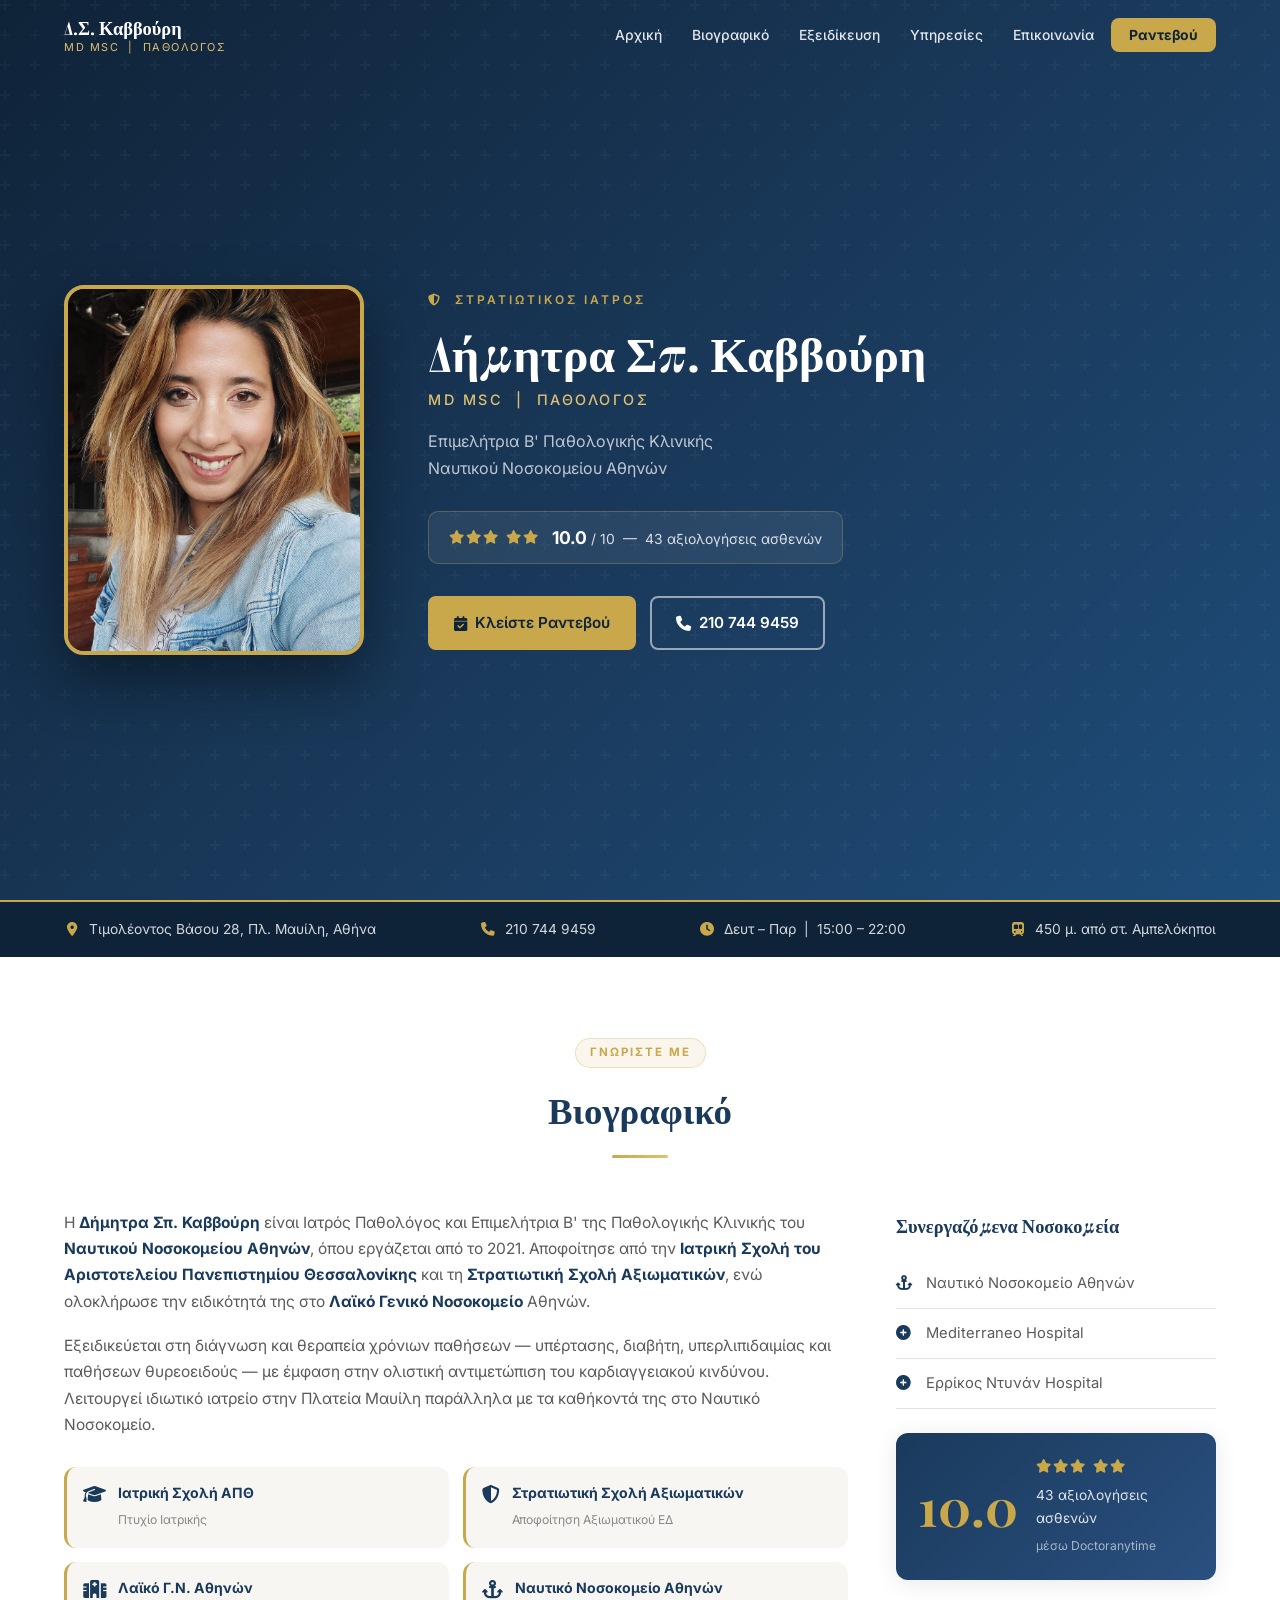
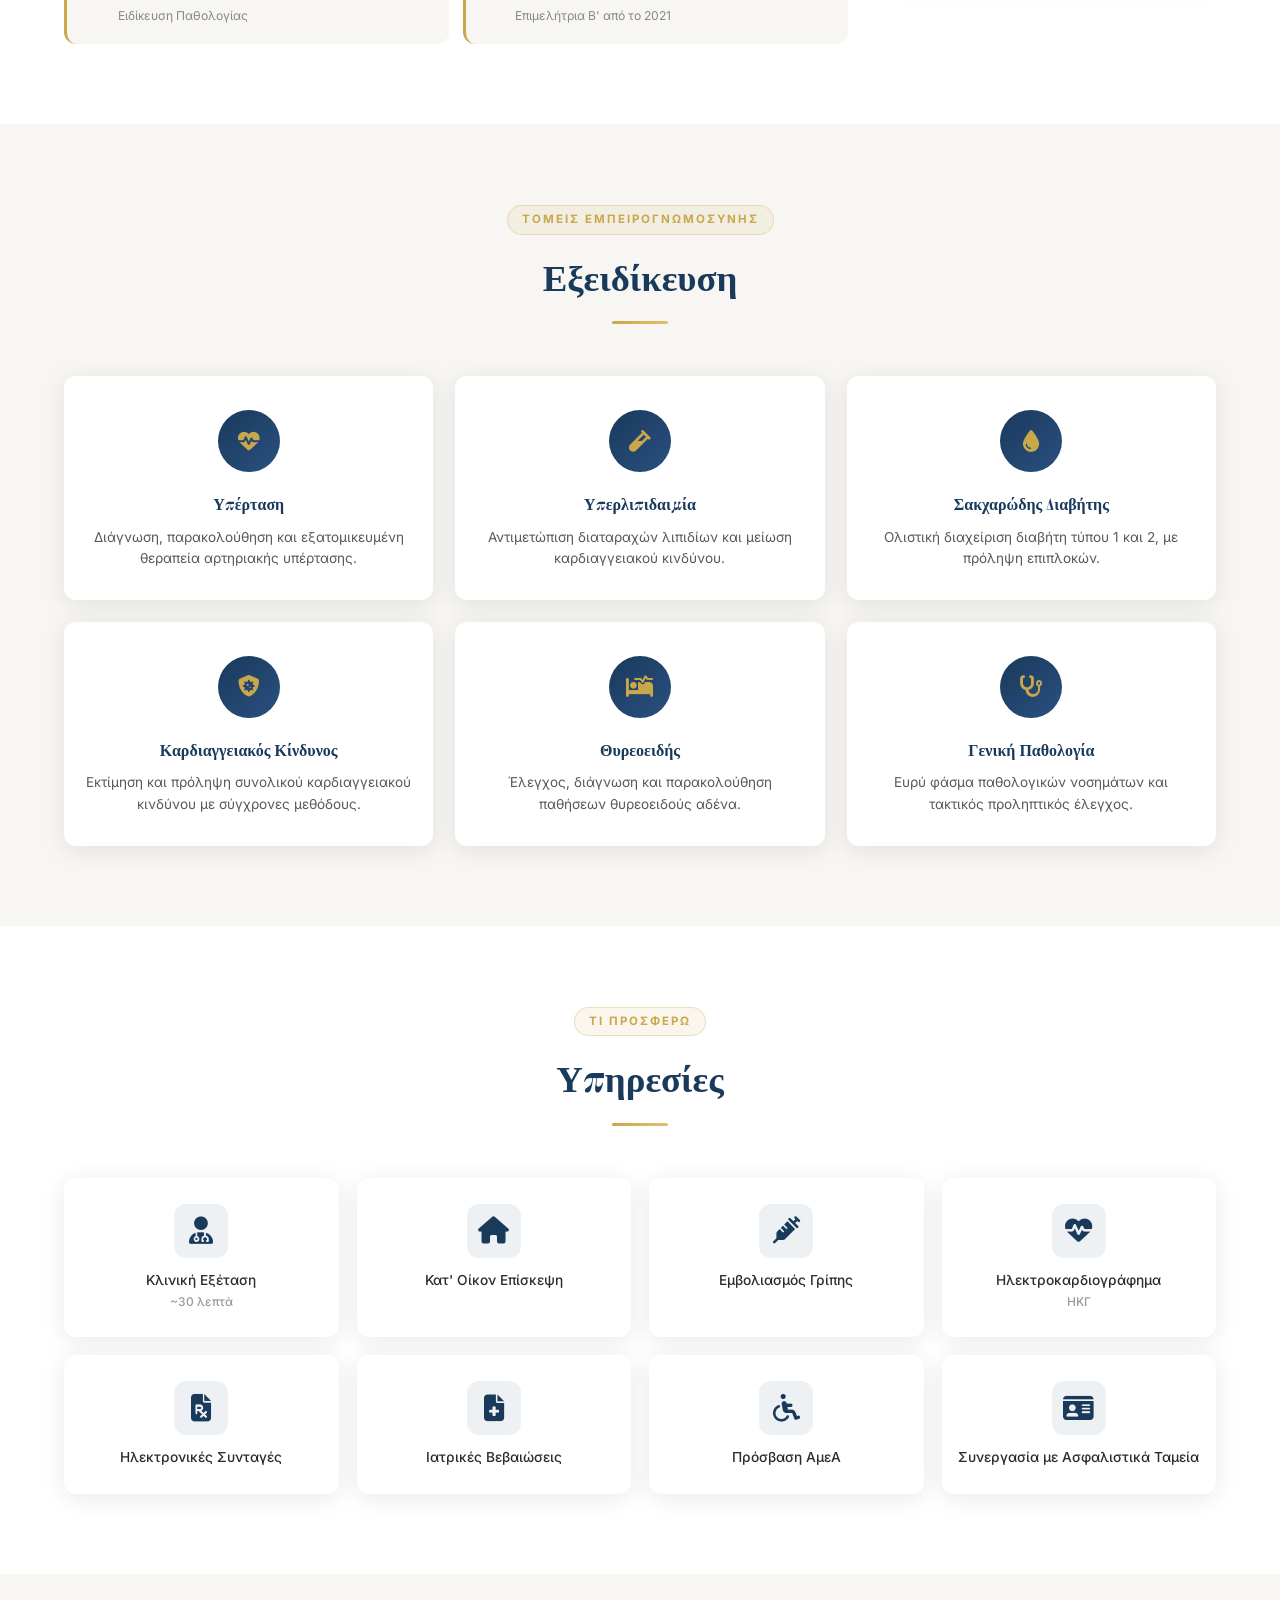
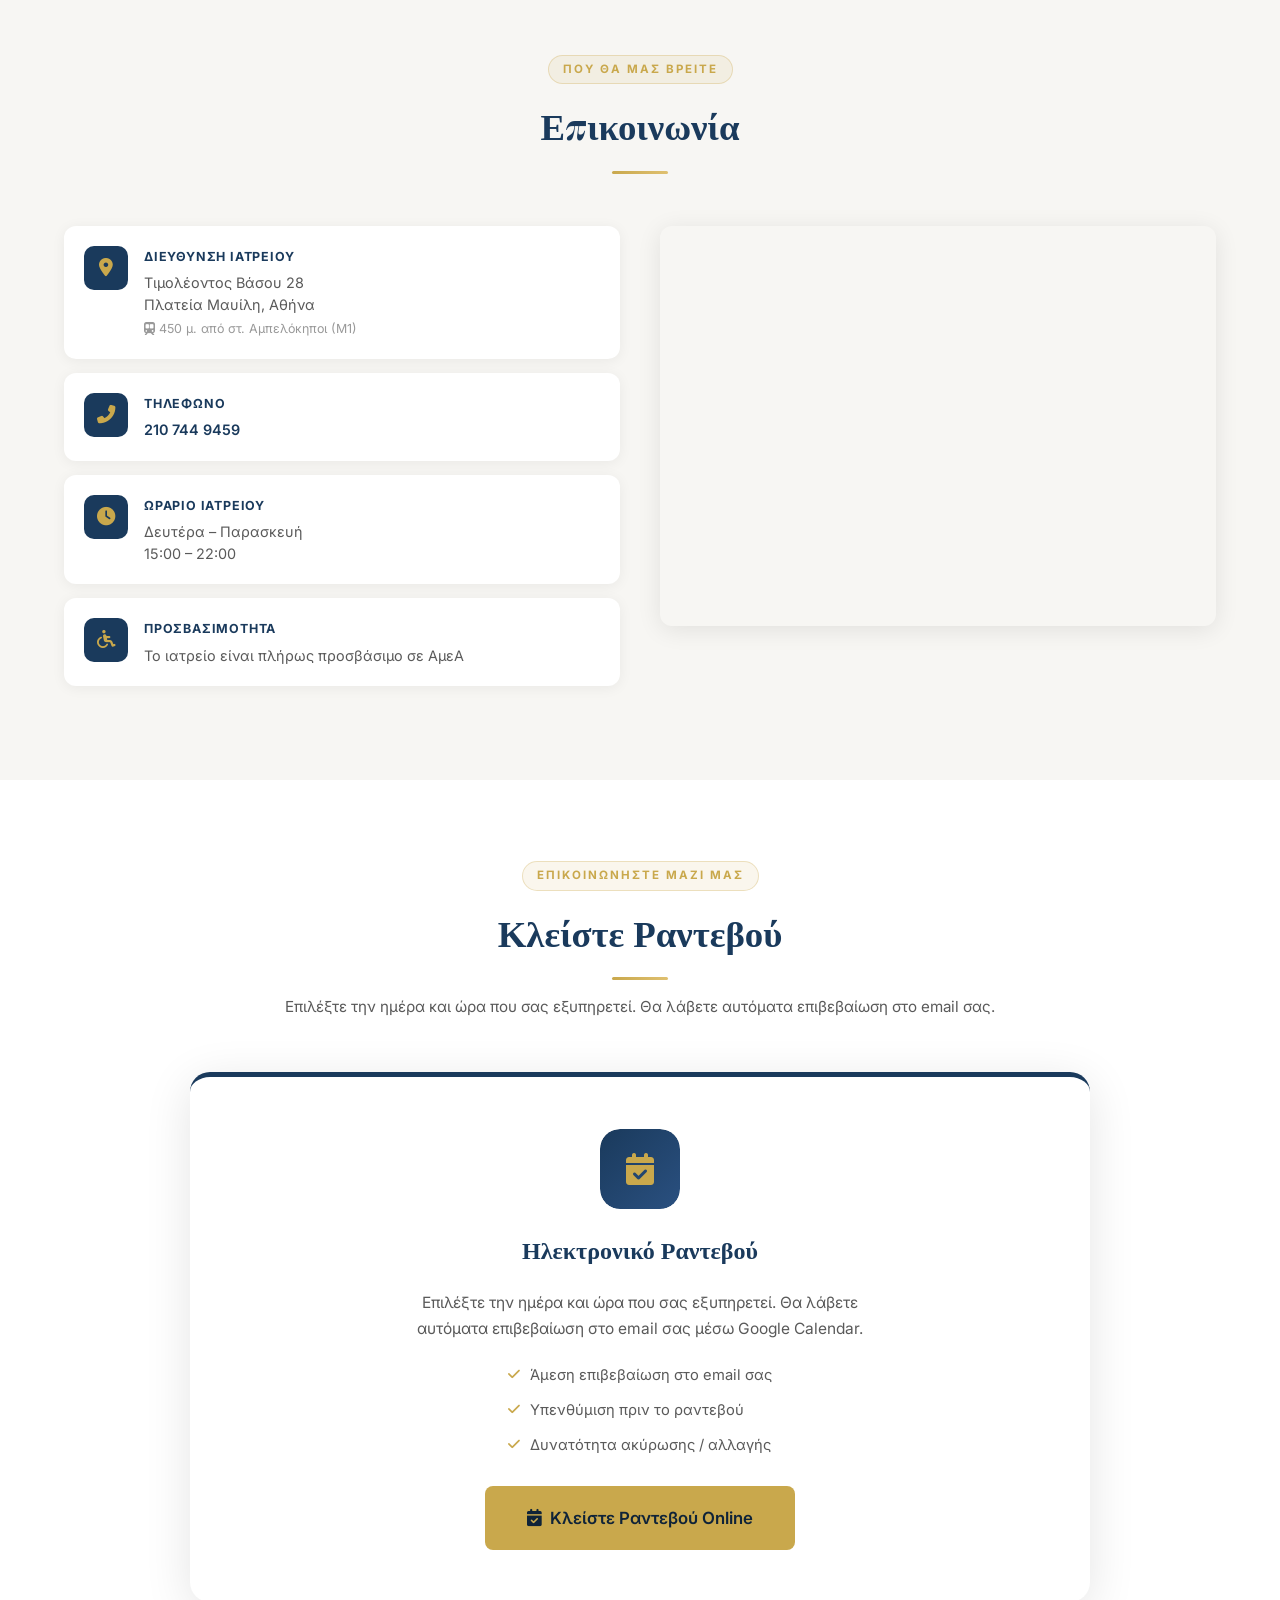
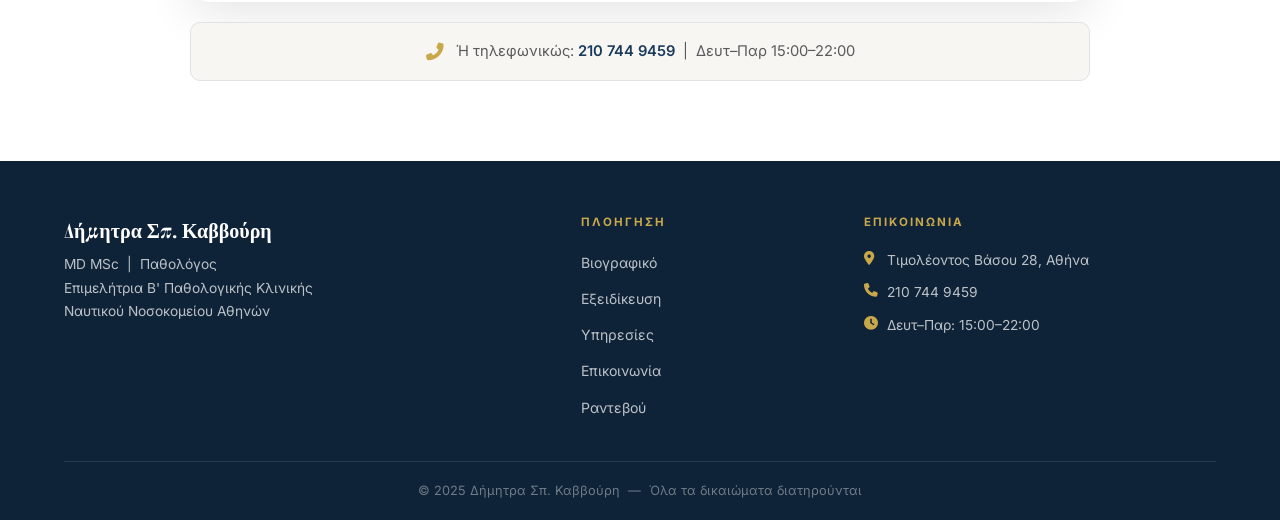
==== index.html @ bfee3932 "Initial commit: Ιστοσελίδα Δήμητρας Καββούρη" ====
<!DOCTYPE html>
<html lang="el">
<head>
    <meta charset="UTF-8">
    <meta name="viewport" content="width=device-width, initial-scale=1.0">
    <title>Δήμητρα Σπ. Καββούρη | Παθολόγος – Αθήνα</title>
    <meta name="description" content="Δήμητρα Σπ. Καββούρη MD MSc – Παθολόγος, Επιμελήτρια Β' Ναυτικού Νοσοκομείου Αθηνών. Ιατρείο στην Πλ. Μαυίλη. Τηλ: 210 744 9459">
    <link rel="stylesheet" href="style.css">
    <link rel="preconnect" href="https://fonts.googleapis.com">
    <link href="https://fonts.googleapis.com/css2?family=Playfair+Display:wght@400;600;700&family=Inter:wght@300;400;500;600&display=swap" rel="stylesheet">
    <link rel="stylesheet" href="https://cdnjs.cloudflare.com/ajax/libs/font-awesome/6.5.0/css/all.min.css">
</head>
<body>

    <!-- Navbar -->
    <nav class="navbar" id="navbar">
        <div class="nav-container">
            <div class="nav-logo">
                <span class="logo-name">Δ.Σ. Καββούρη</span>
                <span class="logo-sub">MD MSc &nbsp;|&nbsp; Παθολόγος</span>
            </div>
            <button class="nav-toggle" id="navToggle" aria-label="Μενού">
                <span></span><span></span><span></span>
            </button>
            <ul class="nav-menu" id="navMenu">
                <li><a href="#hero"            class="nav-link">Αρχική</a></li>
                <li><a href="#bio"             class="nav-link">Βιογραφικό</a></li>
                <li><a href="#specializations" class="nav-link">Εξειδίκευση</a></li>
                <li><a href="#services"        class="nav-link">Υπηρεσίες</a></li>
                <li><a href="#contact"         class="nav-link">Επικοινωνία</a></li>
                <li><a href="#appointment"     class="nav-link nav-cta">Ραντεβού</a></li>
            </ul>
        </div>
    </nav>

    <!-- Hero -->
    <section id="hero">
        <div class="hero-content">
            <div class="hero-photo">
                <img src="dimitra.jpeg" alt="Δήμητρα Σπ. Καββούρη – Παθολόγος">
            </div>
            <div class="hero-text">
                <p class="hero-pretitle"><i class="fas fa-shield-alt"></i>&nbsp; Στρατιωτικός Ιατρός</p>
                <h1>Δήμητρα Σπ. Καββούρη</h1>
                <h2>MD MSc &nbsp;|&nbsp; Παθολόγος</h2>
                <p class="hero-subtitle">
                    Επιμελήτρια Β' Παθολογικής Κλινικής<br>
                    Ναυτικού Νοσοκομείου Αθηνών
                </p>
                <div class="hero-rating">
                    <span class="stars">
                        <i class="fas fa-star"></i><i class="fas fa-star"></i><i class="fas fa-star"></i>
                        <i class="fas fa-star"></i><i class="fas fa-star"></i>
                    </span>
                    <span><strong>10.0</strong> / 10 &nbsp;—&nbsp; 43 αξιολογήσεις ασθενών</span>
                </div>
                <div class="hero-actions">
                    <a href="#appointment" class="btn btn-primary">
                        <i class="fas fa-calendar-check"></i> Κλείστε Ραντεβού
                    </a>
                    <a href="tel:+302107449459" class="btn btn-outline">
                        <i class="fas fa-phone"></i> 210 744 9459
                    </a>
                </div>
            </div>
        </div>
    </section>

    <!-- Info Bar -->
    <div class="info-bar">
        <div class="info-bar-inner">
            <div class="info-item">
                <i class="fas fa-map-marker-alt"></i>
                <span>Τιμολέοντος Βάσου 28, Πλ. Μαυίλη, Αθήνα</span>
            </div>
            <div class="info-item">
                <i class="fas fa-phone"></i>
                <a href="tel:+302107449459">210 744 9459</a>
            </div>
            <div class="info-item">
                <i class="fas fa-clock"></i>
                <span>Δευτ – Παρ &nbsp;|&nbsp; 15:00 – 22:00</span>
            </div>
            <div class="info-item">
                <i class="fas fa-subway"></i>
                <span>450 μ. από στ. Αμπελόκηποι</span>
            </div>
        </div>
    </div>

    <main>

        <!-- Bio -->
        <section id="bio" class="section">
            <div class="container">
                <div class="section-header">
                    <span class="section-tag">Γνωρίστε με</span>
                    <h2>Βιογραφικό</h2>
                    <div class="divider"></div>
                </div>
                <div class="bio-grid">
                    <div class="bio-text">
                        <p>Η <strong>Δήμητρα Σπ. Καββούρη</strong> είναι Ιατρός Παθολόγος και Επιμελήτρια Β' της Παθολογικής Κλινικής του <strong>Ναυτικού Νοσοκομείου Αθηνών</strong>, όπου εργάζεται από το 2021. Αποφοίτησε από την <strong>Ιατρική Σχολή του Αριστοτελείου Πανεπιστημίου Θεσσαλονίκης</strong> και τη <strong>Στρατιωτική Σχολή Αξιωματικών</strong>, ενώ ολοκλήρωσε την ειδικότητά της στο <strong>Λαϊκό Γενικό Νοσοκομείο</strong> Αθηνών.</p>
                        <p>Εξειδικεύεται στη διάγνωση και θεραπεία χρόνιων παθήσεων — υπέρτασης, διαβήτη, υπερλιπιδαιμίας και παθήσεων θυρεοειδούς — με έμφαση στην ολιστική αντιμετώπιση του καρδιαγγειακού κινδύνου. Λειτουργεί ιδιωτικό ιατρείο στην Πλατεία Μαυίλη παράλληλα με τα καθήκοντά της στο Ναυτικό Νοσοκομείο.</p>
                        <div class="bio-highlights">
                            <div class="highlight-item">
                                <i class="fas fa-graduation-cap"></i>
                                <div>
                                    <strong>Ιατρική Σχολή ΑΠΘ</strong>
                                    <span>Πτυχίο Ιατρικής</span>
                                </div>
                            </div>
                            <div class="highlight-item">
                                <i class="fas fa-shield-alt"></i>
                                <div>
                                    <strong>Στρατιωτική Σχολή Αξιωματικών</strong>
                                    <span>Αποφοίτηση Αξιωματικού ΕΔ</span>
                                </div>
                            </div>
                            <div class="highlight-item">
                                <i class="fas fa-hospital"></i>
                                <div>
                                    <strong>Λαϊκό Γ.Ν. Αθηνών</strong>
                                    <span>Ειδίκευση Παθολογίας</span>
                                </div>
                            </div>
                            <div class="highlight-item">
                                <i class="fas fa-anchor"></i>
                                <div>
                                    <strong>Ναυτικό Νοσοκομείο Αθηνών</strong>
                                    <span>Επιμελήτρια Β' από το 2021</span>
                                </div>
                            </div>
                        </div>
                    </div>
                    <div class="bio-side">
                        <h3>Συνεργαζόμενα Νοσοκομεία</h3>
                        <div class="affiliation-list">
                            <div class="affiliation-item">
                                <i class="fas fa-anchor"></i>
                                <span>Ναυτικό Νοσοκομείο Αθηνών</span>
                            </div>
                            <div class="affiliation-item">
                                <i class="fas fa-plus-circle"></i>
                                <span>Mediterraneo Hospital</span>
                            </div>
                            <div class="affiliation-item">
                                <i class="fas fa-plus-circle"></i>
                                <span>Ερρίκος Ντυνάν Hospital</span>
                            </div>
                        </div>
                        <div class="rating-card">
                            <div class="rating-score">10.0</div>
                            <div class="rating-info">
                                <div class="rating-stars">
                                    <i class="fas fa-star"></i><i class="fas fa-star"></i><i class="fas fa-star"></i>
                                    <i class="fas fa-star"></i><i class="fas fa-star"></i>
                                </div>
                                <p>43 αξιολογήσεις ασθενών</p>
                                <small>μέσω Doctoranytime</small>
                            </div>
                        </div>
                    </div>
                </div>
            </div>
        </section>

        <!-- Specializations -->
        <section id="specializations" class="section section-alt">
            <div class="container">
                <div class="section-header">
                    <span class="section-tag">Τομείς Εμπειρογνωμοσύνης</span>
                    <h2>Εξειδίκευση</h2>
                    <div class="divider"></div>
                </div>
                <div class="specs-grid">
                    <div class="spec-card">
                        <div class="spec-icon"><i class="fas fa-heartbeat"></i></div>
                        <h3>Υπέρταση</h3>
                        <p>Διάγνωση, παρακολούθηση και εξατομικευμένη θεραπεία αρτηριακής υπέρτασης.</p>
                    </div>
                    <div class="spec-card">
                        <div class="spec-icon"><i class="fas fa-vial"></i></div>
                        <h3>Υπερλιπιδαιμία</h3>
                        <p>Αντιμετώπιση διαταραχών λιπιδίων και μείωση καρδιαγγειακού κινδύνου.</p>
                    </div>
                    <div class="spec-card">
                        <div class="spec-icon"><i class="fas fa-tint"></i></div>
                        <h3>Σακχαρώδης Διαβήτης</h3>
                        <p>Ολιστική διαχείριση διαβήτη τύπου 1 και 2, με πρόληψη επιπλοκών.</p>
                    </div>
                    <div class="spec-card">
                        <div class="spec-icon"><i class="fas fa-shield-virus"></i></div>
                        <h3>Καρδιαγγειακός Κίνδυνος</h3>
                        <p>Εκτίμηση και πρόληψη συνολικού καρδιαγγειακού κινδύνου με σύγχρονες μεθόδους.</p>
                    </div>
                    <div class="spec-card">
                        <div class="spec-icon"><i class="fas fa-procedures"></i></div>
                        <h3>Θυρεοειδής</h3>
                        <p>Έλεγχος, διάγνωση και παρακολούθηση παθήσεων θυρεοειδούς αδένα.</p>
                    </div>
                    <div class="spec-card">
                        <div class="spec-icon"><i class="fas fa-stethoscope"></i></div>
                        <h3>Γενική Παθολογία</h3>
                        <p>Ευρύ φάσμα παθολογικών νοσημάτων και τακτικός προληπτικός έλεγχος.</p>
                    </div>
                </div>
            </div>
        </section>

        <!-- Services -->
        <section id="services" class="section">
            <div class="container">
                <div class="section-header">
                    <span class="section-tag">Τι Προσφέρω</span>
                    <h2>Υπηρεσίες</h2>
                    <div class="divider"></div>
                </div>
                <div class="services-grid">
                    <div class="service-item">
                        <i class="fas fa-user-md"></i>
                        <span>Κλινική Εξέταση<br><small>~30 λεπτά</small></span>
                    </div>
                    <div class="service-item">
                        <i class="fas fa-home"></i>
                        <span>Κατ' Οίκον Επίσκεψη</span>
                    </div>
                    <div class="service-item">
                        <i class="fas fa-syringe"></i>
                        <span>Εμβολιασμός Γρίπης</span>
                    </div>
                    <div class="service-item">
                        <i class="fas fa-heartbeat"></i>
                        <span>Ηλεκτροκαρδιογράφημα<br><small>ΗΚΓ</small></span>
                    </div>
                    <div class="service-item">
                        <i class="fas fa-file-prescription"></i>
                        <span>Ηλεκτρονικές Συνταγές</span>
                    </div>
                    <div class="service-item">
                        <i class="fas fa-file-medical"></i>
                        <span>Ιατρικές Βεβαιώσεις</span>
                    </div>
                    <div class="service-item">
                        <i class="fas fa-wheelchair"></i>
                        <span>Πρόσβαση ΑμεΑ</span>
                    </div>
                    <div class="service-item">
                        <i class="fas fa-id-card"></i>
                        <span>Συνεργασία με Ασφαλιστικά Ταμεία</span>
                    </div>
                </div>
            </div>
        </section>

        <!-- Contact -->
        <section id="contact" class="section section-alt">
            <div class="container">
                <div class="section-header">
                    <span class="section-tag">Πού θα μας βρείτε</span>
                    <h2>Επικοινωνία</h2>
                    <div class="divider"></div>
                </div>
                <div class="contact-grid">
                    <div class="contact-cards">
                        <div class="contact-card">
                            <div class="contact-icon"><i class="fas fa-map-marker-alt"></i></div>
                            <div>
                                <h4>Διεύθυνση Ιατρείου</h4>
                                <p>Τιμολέοντος Βάσου 28<br>Πλατεία Μαυίλη, Αθήνα</p>
                                <p class="contact-note"><i class="fas fa-subway"></i> 450 μ. από στ. Αμπελόκηποι (Μ1)</p>
                            </div>
                        </div>
                        <div class="contact-card">
                            <div class="contact-icon"><i class="fas fa-phone-alt"></i></div>
                            <div>
                                <h4>Τηλέφωνο</h4>
                                <p><a href="tel:+302107449459">210 744 9459</a></p>
                            </div>
                        </div>
                        <div class="contact-card">
                            <div class="contact-icon"><i class="fas fa-clock"></i></div>
                            <div>
                                <h4>Ωράριο Ιατρείου</h4>
                                <p>Δευτέρα – Παρασκευή<br>15:00 – 22:00</p>
                            </div>
                        </div>
                        <div class="contact-card">
                            <div class="contact-icon"><i class="fas fa-wheelchair"></i></div>
                            <div>
                                <h4>Προσβασιμότητα</h4>
                                <p>Το ιατρείο είναι πλήρως προσβάσιμο σε ΑμεΑ</p>
                            </div>
                        </div>
                    </div>
                    <div class="contact-map">
                        <iframe
                            src="https://maps.google.com/maps?q=Τιμολέοντος+Βάσου+28,+Αθήνα&output=embed"
                            width="100%" height="400"
                            style="border:0; border-radius:12px;"
                            allowfullscreen loading="lazy"
                            referrerpolicy="no-referrer-when-downgrade"
                            title="Χάρτης Ιατρείου Καββούρη">
                        </iframe>
                    </div>
                </div>
            </div>
        </section>

        <!-- Appointment -->
        <section id="appointment" class="section">
            <div class="container">
                <div class="section-header">
                    <span class="section-tag">Επικοινωνήστε μαζί μας</span>
                    <h2>Κλείστε Ραντεβού</h2>
                    <div class="divider"></div>
                    <p class="section-sub">Επιλέξτε την ημέρα και ώρα που σας εξυπηρετεί. Θα λάβετε αυτόματα επιβεβαίωση στο email σας.</p>
                </div>
                <div class="appt-wrapper">
                    <div class="appt-card">
                        <div class="appt-card-icon">
                            <img src="https://ssl.gstatic.com/calendar/images/dynamiclogo_2020q4/calendar_31_2x.png"
                                 alt="Google Calendar" width="56" height="56"
                                 onerror="this.style.display='none'; this.nextElementSibling.style.display='flex'">
                            <div class="appt-icon-fallback" style="display:none">
                                <i class="fas fa-calendar-check"></i>
                            </div>
                        </div>
                        <h3>Ηλεκτρονικό Ραντεβού</h3>
                        <p>Επιλέξτε την ημέρα και ώρα που σας εξυπηρετεί. Θα λάβετε αυτόματα επιβεβαίωση στο email σας μέσω Google Calendar.</p>
                        <ul class="appt-features">
                            <li><i class="fas fa-check"></i> Άμεση επιβεβαίωση στο email σας</li>
                            <li><i class="fas fa-check"></i> Υπενθύμιση πριν το ραντεβού</li>
                            <li><i class="fas fa-check"></i> Δυνατότητα ακύρωσης / αλλαγής</li>
                        </ul>
                        <a href="https://calendar.app.google/rXEfFuVSsq5piD9h7"
                           target="_blank" rel="noopener noreferrer"
                           class="btn btn-primary btn-lg appt-btn">
                            <i class="fas fa-calendar-check"></i> Κλείστε Ραντεβού Online
                        </a>
                    </div>
                    <div class="appt-phone">
                        <i class="fas fa-phone-alt"></i>
                        <span>Ή τηλεφωνικώς: <a href="tel:+302107449459">210 744 9459</a> &nbsp;|&nbsp; Δευτ–Παρ 15:00–22:00</span>
                    </div>
                </div>
            </div>
        </section>

    </main>

    <!-- Footer -->
    <footer>
        <div class="footer-inner">
            <div class="footer-main">
                <div class="footer-brand">
                    <h3>Δήμητρα Σπ. Καββούρη</h3>
                    <p>MD MSc &nbsp;|&nbsp; Παθολόγος</p>
                    <p>Επιμελήτρια Β' Παθολογικής Κλινικής<br>Ναυτικού Νοσοκομείου Αθηνών</p>
                </div>
                <div class="footer-nav">
                    <h4>Πλοήγηση</h4>
                    <ul>
                        <li><a href="#bio">Βιογραφικό</a></li>
                        <li><a href="#specializations">Εξειδίκευση</a></li>
                        <li><a href="#services">Υπηρεσίες</a></li>
                        <li><a href="#contact">Επικοινωνία</a></li>
                        <li><a href="#appointment">Ραντεβού</a></li>
                    </ul>
                </div>
                <div class="footer-contact-info">
                    <h4>Επικοινωνία</h4>
                    <p><i class="fas fa-map-marker-alt"></i> Τιμολέοντος Βάσου 28, Αθήνα</p>
                    <p><i class="fas fa-phone"></i> <a href="tel:+302107449459">210 744 9459</a></p>
                    <p><i class="fas fa-clock"></i> Δευτ–Παρ: 15:00–22:00</p>
                </div>
            </div>
            <div class="footer-bottom">
                <p>&copy; 2025 Δήμητρα Σπ. Καββούρη &nbsp;—&nbsp; Όλα τα δικαιώματα διατηρούνται</p>
            </div>
        </div>
    </footer>

    <script>
        // Navbar scroll effect
        window.addEventListener('scroll', () => {
            document.getElementById('navbar').classList.toggle('scrolled', window.scrollY > 60);
        });

        // Mobile menu toggle
        document.getElementById('navToggle').addEventListener('click', () => {
            document.getElementById('navMenu').classList.toggle('open');
        });
        document.querySelectorAll('.nav-link').forEach(link =>
            link.addEventListener('click', () =>
                document.getElementById('navMenu').classList.remove('open')));

        // Fade-in on scroll
        const observer = new IntersectionObserver(entries => {
            entries.forEach(entry => {
                if (entry.isIntersecting) entry.target.classList.add('visible');
            });
        }, { threshold: 0.12 });

        document.querySelectorAll(
            '.spec-card, .service-item, .contact-card, .highlight-item, .affiliation-item'
        ).forEach(el => { el.classList.add('fade-in'); observer.observe(el); });
    </script>
</body>
</html>
---- style.css ----
/* ============================================================
   Variables & Reset
============================================================ */
:root {
    --navy:       #1a3a5c;
    --navy-dark:  #0f2338;
    --navy-light: #2a5080;
    --gold:       #c9a84c;
    --gold-light: #dfc070;
    --white:      #ffffff;
    --off-white:  #f7f6f3;
    --text:       #2c2c2c;
    --text-light: #5a5a5a;
    --border:     #e2e2e2;
    --shadow:     0 4px 24px rgba(0,0,0,0.09);
    --shadow-lg:  0 10px 40px rgba(0,0,0,0.15);
    --radius:     12px;
    --ease:       0.3s ease;
}

*, *::before, *::after { margin: 0; padding: 0; box-sizing: border-box; }

html { scroll-behavior: smooth; font-size: 16px; }

body {
    font-family: 'Inter', Arial, sans-serif;
    color: var(--text);
    background: var(--white);
    line-height: 1.7;
}

a { text-decoration: none; color: inherit; }
ul { list-style: none; }
img { max-width: 100%; display: block; }
textarea { resize: vertical; }

/* ============================================================
   Navbar
============================================================ */
.navbar {
    position: fixed;
    inset: 0 0 auto 0;
    z-index: 100;
    padding: 16px 0;
    background: transparent;
    transition: background var(--ease), padding var(--ease), box-shadow var(--ease);
}

.navbar.scrolled {
    background: var(--navy-dark);
    padding: 10px 0;
    box-shadow: 0 2px 24px rgba(0,0,0,0.35);
}

.nav-container {
    max-width: 1200px;
    margin: 0 auto;
    padding: 0 24px;
    display: flex;
    align-items: center;
    justify-content: space-between;
    gap: 24px;
}

.nav-logo { display: flex; flex-direction: column; line-height: 1.3; }

.logo-name {
    font-family: 'Playfair Display', serif;
    font-size: 1.15rem;
    font-weight: 700;
    color: var(--white);
}

.logo-sub {
    font-size: 0.68rem;
    letter-spacing: 1.5px;
    text-transform: uppercase;
    color: var(--gold-light);
}

.nav-menu {
    display: flex;
    align-items: center;
    gap: 4px;
}

.nav-link {
    color: rgba(255,255,255,0.88);
    padding: 8px 13px;
    border-radius: 6px;
    font-size: 0.87rem;
    font-weight: 500;
    transition: color var(--ease), background var(--ease);
    white-space: nowrap;
}

.nav-link:hover { color: var(--gold-light); }

.nav-cta {
    background: var(--gold);
    color: var(--navy-dark) !important;
    font-weight: 700;
    padding: 9px 18px;
    border-radius: 8px;
}

.nav-cta:hover { background: var(--gold-light); }

.nav-toggle {
    display: none;
    flex-direction: column;
    gap: 5px;
    background: none;
    border: none;
    cursor: pointer;
    padding: 6px;
}

.nav-toggle span {
    display: block;
    width: 24px; height: 2px;
    background: var(--white);
    border-radius: 2px;
    transition: var(--ease);
}

/* ============================================================
   Buttons
============================================================ */
.btn {
    display: inline-flex;
    align-items: center;
    gap: 8px;
    padding: 12px 24px;
    border-radius: 8px;
    font-size: 0.95rem;
    font-weight: 600;
    cursor: pointer;
    transition: var(--ease);
    border: 2px solid transparent;
    font-family: inherit;
}

.btn-primary {
    background: var(--gold);
    color: var(--navy-dark);
}

.btn-primary:hover {
    background: var(--gold-light);
    transform: translateY(-2px);
    box-shadow: 0 6px 20px rgba(201,168,76,0.4);
}

.btn-outline {
    background: transparent;
    color: var(--white);
    border-color: rgba(255,255,255,0.55);
}

.btn-outline:hover {
    background: rgba(255,255,255,0.12);
    border-color: var(--white);
}

.btn-lg { padding: 14px 32px; font-size: 1rem; }

/* ============================================================
   Hero
============================================================ */
#hero {
    min-height: 100vh;
    display: flex;
    align-items: center;
    background:
        url("data:image/svg+xml,%3Csvg width='60' height='60' viewBox='0 0 60 60' xmlns='http://www.w3.org/2000/svg'%3E%3Cg fill='%23ffffff' fill-opacity='0.03' fill-rule='evenodd'%3E%3Cpath d='M36 34v-4h-2v4h-4v2h4v4h2v-4h4v-2h-4zm0-30V0h-2v4h-4v2h4v4h2V6h4V4h-4zM6 34v-4H4v4H0v2h4v4h2v-4h4v-2H6zM6 4V0H4v4H0v2h4v4h2V6h4V4H6z'/%3E%3C/g%3E%3C/svg%3E"),
        linear-gradient(135deg, var(--navy-dark) 0%, var(--navy) 55%, #1e4d7a 100%);
    position: relative;
    overflow: hidden;
}

.hero-content {
    max-width: 1200px;
    margin: 0 auto;
    padding: 110px 24px 70px;
    display: flex;
    align-items: center;
    gap: 64px;
    width: 100%;
    position: relative;
    z-index: 1;
}

.hero-photo {
    flex-shrink: 0;
    width: 300px;
    height: 370px;
    border-radius: 20px;
    overflow: hidden;
    border: 4px solid var(--gold);
    box-shadow: 0 24px 60px rgba(0,0,0,0.45);
}

.hero-photo img {
    width: 100%;
    height: 100%;
    object-fit: cover;
    object-position: top center;
}

.hero-text { flex: 1; min-width: 0; }

.hero-pretitle {
    font-size: 0.75rem;
    font-weight: 600;
    letter-spacing: 3px;
    text-transform: uppercase;
    color: var(--gold);
    margin-bottom: 14px;
}

.hero-text h1 {
    font-family: 'Playfair Display', serif;
    font-size: clamp(2rem, 4vw, 3rem);
    font-weight: 700;
    color: var(--white);
    line-height: 1.2;
    margin-bottom: 6px;
}

.hero-text h2 {
    font-size: 0.9rem;
    font-weight: 500;
    color: var(--gold-light);
    letter-spacing: 2.5px;
    text-transform: uppercase;
    margin-bottom: 16px;
}

.hero-subtitle {
    font-size: 1rem;
    color: rgba(255,255,255,0.72);
    line-height: 1.7;
    margin-bottom: 28px;
}

.hero-rating {
    display: inline-flex;
    align-items: center;
    gap: 12px;
    background: rgba(255,255,255,0.07);
    border: 1px solid rgba(201,168,76,0.3);
    padding: 11px 20px;
    border-radius: 10px;
    margin-bottom: 32px;
}

.hero-rating .stars { color: var(--gold); font-size: 0.85rem; letter-spacing: 2px; }
.hero-rating span { font-size: 0.87rem; color: rgba(255,255,255,0.82); }
.hero-rating strong { color: var(--white); font-size: 1.1rem; }

.hero-actions { display: flex; gap: 14px; flex-wrap: wrap; }

/* ============================================================
   Info Bar
============================================================ */
.info-bar {
    background: var(--navy-dark);
    border-top: 2px solid var(--gold);
    padding: 16px 0;
}

.info-bar-inner {
    max-width: 1200px;
    margin: 0 auto;
    padding: 0 24px;
    display: flex;
    flex-wrap: wrap;
    gap: 20px;
    justify-content: space-between;
}

.info-item {
    display: flex;
    align-items: center;
    gap: 9px;
    color: rgba(255,255,255,0.82);
    font-size: 0.86rem;
}

.info-item i { color: var(--gold); width: 16px; text-align: center; }

.info-item a {
    color: rgba(255,255,255,0.82);
    transition: color var(--ease);
}
.info-item a:hover { color: var(--gold); }

/* ============================================================
   Sections
============================================================ */
.section { padding: 80px 0; }
.section-alt { background: var(--off-white); }

.container {
    max-width: 1200px;
    margin: 0 auto;
    padding: 0 24px;
}

.section-header {
    text-align: center;
    margin-bottom: 52px;
}

.section-tag {
    display: inline-block;
    font-size: 0.72rem;
    font-weight: 700;
    letter-spacing: 2px;
    text-transform: uppercase;
    color: var(--gold);
    background: rgba(201,168,76,0.1);
    border: 1px solid rgba(201,168,76,0.3);
    padding: 4px 14px;
    border-radius: 20px;
    margin-bottom: 10px;
}

.section-header h2 {
    font-family: 'Playfair Display', serif;
    font-size: clamp(1.7rem, 3vw, 2.3rem);
    font-weight: 700;
    color: var(--navy);
}

.divider {
    width: 56px;
    height: 3px;
    background: linear-gradient(90deg, var(--gold), var(--gold-light));
    margin: 14px auto 0;
    border-radius: 2px;
}

/* ============================================================
   Bio
============================================================ */
.bio-grid {
    display: grid;
    grid-template-columns: 1fr 320px;
    gap: 48px;
    align-items: start;
}

.bio-text p {
    color: var(--text-light);
    font-size: 0.97rem;
    margin-bottom: 18px;
}

.bio-text p strong { color: var(--navy); }

.bio-highlights {
    display: grid;
    grid-template-columns: 1fr 1fr;
    gap: 14px;
    margin-top: 28px;
}

.highlight-item {
    display: flex;
    gap: 12px;
    align-items: flex-start;
    padding: 16px;
    background: var(--off-white);
    border-radius: var(--radius);
    border-left: 3px solid var(--gold);
    transition: var(--ease);
}

.highlight-item:hover { box-shadow: var(--shadow); }

.highlight-item i {
    color: var(--navy);
    font-size: 1.15rem;
    margin-top: 3px;
    flex-shrink: 0;
}

.highlight-item strong {
    display: block;
    font-size: 0.88rem;
    color: var(--navy);
    line-height: 1.4;
    margin-bottom: 3px;
}

.highlight-item span {
    font-size: 0.76rem;
    color: #888;
}

.bio-side h3 {
    font-family: 'Playfair Display', serif;
    font-size: 1.15rem;
    color: var(--navy);
    margin-bottom: 18px;
}

.affiliation-list { margin-bottom: 24px; }

.affiliation-item {
    display: flex;
    align-items: center;
    gap: 12px;
    padding: 12px 0;
    border-bottom: 1px solid var(--border);
    color: var(--text-light);
    font-size: 0.92rem;
}

.affiliation-item i { color: var(--navy); width: 18px; flex-shrink: 0; }

.rating-card {
    background: linear-gradient(135deg, var(--navy) 0%, var(--navy-light) 100%);
    border-radius: var(--radius);
    padding: 22px;
    display: flex;
    align-items: center;
    gap: 18px;
    color: var(--white);
    box-shadow: var(--shadow);
}

.rating-score {
    font-family: 'Playfair Display', serif;
    font-size: 3.2rem;
    font-weight: 700;
    color: var(--gold);
    line-height: 1;
    flex-shrink: 0;
}

.rating-stars { color: var(--gold); font-size: 0.85rem; letter-spacing: 2px; margin-bottom: 6px; }
.rating-info p { font-size: 0.86rem; opacity: 0.85; }
.rating-info small { font-size: 0.76rem; opacity: 0.6; }

/* ============================================================
   Specializations
============================================================ */
.specs-grid {
    display: grid;
    grid-template-columns: repeat(3, 1fr);
    gap: 22px;
}

.spec-card {
    background: var(--white);
    border-radius: var(--radius);
    padding: 30px 22px;
    text-align: center;
    box-shadow: var(--shadow);
    transition: transform var(--ease), box-shadow var(--ease), border-top-color var(--ease);
    border-top: 4px solid transparent;
}

.spec-card:hover {
    transform: translateY(-6px);
    box-shadow: var(--shadow-lg);
    border-top-color: var(--gold);
}

.spec-icon {
    width: 62px; height: 62px;
    background: linear-gradient(135deg, var(--navy), var(--navy-light));
    border-radius: 50%;
    display: flex;
    align-items: center;
    justify-content: center;
    margin: 0 auto 18px;
}

.spec-icon i { color: var(--gold); font-size: 1.35rem; }

.spec-card h3 {
    font-family: 'Playfair Display', serif;
    font-size: 1rem;
    color: var(--navy);
    margin-bottom: 9px;
}

.spec-card p { font-size: 0.85rem; color: var(--text-light); line-height: 1.6; }

/* ============================================================
   Services
============================================================ */
.services-grid {
    display: grid;
    grid-template-columns: repeat(4, 1fr);
    gap: 18px;
}

.service-item {
    display: flex;
    flex-direction: column;
    align-items: center;
    text-align: center;
    gap: 12px;
    padding: 26px 14px;
    background: var(--white);
    border-radius: var(--radius);
    box-shadow: var(--shadow);
    transition: transform var(--ease), box-shadow var(--ease);
}

.service-item:hover {
    transform: translateY(-4px);
    box-shadow: var(--shadow-lg);
}

.service-item i {
    font-size: 1.7rem;
    color: var(--navy);
    background: rgba(26,58,92,0.07);
    width: 54px; height: 54px;
    display: flex;
    align-items: center;
    justify-content: center;
    border-radius: 12px;
}

.service-item span { font-size: 0.86rem; font-weight: 500; color: var(--text); line-height: 1.5; }
.service-item small { font-size: 0.75rem; color: #999; }

/* ============================================================
   Contact
============================================================ */
.contact-grid {
    display: grid;
    grid-template-columns: 1fr 1fr;
    gap: 40px;
    align-items: start;
}

.contact-card {
    display: flex;
    gap: 16px;
    align-items: flex-start;
    padding: 20px;
    background: var(--white);
    border-radius: var(--radius);
    box-shadow: 0 2px 14px rgba(0,0,0,0.06);
    margin-bottom: 14px;
    transition: box-shadow var(--ease);
}

.contact-card:hover { box-shadow: var(--shadow); }

.contact-icon {
    width: 44px; height: 44px;
    background: var(--navy);
    border-radius: 10px;
    display: flex;
    align-items: center;
    justify-content: center;
    flex-shrink: 0;
}

.contact-icon i { color: var(--gold); font-size: 1.15rem; }

.contact-card h4 {
    font-size: 0.78rem;
    font-weight: 700;
    text-transform: uppercase;
    letter-spacing: 0.8px;
    color: var(--navy);
    margin-bottom: 5px;
}

.contact-card p { font-size: 0.9rem; color: var(--text-light); line-height: 1.5; }
.contact-note { font-size: 0.78rem !important; color: #999 !important; margin-top: 5px; }
.contact-card a { color: var(--navy); font-weight: 600; transition: color var(--ease); }
.contact-card a:hover { color: var(--gold); }

.contact-map iframe { box-shadow: var(--shadow); }

/* ============================================================
   Appointment – Google Calendar Embed
============================================================ */
.section-sub {
    margin-top: 14px;
    color: var(--text-light);
    font-size: 0.95rem;
}

.appt-wrapper {
    max-width: 900px;
    margin: 0 auto;
}

.appt-card {
    background: var(--white);
    border-radius: 20px;
    padding: 52px 40px;
    box-shadow: 0 10px 48px rgba(0,0,0,0.11);
    border-top: 5px solid var(--navy);
    text-align: center;
    display: flex;
    flex-direction: column;
    align-items: center;
    gap: 20px;
}

.appt-card-icon {
    width: 80px; height: 80px;
    background: var(--off-white);
    border-radius: 20px;
    display: flex;
    align-items: center;
    justify-content: center;
    overflow: hidden;
}

.appt-icon-fallback {
    width: 80px; height: 80px;
    background: linear-gradient(135deg, var(--navy), var(--navy-light));
    border-radius: 20px;
    display: flex;
    align-items: center;
    justify-content: center;
}

.appt-icon-fallback i { color: var(--gold); font-size: 2rem; }

.appt-card h3 {
    font-family: 'Playfair Display', serif;
    font-size: 1.5rem;
    color: var(--navy);
}

.appt-card p {
    color: var(--text-light);
    font-size: 0.97rem;
    max-width: 480px;
    line-height: 1.7;
}

.appt-features {
    list-style: none;
    display: flex;
    flex-direction: column;
    gap: 10px;
    text-align: left;
    width: fit-content;
}

.appt-features li {
    display: flex;
    align-items: center;
    gap: 10px;
    font-size: 0.92rem;
    color: var(--text-light);
}

.appt-features li i { color: var(--gold); font-size: 0.85rem; }

.appt-btn { margin-top: 8px; font-size: 1.05rem; padding: 16px 40px; }

.appt-phone {
    display: flex;
    align-items: center;
    justify-content: center;
    gap: 12px;
    margin-top: 20px;
    padding: 16px 24px;
    background: var(--off-white);
    border-radius: 10px;
    font-size: 0.92rem;
    color: var(--text-light);
    border: 1px solid var(--border);
}

.appt-phone i { color: var(--gold); font-size: 1.1rem; }
.appt-phone a { color: var(--navy); font-weight: 600; transition: color var(--ease); }
.appt-phone a:hover { color: var(--gold); }

/* ============================================================
   Footer
============================================================ */
footer {
    background: var(--navy-dark);
    color: rgba(255,255,255,0.72);
}

.footer-inner {
    max-width: 1200px;
    margin: 0 auto;
    padding: 0 24px;
}

.footer-main {
    display: grid;
    grid-template-columns: 2fr 1fr 1.5fr;
    gap: 48px;
    padding: 52px 0 40px;
    border-bottom: 1px solid rgba(255,255,255,0.1);
}

.footer-brand h3 {
    font-family: 'Playfair Display', serif;
    font-size: 1.25rem;
    color: var(--white);
    margin-bottom: 6px;
}

.footer-brand p { font-size: 0.86rem; line-height: 1.7; }

.footer-nav h4,
.footer-contact-info h4 {
    font-size: 0.72rem;
    letter-spacing: 2px;
    text-transform: uppercase;
    color: var(--gold);
    margin-bottom: 16px;
}

.footer-nav ul { display: flex; flex-direction: column; gap: 9px; }
.footer-nav a { font-size: 0.88rem; transition: color var(--ease); }
.footer-nav a:hover { color: var(--gold-light); }

.footer-contact-info p {
    font-size: 0.86rem;
    display: flex;
    align-items: flex-start;
    gap: 9px;
    margin-bottom: 9px;
}

.footer-contact-info i { color: var(--gold); width: 14px; margin-top: 3px; flex-shrink: 0; }
.footer-contact-info a { transition: color var(--ease); }
.footer-contact-info a:hover { color: var(--gold-light); }

.footer-bottom {
    padding: 18px 0;
    text-align: center;
    font-size: 0.8rem;
    opacity: 0.55;
}

/* ============================================================
   Animations
============================================================ */
.fade-in {
    opacity: 0;
    transform: translateY(22px);
    transition: opacity 0.55s ease, transform 0.55s ease;
}
.fade-in.visible { opacity: 1; transform: translateY(0); }

/* ============================================================
   Responsive
============================================================ */
@media (max-width: 1024px) {
    .bio-grid         { grid-template-columns: 1fr; }
    .bio-side         { max-width: 480px; }
    .specs-grid       { grid-template-columns: repeat(2, 1fr); }
    .services-grid    { grid-template-columns: repeat(2, 1fr); }
}

@media (max-width: 768px) {
    .nav-toggle { display: flex; }

    .nav-menu {
        display: none;
        position: absolute;
        top: 100%; left: 0; right: 0;
        flex-direction: column;
        background: var(--navy-dark);
        padding: 12px;
        gap: 3px;
    }
    .nav-menu.open { display: flex; }
    .nav-link { display: block; width: 100%; padding: 11px 16px; }

    .hero-content {
        flex-direction: column;
        text-align: center;
        padding: 100px 24px 60px;
        gap: 32px;
    }
    .hero-photo { width: 220px; height: 270px; }
    .hero-actions { justify-content: center; }
    .hero-rating { justify-content: center; }

    .info-bar-inner { flex-direction: column; gap: 12px; }

    .contact-grid { grid-template-columns: 1fr; }

    .form-row { grid-template-columns: 1fr; }
    .appt-form { padding: 28px 20px; }

    .footer-main { grid-template-columns: 1fr; gap: 28px; }

    .bio-highlights { grid-template-columns: 1fr; }
}

@media (max-width: 480px) {
    .section { padding: 60px 0; }
    .specs-grid    { grid-template-columns: 1fr; }
    .services-grid { grid-template-columns: 1fr 1fr; }
    .hero-photo    { width: 180px; height: 220px; }
}
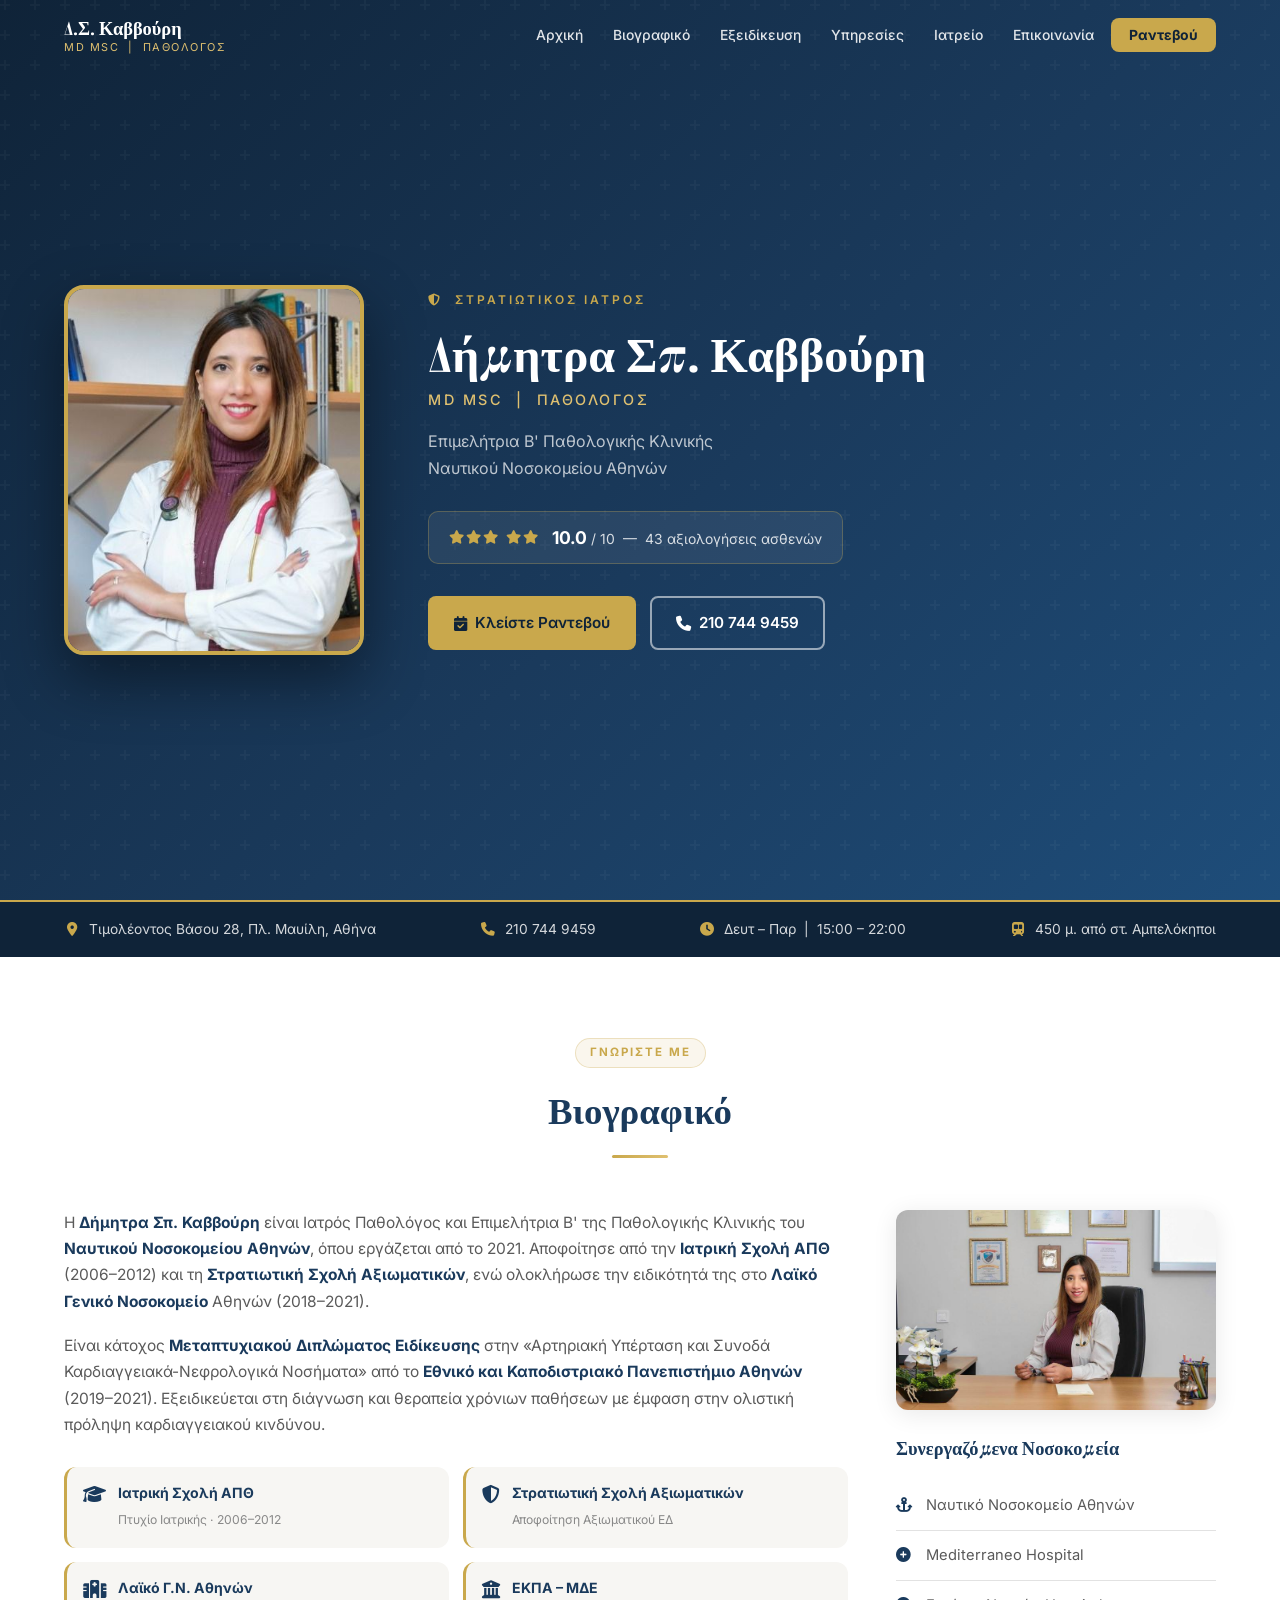
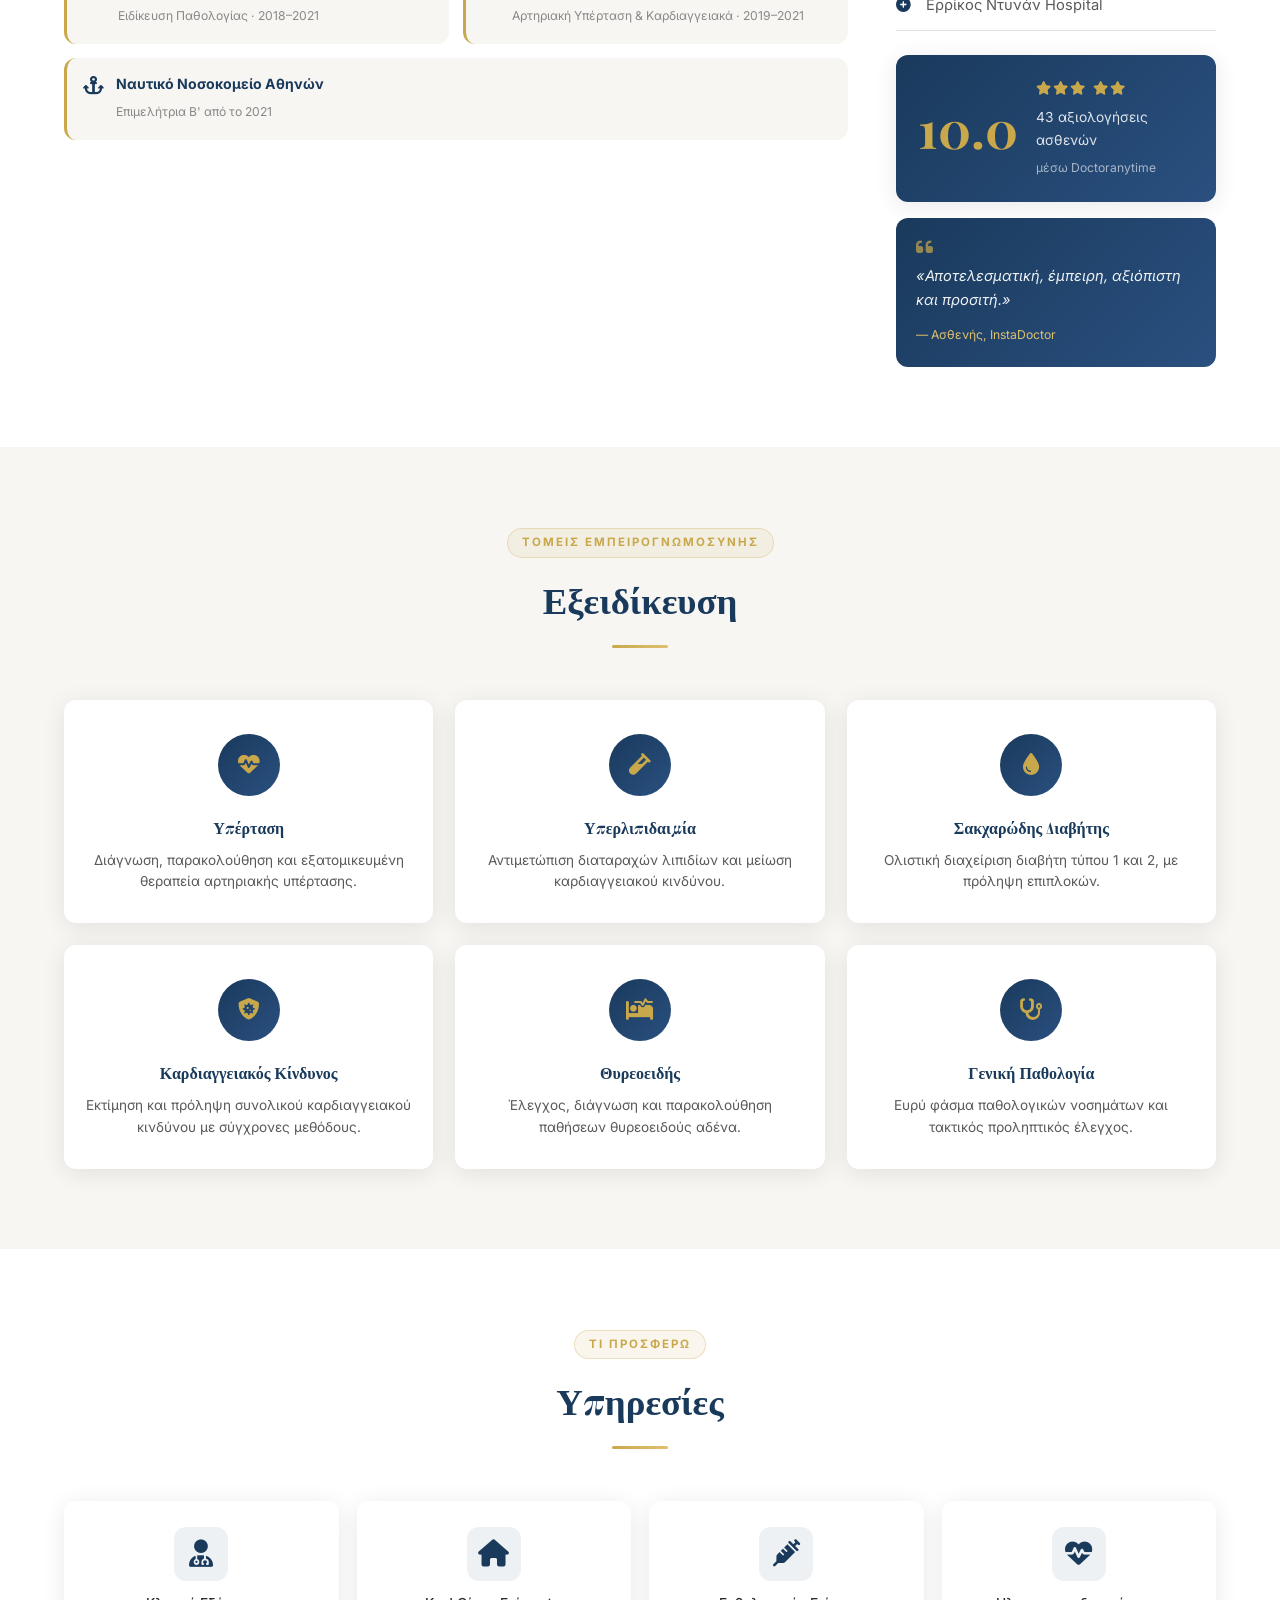
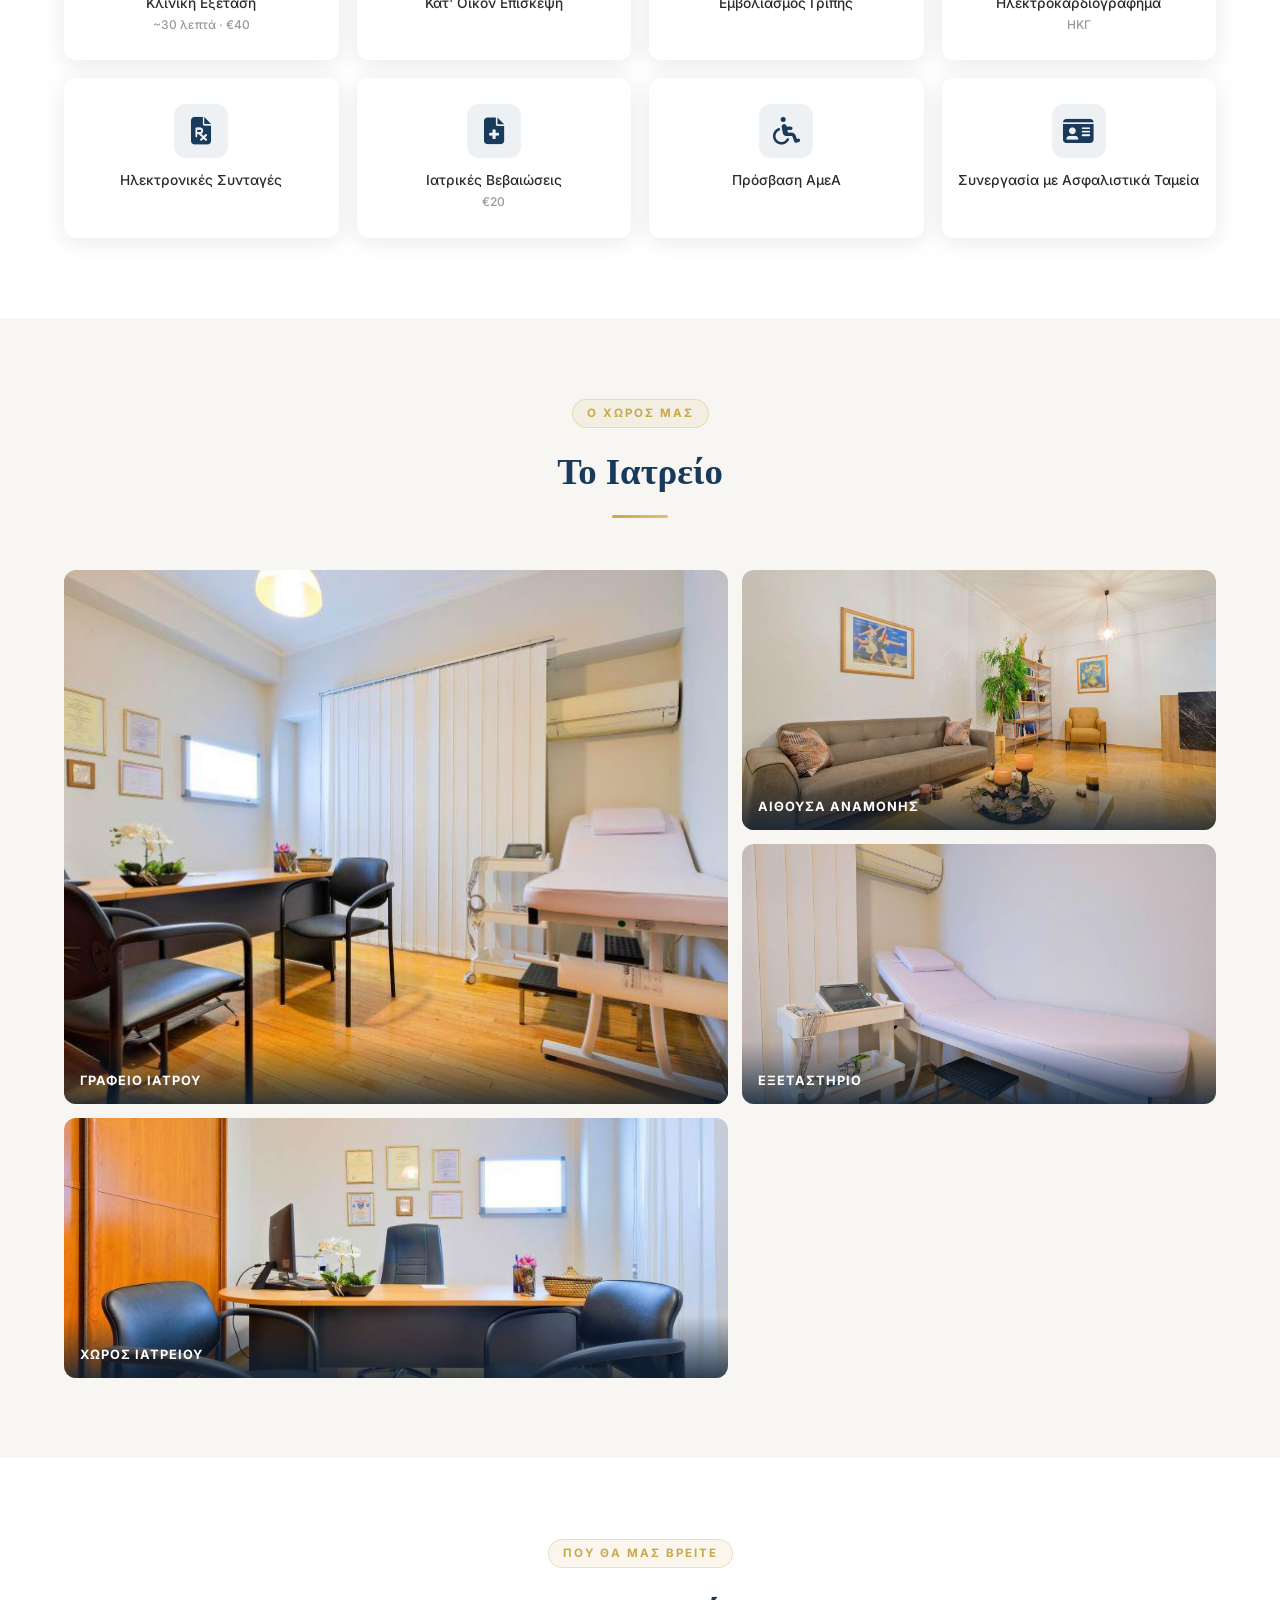
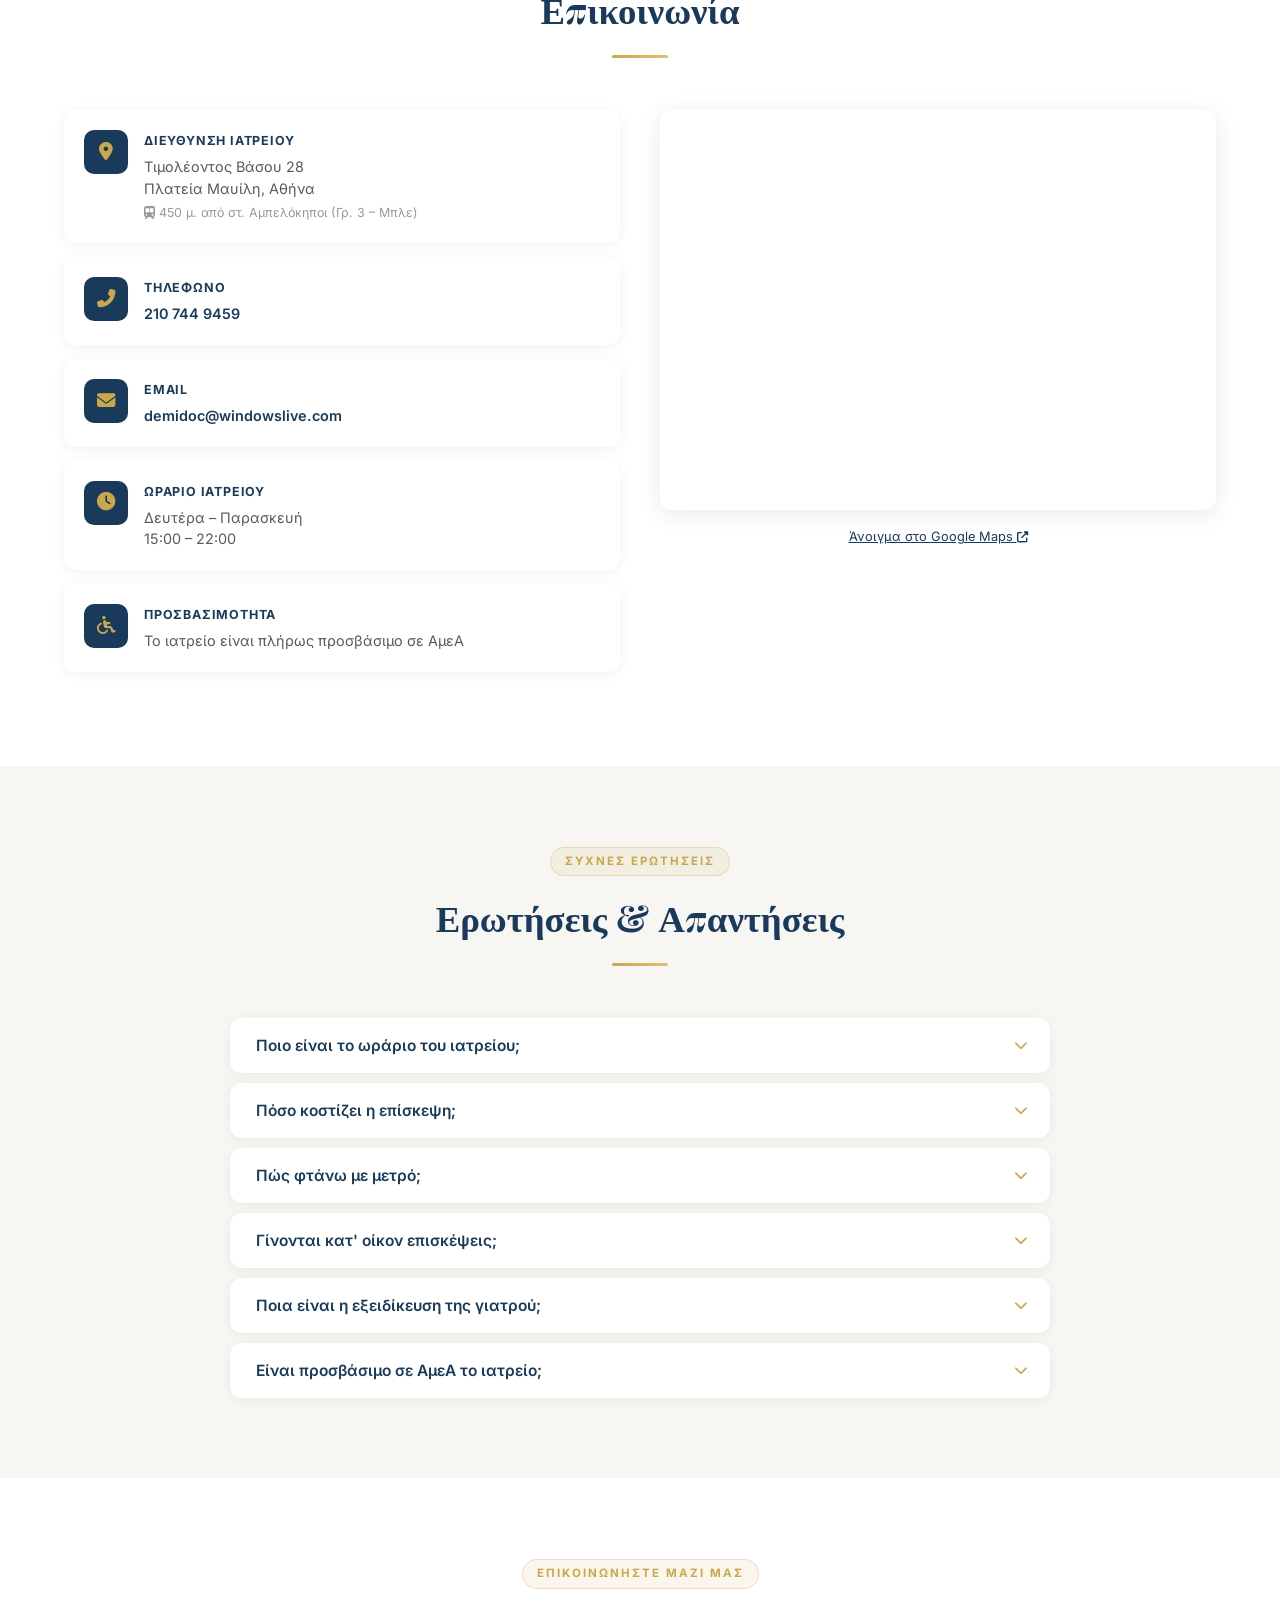
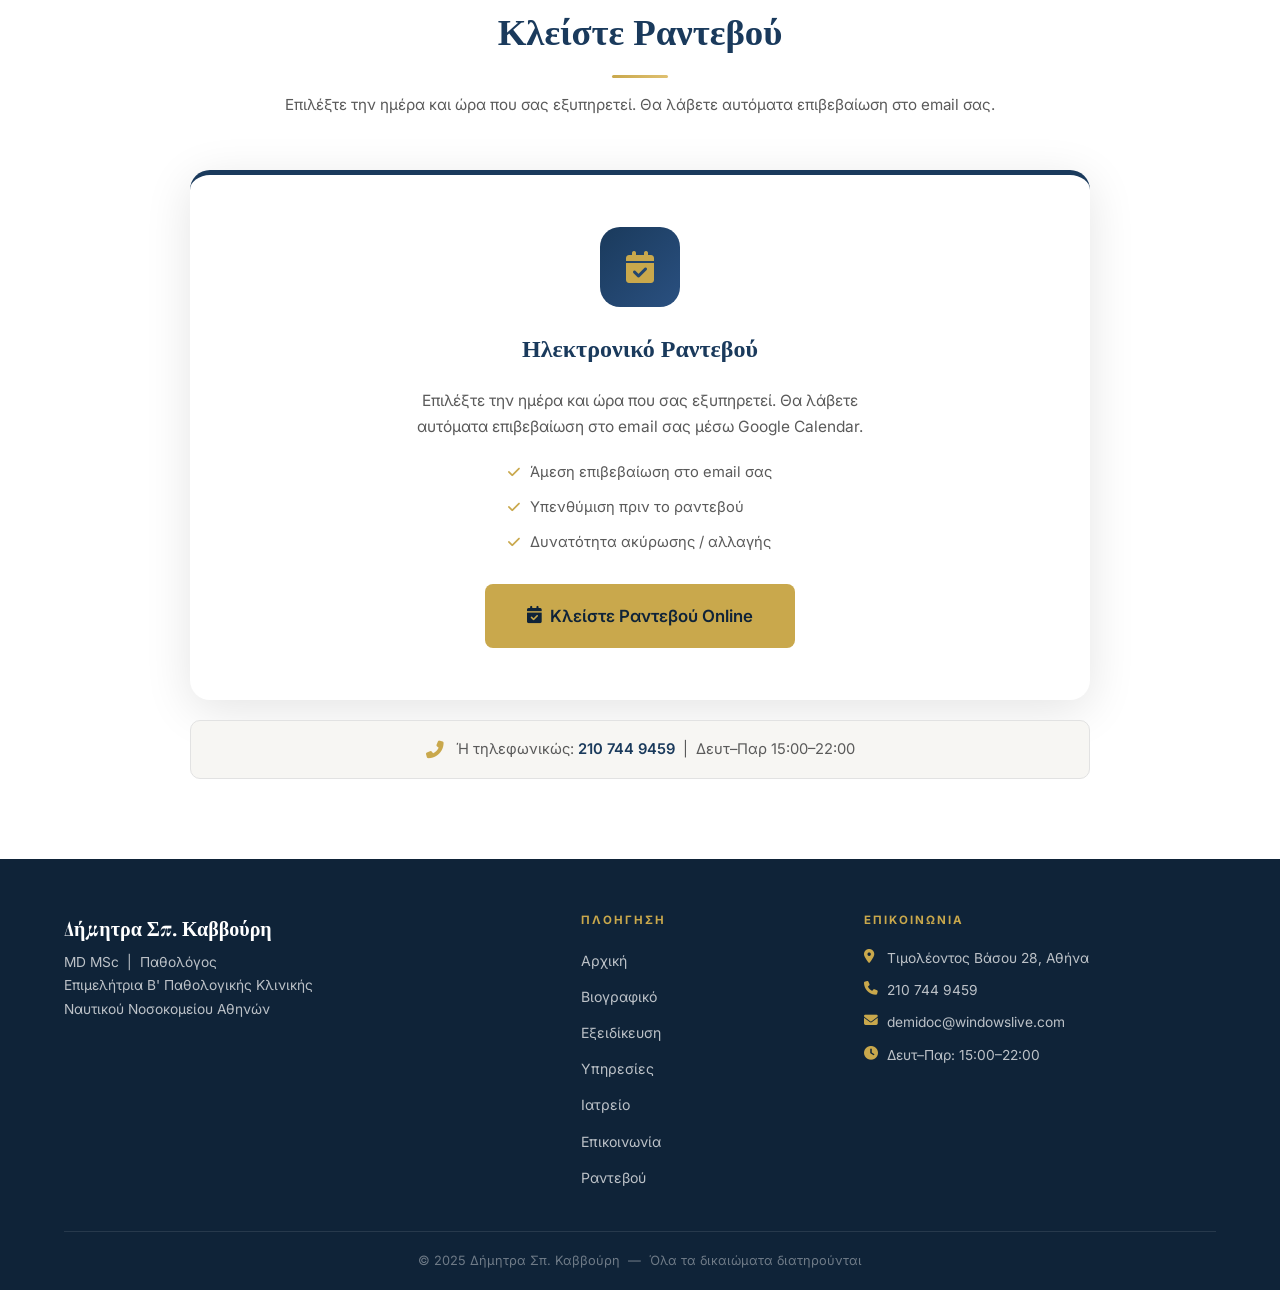
==== commit 74c61d28: "Apply all 10 code-review fixes: FAQ height, fonts preconnect, JSON-LD cleanup, maps fallback, dead C" ====
--- a/index.html
+++ b/index.html
@@ -3,10 +3,185 @@
 <head>
     <meta charset="UTF-8">
     <meta name="viewport" content="width=device-width, initial-scale=1.0">
-    <title>Δήμητρα Σπ. Καββούρη | Παθολόγος – Αθήνα</title>
-    <meta name="description" content="Δήμητρα Σπ. Καββούρη MD MSc – Παθολόγος, Επιμελήτρια Β' Ναυτικού Νοσοκομείου Αθηνών. Ιατρείο στην Πλ. Μαυίλη. Τηλ: 210 744 9459">
+
+    <!-- ═══ Primary SEO ═══ -->
+    <title>Παθολόγος Αθήνα | Δήμητρα Καββούρη MD MSc – Αμπελόκηποι, Πλ. Μαυίλη</title>
+    <meta name="description" content="Δήμητρα Καββούρη – Παθολόγος Αθήνα (Αμπελόκηποι). Βαθμολογία 10/10 · 43 αξιολογήσεις. Εξειδίκευση: υπέρταση, διαβήτης, θυρεοειδής, καρδιαγγειακός κίνδυνος. Επίσκεψη €40. Δευτ–Παρ 15:00–22:00. Τηλ: 210 744 9459.">
+    <meta name="keywords" content="παθολόγος αθήνα, παθολόγος αμπελόκηποι, παθολόγος πλατεία μαυίλη, Καββούρη παθολόγος, υπέρταση αθήνα, διαβήτης παθολόγος αθήνα, θυρεοειδής αθήνα, υπερλιπιδαιμία αθήνα, ναυτικό νοσοκομείο παθολόγος, στρατιωτικός ιατρός αθήνα, pathologos athens">
+    <meta name="author" content="Δήμητρα Σπ. Καββούρη">
+    <meta name="robots" content="index, follow, max-snippet:-1, max-image-preview:large">
+    <meta name="language" content="el">
+    <link rel="canonical" href="https://www.kavvouri.gr/">
+
+    <!-- ═══ Geo / Local SEO ═══ -->
+    <meta name="geo.region" content="GR-I">
+    <meta name="geo.placename" content="Αθήνα, Αμπελόκηποι, Πλατεία Μαυίλη">
+    <meta name="geo.position" content="37.9842;23.7534">
+    <meta name="ICBM" content="37.9842, 23.7534">
+
+    <!-- ═══ Open Graph ═══ -->
+    <meta property="og:type" content="website">
+    <meta property="og:locale" content="el_GR">
+    <meta property="og:title" content="Παθολόγος Αθήνα | Δήμητρα Καββούρη – Αμπελόκηποι">
+    <meta property="og:description" content="Παθολόγος με βαθμολογία 10/10 (43 αξιολογήσεις). Εξειδίκευση: υπέρταση, διαβήτης, θυρεοειδής. Ιατρείο Πλ. Μαυίλη, Αθήνα. Επίσκεψη €40. Τηλ: 210 744 9459.">
+    <meta property="og:image" content="https://www.kavvouri.gr/images/0643004b-4995-4389-ba32-8751740bdff3.jpg">
+    <meta property="og:image:width" content="600">
+    <meta property="og:image:height" content="600">
+    <meta property="og:image:alt" content="Δήμητρα Καββούρη – Παθολόγος Αθήνα">
+    <meta property="og:url" content="https://www.kavvouri.gr/">
+    <meta property="og:site_name" content="Δήμητρα Καββούρη – Παθολόγος">
+
+    <!-- ═══ Twitter Card ═══ -->
+    <meta name="twitter:card" content="summary_large_image">
+    <meta name="twitter:title" content="Δήμητρα Καββούρη – Παθολόγος Αθήνα | 10/10">
+    <meta name="twitter:description" content="Παθολόγος στους Αμπελόκηπους. Υπέρταση, διαβήτης, θυρεοειδής. €40. Τηλ: 210 744 9459">
+    <meta name="twitter:image" content="https://www.kavvouri.gr/images/0643004b-4995-4389-ba32-8751740bdff3.jpg">
+
+    <!-- ═══ JSON-LD Structured Data ═══ -->
+    <script type="application/ld+json">
+    {
+      "@context": "https://schema.org",
+      "@graph": [
+        {
+          "@type": "Physician",
+          "@id": "https://www.kavvouri.gr/#physician",
+          "name": "Δήμητρα Σπ. Καββούρη",
+          "alternateName": ["Dimitra Kavvouri", "Δήμητρα Καββούρη"],
+          "description": "Παθολόγος, Επιμελήτρια Β' Παθολογικής Κλινικής Ναυτικού Νοσοκομείου Αθηνών. ΜΔΕ ΕΚΠΑ Αρτηριακής Υπέρτασης. Εξειδίκευση σε υπέρταση, διαβήτη, υπερλιπιδαιμία, θυρεοειδή και πρόληψη καρδιαγγειακού κινδύνου.",
+          "medicalSpecialty": "InternalMedicine",
+          "url": "https://www.kavvouri.gr",
+          "image": "https://www.kavvouri.gr/images/0643004b-4995-4389-ba32-8751740bdff3.jpg",
+          "telephone": "+302107449459",
+          "email": "demidoc@windowslive.com",
+          "priceRange": "€€",
+          "address": {
+            "@type": "PostalAddress",
+            "streetAddress": "Τιμολέοντος Βάσου 28",
+            "addressLocality": "Αθήνα",
+            "addressRegion": "Αττική",
+            "postalCode": "11521",
+            "addressCountry": "GR"
+          },
+          "geo": {
+            "@type": "GeoCoordinates",
+            "latitude": 37.9842,
+            "longitude": 23.7534
+          },
+          "openingHoursSpecification": [
+            {
+              "@type": "OpeningHoursSpecification",
+              "dayOfWeek": ["Monday","Tuesday","Wednesday","Thursday","Friday"],
+              "opens": "15:00",
+              "closes": "22:00"
+            }
+          ],
+          "aggregateRating": {
+            "@type": "AggregateRating",
+            "ratingValue": "10.0",
+            "reviewCount": "43",
+            "bestRating": "10",
+            "worstRating": "0"
+          },
+          "hasOfferCatalog": {
+            "@type": "OfferCatalog",
+            "name": "Ιατρικές Υπηρεσίες",
+            "itemListElement": [
+              {
+                "@type": "Offer",
+                "itemOffered": {"@type": "Service", "name": "Κλινική Εξέταση", "description": "Πλήρης παθολογική εξέταση με ηλεκτρονική συνταγογράφηση (~30 λεπτά)"},
+                "price": "40", "priceCurrency": "EUR"
+              },
+              {
+                "@type": "Offer",
+                "itemOffered": {"@type": "Service", "name": "Κατ' Οίκον Επίσκεψη"}
+              },
+              {
+                "@type": "Offer",
+                "itemOffered": {"@type": "Service", "name": "Ιατρική Βεβαίωση"},
+                "price": "20", "priceCurrency": "EUR"
+              },
+              {
+                "@type": "Offer",
+                "itemOffered": {"@type": "Service", "name": "Ηλεκτροκαρδιογράφημα (ΗΚΓ)"}
+              }
+            ]
+          },
+          "sameAs": [
+            "https://www.doctoranytime.gr/d/Pathologos/kavvouri-dimitra",
+            "https://www.instadoctor.gr/doctor/kavvouri-dimitra",
+            "https://nna.hellenicnavy.gr/organogramma/diefthynsi-iatrikis-ypiresias/v-pathologiki-kliniki/dimitra-kavvouri/",
+            "https://www.dunant.gr/el/doctors/kavvouri-demetra/"
+          ],
+          "alumniOf": [
+            {"@type": "EducationalOrganization", "name": "Ιατρική Σχολή Αριστοτελείου Πανεπιστημίου Θεσσαλονίκης"},
+            {"@type": "EducationalOrganization", "name": "Εθνικό και Καποδιστριακό Πανεπιστήμιο Αθηνών"}
+          ],
+          "worksFor": {
+            "@type": "Hospital",
+            "name": "Ναυτικό Νοσοκομείο Αθηνών",
+            "address": {"@type": "PostalAddress", "addressLocality": "Αθήνα", "addressCountry": "GR"}
+          },
+          "hasCredential": [
+            {"@type": "EducationalOccupationalCredential", "credentialCategory": "degree", "name": "Πτυχίο Ιατρικής, ΑΠΘ"},
+            {"@type": "EducationalOccupationalCredential", "credentialCategory": "postgraduate degree", "name": "ΜΔΕ Αρτηριακής Υπέρτασης και Καρδιαγγειακών, ΕΚΠΑ"}
+          ]
+        },
+        {
+          "@type": "FAQPage",
+          "mainEntity": [
+            {
+              "@type": "Question",
+              "name": "Ποιο είναι το ωράριο του ιατρείου;",
+              "acceptedAnswer": {"@type": "Answer", "text": "Το ιατρείο λειτουργεί Δευτέρα έως Παρασκευή, 15:00–22:00, στην Τιμολέοντος Βάσου 28, Πλατεία Μαυίλη, Αθήνα."}
+            },
+            {
+              "@type": "Question",
+              "name": "Πόσο κοστίζει η επίσκεψη στον παθολόγο;",
+              "acceptedAnswer": {"@type": "Answer", "text": "Η κλινική εξέταση κοστίζει €40 (περιλαμβάνει εξέταση και ηλεκτρονική συνταγογράφηση). Οι ιατρικές βεβαιώσεις κοστίζουν €20."}
+            },
+            {
+              "@type": "Question",
+              "name": "Πώς φτάνω στο ιατρείο με μετρό;",
+              "acceptedAnswer": {"@type": "Answer", "text": "Το ιατρείο βρίσκεται σε απόσταση 450 μέτρων από τον σταθμό μετρό Αμπελόκηποι (Γραμμή 3, Μπλε Γραμμή)."}
+            },
+            {
+              "@type": "Question",
+              "name": "Κάνει η γιατρός κατ' οίκον επισκέψεις;",
+              "acceptedAnswer": {"@type": "Answer", "text": "Ναι, η Δήμητρα Καββούρη πραγματοποιεί κατ' οίκον επισκέψεις. Επικοινωνήστε στο 210 744 9459."}
+            },
+            {
+              "@type": "Question",
+              "name": "Ποια είναι η εξειδίκευση της παθολόγου;",
+              "acceptedAnswer": {"@type": "Answer", "text": "Εξειδικεύεται στην αρτηριακή υπέρταση, σακχαρώδη διαβήτη, υπερλιπιδαιμία, παθήσεις θυρεοειδούς και πρόληψη καρδιαγγειακού κινδύνου. Είναι κάτοχος ΜΔΕ ΕΚΠΑ στην Αρτηριακή Υπέρταση."}
+            },
+            {
+              "@type": "Question",
+              "name": "Είναι προσβάσιμο σε ΑμεΑ το ιατρείο;",
+              "acceptedAnswer": {"@type": "Answer", "text": "Ναι, το ιατρείο είναι πλήρως προσβάσιμο σε άτομα με αναπηρία (ΑμεΑ)."}
+            }
+          ]
+        },
+        {
+          "@type": "WebSite",
+          "@id": "https://www.kavvouri.gr/#website",
+          "url": "https://www.kavvouri.gr",
+          "name": "Δήμητρα Καββούρη – Παθολόγος Αθήνα",
+          "description": "Επίσημη ιστοσελίδα της παθολόγου Δήμητρας Σπ. Καββούρη, Αμπελόκηποι Αθήνα",
+          "inLanguage": "el-GR",
+          "potentialAction": {
+            "@type": "SearchAction",
+            "target": "https://www.kavvouri.gr/?s={search_term_string}",
+            "query-input": "required name=search_term_string"
+          }
+        }
+      ]
+    }
+    </script>
+
+    <!-- ═══ Assets ═══ -->
     <link rel="stylesheet" href="style.css">
     <link rel="preconnect" href="https://fonts.googleapis.com">
+    <link rel="preconnect" href="https://fonts.gstatic.com" crossorigin>
     <link href="https://fonts.googleapis.com/css2?family=Playfair+Display:wght@400;600;700&family=Inter:wght@300;400;500;600&display=swap" rel="stylesheet">
     <link rel="stylesheet" href="https://cdnjs.cloudflare.com/ajax/libs/font-awesome/6.5.0/css/all.min.css">
 </head>
@@ -27,6 +202,7 @@
                 <li><a href="#bio"             class="nav-link">Βιογραφικό</a></li>
                 <li><a href="#specializations" class="nav-link">Εξειδίκευση</a></li>
                 <li><a href="#services"        class="nav-link">Υπηρεσίες</a></li>
+                <li><a href="#iatreio"         class="nav-link">Ιατρείο</a></li>
                 <li><a href="#contact"         class="nav-link">Επικοινωνία</a></li>
                 <li><a href="#appointment"     class="nav-link nav-cta">Ραντεβού</a></li>
             </ul>
@@ -37,7 +213,7 @@
     <section id="hero">
         <div class="hero-content">
             <div class="hero-photo">
-                <img src="dimitra.jpeg" alt="Δήμητρα Σπ. Καββούρη – Παθολόγος">
+                <img src="images/0643004b-4995-4389-ba32-8751740bdff3.jpg" alt="Δήμητρα Καββούρη MD MSc – Παθολόγος Αθήνα, Αμπελόκηποι">
             </div>
             <div class="hero-text">
                 <p class="hero-pretitle"><i class="fas fa-shield-alt"></i>&nbsp; Στρατιωτικός Ιατρός</p>
@@ -100,14 +276,14 @@
                 </div>
                 <div class="bio-grid">
                     <div class="bio-text">
-                        <p>Η <strong>Δήμητρα Σπ. Καββούρη</strong> είναι Ιατρός Παθολόγος και Επιμελήτρια Β' της Παθολογικής Κλινικής του <strong>Ναυτικού Νοσοκομείου Αθηνών</strong>, όπου εργάζεται από το 2021. Αποφοίτησε από την <strong>Ιατρική Σχολή του Αριστοτελείου Πανεπιστημίου Θεσσαλονίκης</strong> και τη <strong>Στρατιωτική Σχολή Αξιωματικών</strong>, ενώ ολοκλήρωσε την ειδικότητά της στο <strong>Λαϊκό Γενικό Νοσοκομείο</strong> Αθηνών.</p>
-                        <p>Εξειδικεύεται στη διάγνωση και θεραπεία χρόνιων παθήσεων — υπέρτασης, διαβήτη, υπερλιπιδαιμίας και παθήσεων θυρεοειδούς — με έμφαση στην ολιστική αντιμετώπιση του καρδιαγγειακού κινδύνου. Λειτουργεί ιδιωτικό ιατρείο στην Πλατεία Μαυίλη παράλληλα με τα καθήκοντά της στο Ναυτικό Νοσοκομείο.</p>
+                        <p>Η <strong>Δήμητρα Σπ. Καββούρη</strong> είναι Ιατρός Παθολόγος και Επιμελήτρια Β' της Παθολογικής Κλινικής του <strong>Ναυτικού Νοσοκομείου Αθηνών</strong>, όπου εργάζεται από το 2021. Αποφοίτησε από την <strong>Ιατρική Σχολή ΑΠΘ</strong> (2006–2012) και τη <strong>Στρατιωτική Σχολή Αξιωματικών</strong>, ενώ ολοκλήρωσε την ειδικότητά της στο <strong>Λαϊκό Γενικό Νοσοκομείο</strong> Αθηνών (2018–2021).</p>
+                        <p>Είναι κάτοχος <strong>Μεταπτυχιακού Διπλώματος Ειδίκευσης</strong> στην «Αρτηριακή Υπέρταση και Συνοδά Καρδιαγγειακά-Νεφρολογικά Νοσήματα» από το <strong>Εθνικό και Καποδιστριακό Πανεπιστήμιο Αθηνών</strong> (2019–2021). Εξειδικεύεται στη διάγνωση και θεραπεία χρόνιων παθήσεων με έμφαση στην ολιστική πρόληψη καρδιαγγειακού κινδύνου.</p>
                         <div class="bio-highlights">
                             <div class="highlight-item">
                                 <i class="fas fa-graduation-cap"></i>
                                 <div>
                                     <strong>Ιατρική Σχολή ΑΠΘ</strong>
-                                    <span>Πτυχίο Ιατρικής</span>
+                                    <span>Πτυχίο Ιατρικής · 2006–2012</span>
                                 </div>
                             </div>
                             <div class="highlight-item">
@@ -121,10 +297,17 @@
                                 <i class="fas fa-hospital"></i>
                                 <div>
                                     <strong>Λαϊκό Γ.Ν. Αθηνών</strong>
-                                    <span>Ειδίκευση Παθολογίας</span>
+                                    <span>Ειδίκευση Παθολογίας · 2018–2021</span>
                                 </div>
                             </div>
                             <div class="highlight-item">
+                                <i class="fas fa-university"></i>
+                                <div>
+                                    <strong>ΕΚΠΑ – ΜΔΕ</strong>
+                                    <span>Αρτηριακή Υπέρταση &amp; Καρδιαγγειακά · 2019–2021</span>
+                                </div>
+                            </div>
+                            <div class="highlight-item highlight-full">
                                 <i class="fas fa-anchor"></i>
                                 <div>
                                     <strong>Ναυτικό Νοσοκομείο Αθηνών</strong>
@@ -134,6 +317,9 @@
                         </div>
                     </div>
                     <div class="bio-side">
+                        <div class="bio-office-photo">
+                            <img src="images/f29d0a78-61c9-4764-8853-bae558fa2e7a.jpg" alt="Δήμητρα Καββούρη παθολόγος – γραφείο ιατρείου με διπλώματα">
+                        </div>
                         <h3>Συνεργαζόμενα Νοσοκομεία</h3>
                         <div class="affiliation-list">
                             <div class="affiliation-item">
@@ -160,6 +346,11 @@
                                 <small>μέσω Doctoranytime</small>
                             </div>
                         </div>
+                        <blockquote class="patient-quote">
+                            <i class="fas fa-quote-left"></i>
+                            <p>«Αποτελεσματική, έμπειρη, αξιόπιστη και προσιτή.»</p>
+                            <cite>— Ασθενής, InstaDoctor</cite>
+                        </blockquote>
                     </div>
                 </div>
             </div>
@@ -219,7 +410,7 @@
                 <div class="services-grid">
                     <div class="service-item">
                         <i class="fas fa-user-md"></i>
-                        <span>Κλινική Εξέταση<br><small>~30 λεπτά</small></span>
+                        <span>Κλινική Εξέταση<br><small>~30 λεπτά · €40</small></span>
                     </div>
                     <div class="service-item">
                         <i class="fas fa-home"></i>
@@ -239,7 +430,7 @@
                     </div>
                     <div class="service-item">
                         <i class="fas fa-file-medical"></i>
-                        <span>Ιατρικές Βεβαιώσεις</span>
+                        <span>Ιατρικές Βεβαιώσεις<br><small>€20</small></span>
                     </div>
                     <div class="service-item">
                         <i class="fas fa-wheelchair"></i>
@@ -253,8 +444,37 @@
             </div>
         </section>
 
+        <!-- Ιατρείο Gallery -->
+        <section id="iatreio" class="section section-alt">
+            <div class="container">
+                <div class="section-header">
+                    <span class="section-tag">Ο χώρος μας</span>
+                    <h2>Το Ιατρείο</h2>
+                    <div class="divider"></div>
+                </div>
+                <div class="gallery-grid">
+                    <div class="gallery-item gallery-lg">
+                        <img src="images/a8291982-80bf-4b14-b770-bda2b4df9025.jpg" alt="Γραφείο παθολόγου Δήμητρας Καββούρη – Πλατεία Μαυίλη Αθήνα">
+                        <span class="gallery-caption">Γραφείο Ιατρού</span>
+                    </div>
+                    <div class="gallery-item">
+                        <img src="images/00e64731-6020-4e92-821a-c7ffd0f00d05.jpg" alt="Αίθουσα αναμονής ιατρείου παθολόγου Αθήνα">
+                        <span class="gallery-caption">Αίθουσα Αναμονής</span>
+                    </div>
+                    <div class="gallery-item">
+                        <img src="images/612b367b-7f9e-4728-b8b0-9dd7c2ead2ed.jpg" alt="Εξεταστήριο παθολόγου με ΗΚΓ – ιατρείο Αμπελόκηποι">
+                        <span class="gallery-caption">Εξεταστήριο</span>
+                    </div>
+                    <div class="gallery-item">
+                        <img src="images/d3039e0a-b291-4244-bcd8-771d4115a2e6.jpg" alt="Γραφείο ιατρείου παθολόγου – Τιμολέοντος Βάσου, Αθήνα">
+                        <span class="gallery-caption">Χώρος Ιατρείου</span>
+                    </div>
+                </div>
+            </div>
+        </section>
+
         <!-- Contact -->
-        <section id="contact" class="section section-alt">
+        <section id="contact" class="section">
             <div class="container">
                 <div class="section-header">
                     <span class="section-tag">Πού θα μας βρείτε</span>
@@ -268,7 +488,7 @@
                             <div>
                                 <h4>Διεύθυνση Ιατρείου</h4>
                                 <p>Τιμολέοντος Βάσου 28<br>Πλατεία Μαυίλη, Αθήνα</p>
-                                <p class="contact-note"><i class="fas fa-subway"></i> 450 μ. από στ. Αμπελόκηποι (Μ1)</p>
+                                <p class="contact-note"><i class="fas fa-subway"></i> 450 μ. από στ. Αμπελόκηποι (Γρ. 3 – Μπλε)</p>
                             </div>
                         </div>
                         <div class="contact-card">
@@ -276,6 +496,13 @@
                             <div>
                                 <h4>Τηλέφωνο</h4>
                                 <p><a href="tel:+302107449459">210 744 9459</a></p>
+                            </div>
+                        </div>
+                        <div class="contact-card">
+                            <div class="contact-icon"><i class="fas fa-envelope"></i></div>
+                            <div>
+                                <h4>Email</h4>
+                                <p><a href="mailto:demidoc@windowslive.com">demidoc@windowslive.com</a></p>
                             </div>
                         </div>
                         <div class="contact-card">
@@ -302,6 +529,80 @@
                             referrerpolicy="no-referrer-when-downgrade"
                             title="Χάρτης Ιατρείου Καββούρη">
                         </iframe>
+                        <p style="margin-top:8px; font-size:0.8rem; text-align:center;">
+                            <a href="https://maps.google.com/maps?q=Τιμολέοντος+Βάσου+28,+Αθήνα"
+                               target="_blank" rel="noopener noreferrer"
+                               style="color:var(--navy); text-decoration:underline;">
+                               Άνοιγμα στο Google Maps <i class="fas fa-external-link-alt" style="font-size:0.7rem;"></i>
+                            </a>
+                        </p>
+                    </div>
+                </div>
+            </div>
+        </section>
+
+        <!-- FAQ -->
+        <section id="faq" class="section section-alt">
+            <div class="container">
+                <div class="section-header">
+                    <span class="section-tag">Συχνές Ερωτήσεις</span>
+                    <h2>Ερωτήσεις & Απαντήσεις</h2>
+                    <div class="divider"></div>
+                </div>
+                <div class="faq-grid">
+                    <div class="faq-item">
+                        <button class="faq-q" aria-expanded="false">
+                            <span>Ποιο είναι το ωράριο του ιατρείου;</span>
+                            <i class="fas fa-chevron-down"></i>
+                        </button>
+                        <div class="faq-a">
+                            <p>Το ιατρείο λειτουργεί <strong>Δευτέρα έως Παρασκευή, 15:00–22:00</strong>, στην Τιμολέοντος Βάσου 28, Πλατεία Μαυίλη, Αθήνα.</p>
+                        </div>
+                    </div>
+                    <div class="faq-item">
+                        <button class="faq-q" aria-expanded="false">
+                            <span>Πόσο κοστίζει η επίσκεψη;</span>
+                            <i class="fas fa-chevron-down"></i>
+                        </button>
+                        <div class="faq-a">
+                            <p>Η κλινική εξέταση κοστίζει <strong>€40</strong> και περιλαμβάνει εξέταση και ηλεκτρονική συνταγογράφηση (~30 λεπτά). Οι ιατρικές βεβαιώσεις κοστίζουν <strong>€20</strong>.</p>
+                        </div>
+                    </div>
+                    <div class="faq-item">
+                        <button class="faq-q" aria-expanded="false">
+                            <span>Πώς φτάνω με μετρό;</span>
+                            <i class="fas fa-chevron-down"></i>
+                        </button>
+                        <div class="faq-a">
+                            <p>Το ιατρείο βρίσκεται σε <strong>450 μέτρα</strong> από τον σταθμό <strong>Αμπελόκηποι</strong> (Γραμμή 3 – Μπλε).</p>
+                        </div>
+                    </div>
+                    <div class="faq-item">
+                        <button class="faq-q" aria-expanded="false">
+                            <span>Γίνονται κατ' οίκον επισκέψεις;</span>
+                            <i class="fas fa-chevron-down"></i>
+                        </button>
+                        <div class="faq-a">
+                            <p>Ναι, η Δήμητρα Καββούρη πραγματοποιεί <strong>κατ' οίκον επισκέψεις</strong>. Επικοινωνήστε στο <a href="tel:+302107449459">210 744 9459</a> για ραντεβού.</p>
+                        </div>
+                    </div>
+                    <div class="faq-item">
+                        <button class="faq-q" aria-expanded="false">
+                            <span>Ποια είναι η εξειδίκευση της γιατρού;</span>
+                            <i class="fas fa-chevron-down"></i>
+                        </button>
+                        <div class="faq-a">
+                            <p>Εξειδικεύεται στην <strong>αρτηριακή υπέρταση</strong>, <strong>σακχαρώδη διαβήτη</strong>, <strong>υπερλιπιδαιμία</strong>, <strong>θυρεοειδή</strong> και πρόληψη καρδιαγγειακού κινδύνου. Είναι κάτοχος ΜΔΕ ΕΚΠΑ στην Αρτηριακή Υπέρταση και Καρδιαγγειακά Νοσήματα.</p>
+                        </div>
+                    </div>
+                    <div class="faq-item">
+                        <button class="faq-q" aria-expanded="false">
+                            <span>Είναι προσβάσιμο σε ΑμεΑ το ιατρείο;</span>
+                            <i class="fas fa-chevron-down"></i>
+                        </button>
+                        <div class="faq-a">
+                            <p>Ναι, το ιατρείο είναι <strong>πλήρως προσβάσιμο</strong> σε άτομα με αναπηρία (ΑμεΑ).</p>
+                        </div>
                     </div>
                 </div>
             </div>
@@ -318,13 +619,13 @@
                 </div>
                 <div class="appt-wrapper">
                     <div class="appt-card">
-                        <div class="appt-card-icon">
+                        <div class="appt-card-icon" id="apptCardIcon">
                             <img src="https://ssl.gstatic.com/calendar/images/dynamiclogo_2020q4/calendar_31_2x.png"
                                  alt="Google Calendar" width="56" height="56"
-                                 onerror="this.style.display='none'; this.nextElementSibling.style.display='flex'">
-                            <div class="appt-icon-fallback" style="display:none">
-                                <i class="fas fa-calendar-check"></i>
-                            </div>
+                                 onerror="document.getElementById('apptCardIcon').style.display='none';document.getElementById('apptIconFallback').style.display='flex'">
+                        </div>
+                        <div class="appt-icon-fallback" id="apptIconFallback" style="display:none">
+                            <i class="fas fa-calendar-check"></i>
                         </div>
                         <h3>Ηλεκτρονικό Ραντεβού</h3>
                         <p>Επιλέξτε την ημέρα και ώρα που σας εξυπηρετεί. Θα λάβετε αυτόματα επιβεβαίωση στο email σας μέσω Google Calendar.</p>
@@ -361,9 +662,11 @@
                 <div class="footer-nav">
                     <h4>Πλοήγηση</h4>
                     <ul>
+                        <li><a href="#hero">Αρχική</a></li>
                         <li><a href="#bio">Βιογραφικό</a></li>
                         <li><a href="#specializations">Εξειδίκευση</a></li>
                         <li><a href="#services">Υπηρεσίες</a></li>
+                        <li><a href="#iatreio">Ιατρείο</a></li>
                         <li><a href="#contact">Επικοινωνία</a></li>
                         <li><a href="#appointment">Ραντεβού</a></li>
                     </ul>
@@ -372,6 +675,7 @@
                     <h4>Επικοινωνία</h4>
                     <p><i class="fas fa-map-marker-alt"></i> Τιμολέοντος Βάσου 28, Αθήνα</p>
                     <p><i class="fas fa-phone"></i> <a href="tel:+302107449459">210 744 9459</a></p>
+                    <p><i class="fas fa-envelope"></i> <a href="mailto:demidoc@windowslive.com">demidoc@windowslive.com</a></p>
                     <p><i class="fas fa-clock"></i> Δευτ–Παρ: 15:00–22:00</p>
                 </div>
             </div>
@@ -395,6 +699,25 @@
             link.addEventListener('click', () =>
                 document.getElementById('navMenu').classList.remove('open')));
 
+        // FAQ accordion
+        document.querySelectorAll('.faq-q').forEach(btn => {
+            btn.addEventListener('click', () => {
+                const item = btn.closest('.faq-item');
+                const answer = item.querySelector('.faq-a');
+                const isOpen = item.classList.contains('open');
+                document.querySelectorAll('.faq-item.open').forEach(el => {
+                    el.classList.remove('open');
+                    el.querySelector('.faq-a').classList.remove('open');
+                    el.querySelector('.faq-q').setAttribute('aria-expanded', 'false');
+                });
+                if (!isOpen) {
+                    item.classList.add('open');
+                    answer.classList.add('open');
+                    btn.setAttribute('aria-expanded', 'true');
+                }
+            });
+        });
+
         // Fade-in on scroll
         const observer = new IntersectionObserver(entries => {
             entries.forEach(entry => {
--- a/style.css
+++ b/style.css
@@ -299,6 +299,10 @@
 /* ============================================================
    Sections
 ============================================================ */
+#hero, #bio, #specializations, #services, #iatreio, #contact, #faq, #appointment {
+    scroll-margin-top: 76px;
+}
+
 .section { padding: 80px 0; }
 .section-alt { background: var(--off-white); }
 
@@ -400,6 +404,106 @@
     color: #888;
 }
 
+.highlight-full {
+    grid-column: 1 / -1;
+}
+
+/* Bio office photo */
+.bio-office-photo {
+    border-radius: var(--radius);
+    overflow: hidden;
+    margin-bottom: 22px;
+    box-shadow: var(--shadow);
+}
+
+.bio-office-photo img {
+    width: 100%;
+    height: 200px;
+    object-fit: cover;
+    object-position: center 20%;
+    display: block;
+    transition: transform var(--ease);
+}
+
+.bio-office-photo:hover img {
+    transform: scale(1.03);
+}
+
+/* Gallery */
+.gallery-grid {
+    display: grid;
+    grid-template-columns: 1.4fr 1fr;
+    grid-template-rows: 260px 260px;
+    grid-auto-rows: 260px;
+    gap: 14px;
+}
+
+.gallery-lg {
+    grid-row: span 2;
+}
+
+.gallery-item {
+    position: relative;
+    border-radius: var(--radius);
+    overflow: hidden;
+    cursor: pointer;
+}
+
+.gallery-item img {
+    width: 100%;
+    height: 100%;
+    object-fit: cover;
+    display: block;
+    transition: transform 0.45s ease;
+}
+
+.gallery-item:hover img {
+    transform: scale(1.05);
+}
+
+.gallery-caption {
+    position: absolute;
+    bottom: 0; left: 0; right: 0;
+    padding: 28px 16px 12px;
+    background: linear-gradient(transparent, rgba(15,35,56,0.82));
+    color: var(--white);
+    font-size: 0.8rem;
+    font-weight: 700;
+    letter-spacing: 1px;
+    text-transform: uppercase;
+}
+
+.patient-quote {
+    background: linear-gradient(135deg, var(--navy), var(--navy-light));
+    border-radius: var(--radius);
+    padding: 20px;
+    margin-top: 16px;
+    color: var(--white);
+    position: relative;
+}
+
+.patient-quote .fa-quote-left {
+    color: var(--gold);
+    font-size: 1.2rem;
+    margin-bottom: 8px;
+    display: block;
+    opacity: 0.7;
+}
+
+.patient-quote p {
+    font-size: 0.92rem;
+    font-style: italic;
+    line-height: 1.6;
+    margin-bottom: 8px;
+    opacity: 0.92;
+}
+
+.patient-quote cite {
+    font-size: 0.76rem;
+    color: var(--gold-light);
+    font-style: normal;
+}
+
 .bio-side h3 {
     font-family: 'Playfair Display', serif;
     font-size: 1.15rem;
@@ -685,6 +789,81 @@
 .appt-phone a:hover { color: var(--gold); }
 
 /* ============================================================
+   FAQ
+============================================================ */
+.faq-grid {
+    max-width: 820px;
+    margin: 0 auto;
+    display: flex;
+    flex-direction: column;
+    gap: 10px;
+}
+
+.faq-item {
+    background: var(--white);
+    border-radius: var(--radius);
+    box-shadow: 0 2px 12px rgba(0,0,0,0.06);
+    overflow: hidden;
+    border-left: 4px solid transparent;
+    transition: border-color var(--ease);
+}
+
+.faq-item.open {
+    border-left-color: var(--gold);
+}
+
+.faq-q {
+    width: 100%;
+    display: flex;
+    align-items: center;
+    justify-content: space-between;
+    padding: 18px 22px;
+    background: none;
+    border: none;
+    cursor: pointer;
+    text-align: left;
+    gap: 16px;
+    font-family: inherit;
+}
+
+.faq-q span {
+    font-size: 0.97rem;
+    font-weight: 600;
+    color: var(--navy);
+}
+
+.faq-q i {
+    color: var(--gold);
+    font-size: 0.85rem;
+    flex-shrink: 0;
+    transition: transform var(--ease);
+}
+
+.faq-item.open .faq-q i {
+    transform: rotate(180deg);
+}
+
+.faq-a {
+    max-height: 0;
+    overflow: hidden;
+    transition: max-height 0.35s ease, padding 0.35s ease;
+}
+
+.faq-a.open {
+    max-height: 400px;
+    padding-bottom: 18px;
+}
+
+.faq-a p {
+    padding: 0 22px;
+    font-size: 0.92rem;
+    color: var(--text-light);
+    line-height: 1.7;
+}
+
+.faq-a a { color: var(--navy); font-weight: 600; }
+
+/* ============================================================
    Footer
 ============================================================ */
 footer {
@@ -765,6 +944,8 @@
     .bio-side         { max-width: 480px; }
     .specs-grid       { grid-template-columns: repeat(2, 1fr); }
     .services-grid    { grid-template-columns: repeat(2, 1fr); }
+    .gallery-grid     { grid-template-columns: 1fr 1fr; grid-template-rows: 220px 220px; grid-auto-rows: 220px; }
+    .gallery-lg       { grid-row: span 1; }
 }
 
 @media (max-width: 768px) {
@@ -796,9 +977,6 @@
 
     .contact-grid { grid-template-columns: 1fr; }
 
-    .form-row { grid-template-columns: 1fr; }
-    .appt-form { padding: 28px 20px; }
-
     .footer-main { grid-template-columns: 1fr; gap: 28px; }
 
     .bio-highlights { grid-template-columns: 1fr; }
@@ -809,4 +987,5 @@
     .specs-grid    { grid-template-columns: 1fr; }
     .services-grid { grid-template-columns: 1fr 1fr; }
     .hero-photo    { width: 180px; height: 220px; }
-}
+    .gallery-grid  { grid-template-columns: 1fr; grid-template-rows: repeat(4, 220px); }
+}
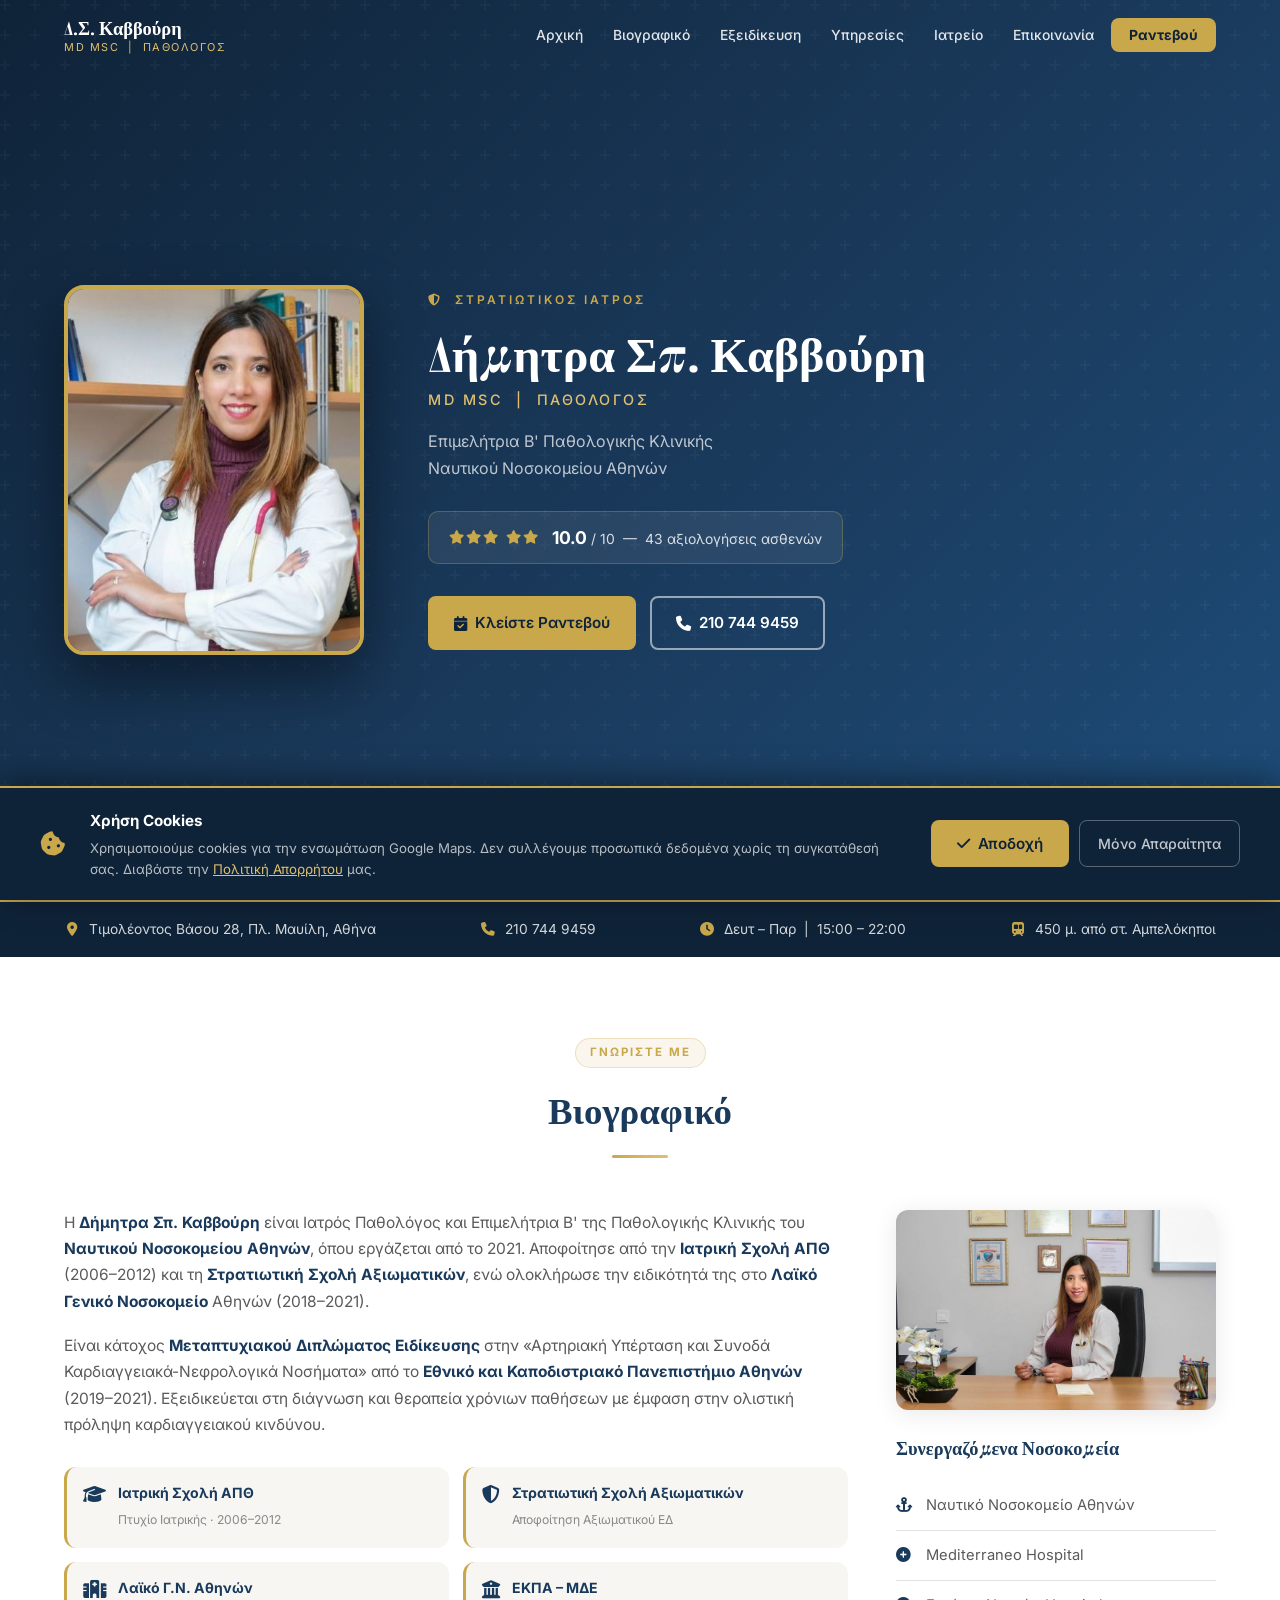
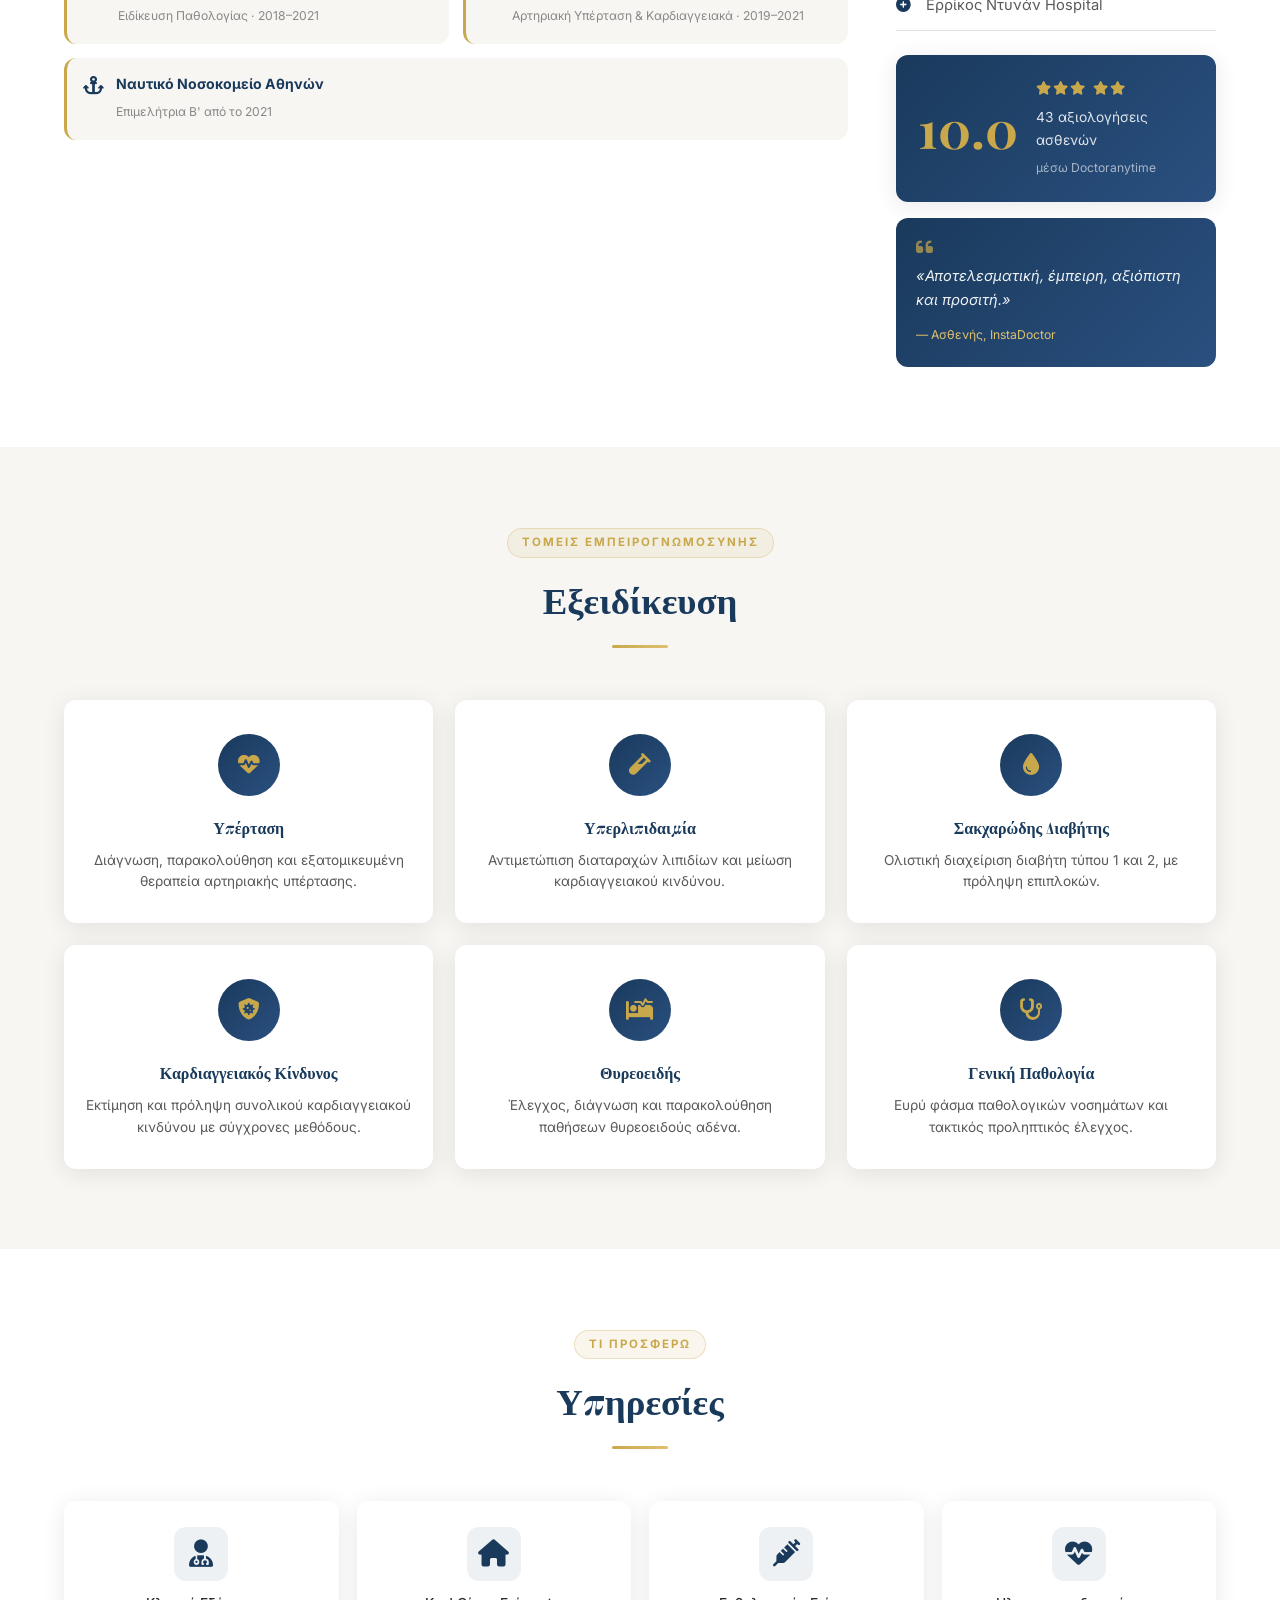
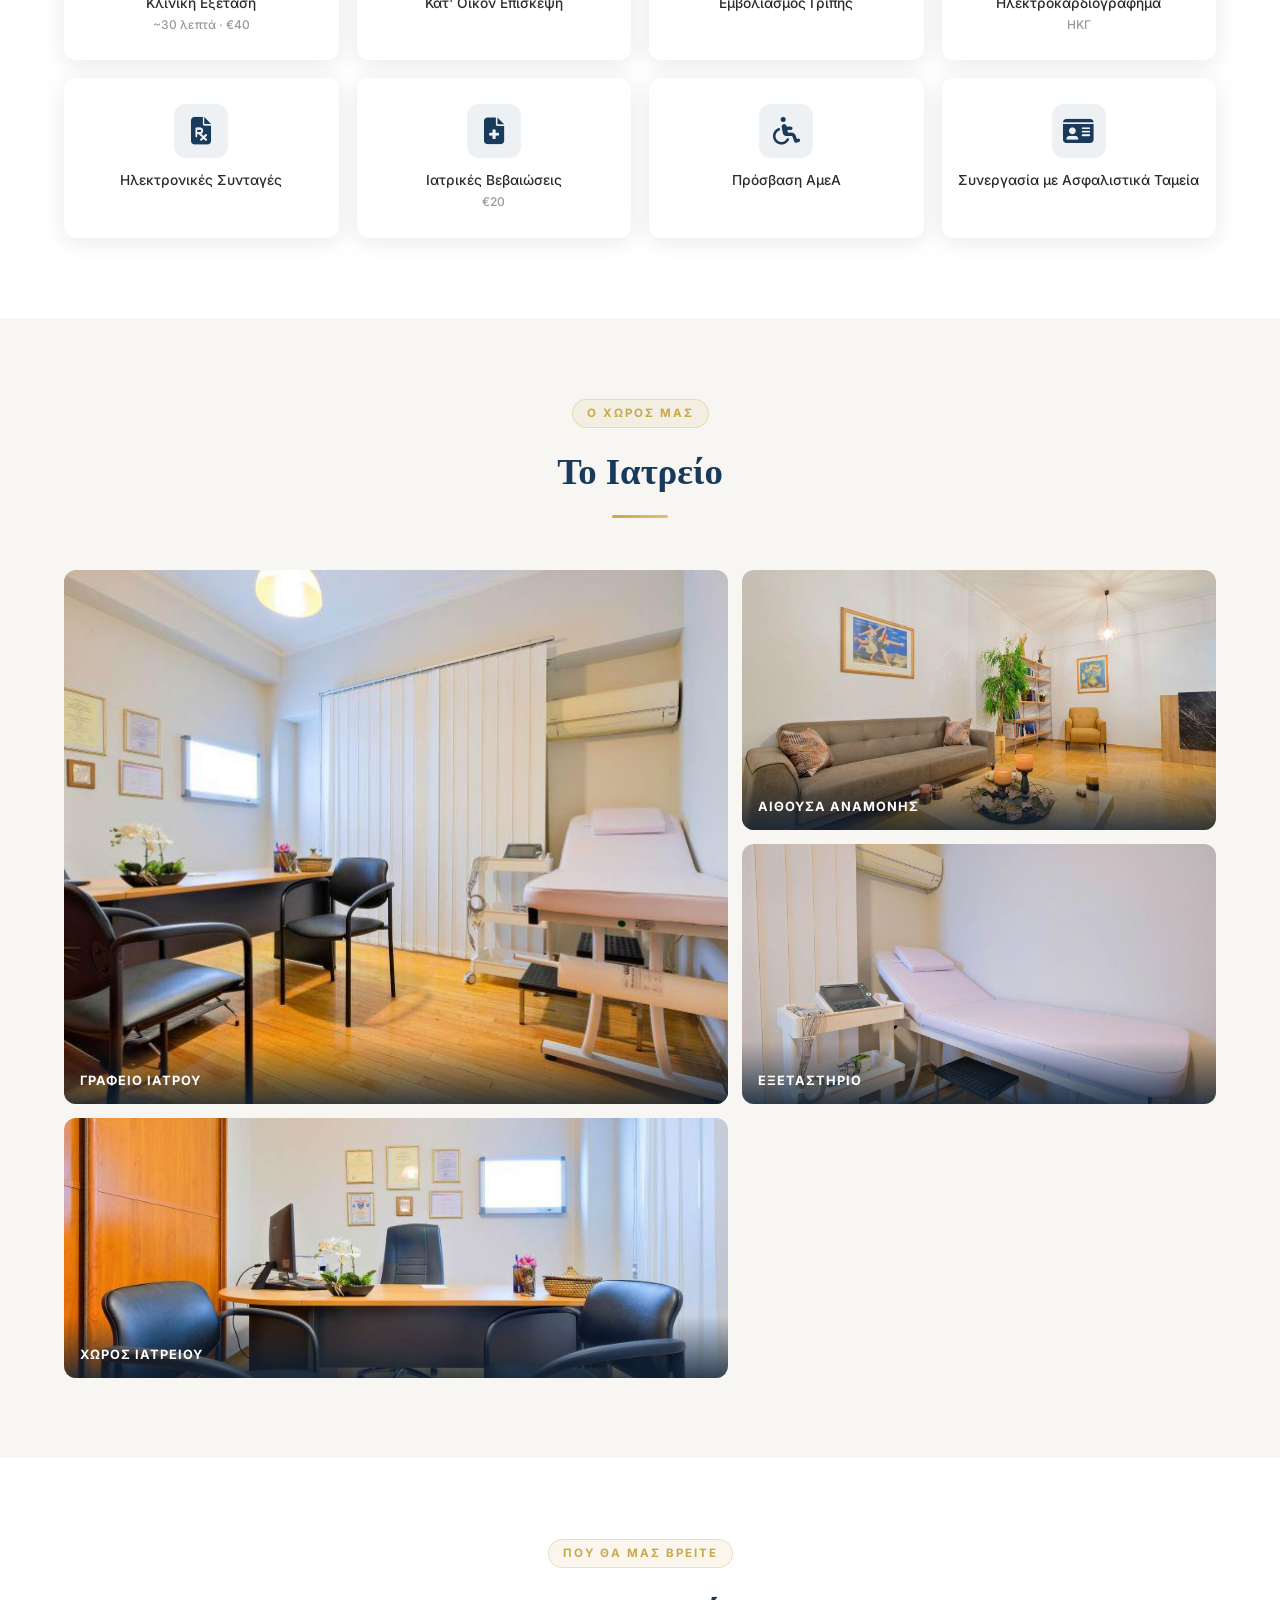
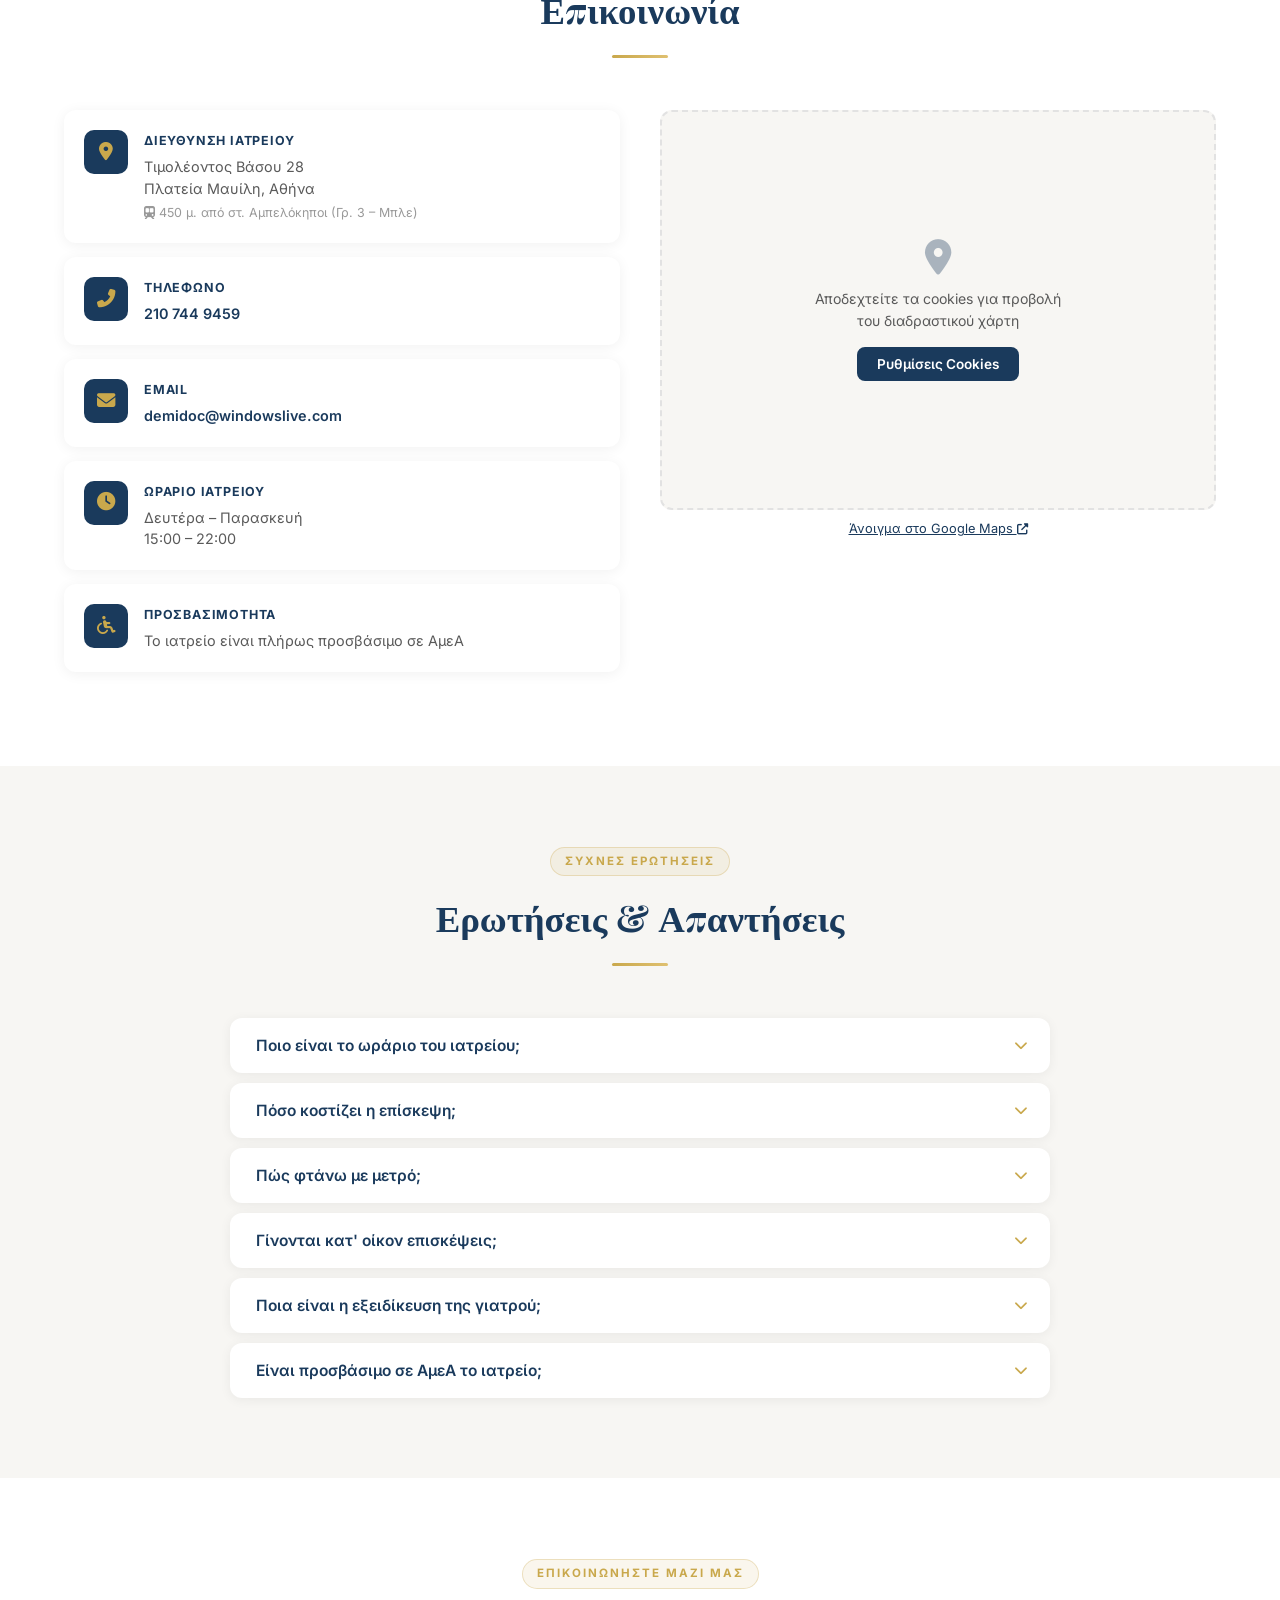
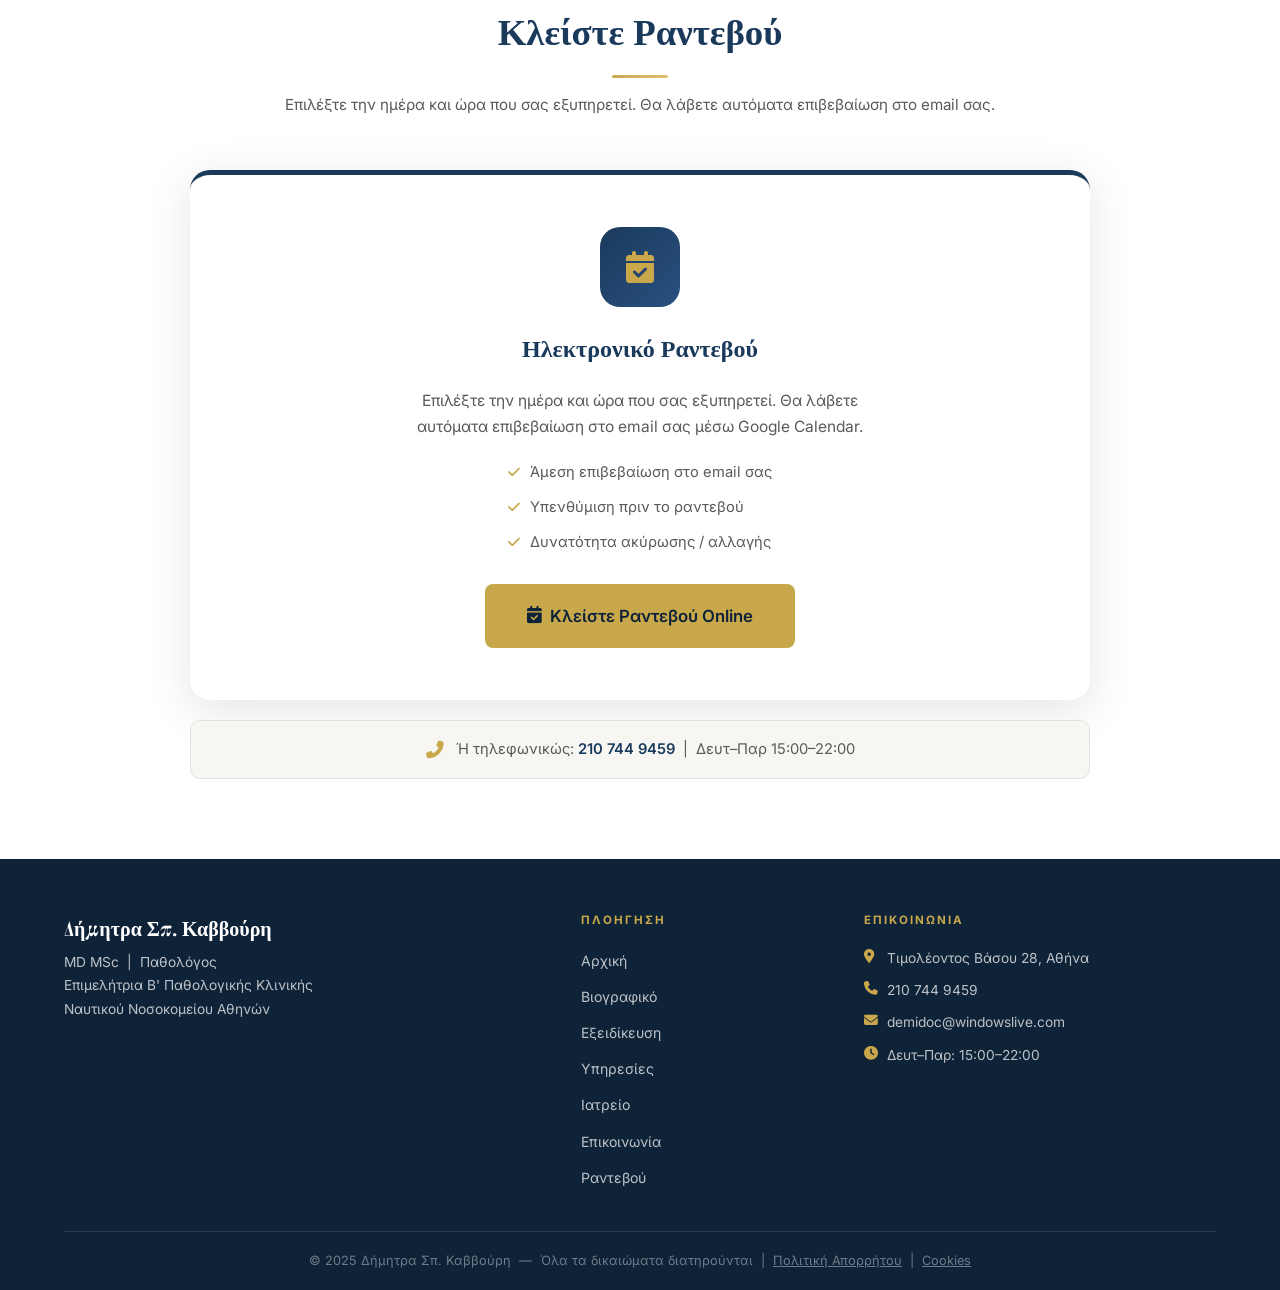
==== commit bc637ad5: "Add GDPR compliance: cookie consent banner, conditional Google Maps, privacy policy page - Cookie ba" ====
--- a/index.html
+++ b/index.html
@@ -521,14 +521,13 @@
                         </div>
                     </div>
                     <div class="contact-map">
-                        <iframe
-                            src="https://maps.google.com/maps?q=Τιμολέοντος+Βάσου+28,+Αθήνα&output=embed"
-                            width="100%" height="400"
-                            style="border:0; border-radius:12px;"
-                            allowfullscreen loading="lazy"
-                            referrerpolicy="no-referrer-when-downgrade"
-                            title="Χάρτης Ιατρείου Καββούρη">
-                        </iframe>
+                        <div id="mapContainer">
+                            <div id="mapPlaceholder" class="map-placeholder">
+                                <i class="fas fa-map-marker-alt"></i>
+                                <p>Αποδεχτείτε τα cookies για προβολή του διαδραστικού χάρτη</p>
+                                <button id="mapConsentBtn">Ρυθμίσεις Cookies</button>
+                            </div>
+                        </div>
                         <p style="margin-top:8px; font-size:0.8rem; text-align:center;">
                             <a href="https://maps.google.com/maps?q=Τιμολέοντος+Βάσου+28,+Αθήνα"
                                target="_blank" rel="noopener noreferrer"
@@ -680,10 +679,31 @@
                 </div>
             </div>
             <div class="footer-bottom">
-                <p>&copy; 2025 Δήμητρα Σπ. Καββούρη &nbsp;—&nbsp; Όλα τα δικαιώματα διατηρούνται</p>
+                <p>&copy; 2025 Δήμητρα Σπ. Καββούρη &nbsp;—&nbsp; Όλα τα δικαιώματα διατηρούνται
+                &nbsp;|&nbsp; <a href="privacy.html" style="color:inherit; text-decoration:underline;">Πολιτική Απορρήτου</a>
+                &nbsp;|&nbsp; <a href="privacy.html#cookies" style="color:inherit; text-decoration:underline;">Cookies</a></p>
             </div>
         </div>
     </footer>
+
+    <!-- GDPR Cookie Banner -->
+    <div id="cookieBanner" class="cookie-banner" role="dialog" aria-modal="true" aria-labelledby="cookieTitle">
+        <div class="cookie-inner">
+            <i class="fas fa-cookie-bite cookie-icon" aria-hidden="true"></i>
+            <div class="cookie-text">
+                <strong id="cookieTitle">Χρήση Cookies</strong>
+                <p>Χρησιμοποιούμε cookies για την ενσωμάτωση Google Maps. Δεν συλλέγουμε προσωπικά δεδομένα χωρίς τη συγκατάθεσή σας. Διαβάστε την <a href="privacy.html">Πολιτική Απορρήτου</a> μας.</p>
+            </div>
+            <div class="cookie-actions">
+                <button id="cookieAccept" class="btn btn-primary">
+                    <i class="fas fa-check"></i> Αποδοχή
+                </button>
+                <button id="cookieReject" class="btn-ghost">
+                    Μόνο Απαραίτητα
+                </button>
+            </div>
+        </div>
+    </div>
 
     <script>
         // Navbar scroll effect
@@ -728,6 +748,51 @@
         document.querySelectorAll(
             '.spec-card, .service-item, .contact-card, .highlight-item, .affiliation-item'
         ).forEach(el => { el.classList.add('fade-in'); observer.observe(el); });
+
+        // GDPR Cookie Consent
+        (function() {
+            const banner   = document.getElementById('cookieBanner');
+            const consent  = localStorage.getItem('gdpr-consent');
+
+            function loadMap() {
+                const container   = document.getElementById('mapContainer');
+                const placeholder = document.getElementById('mapPlaceholder');
+                if (placeholder) placeholder.remove();
+                const iframe = document.createElement('iframe');
+                iframe.src = 'https://maps.google.com/maps?q=Τιμολέοντος+Βάσου+28,+Αθήνα&output=embed';
+                iframe.setAttribute('width', '100%');
+                iframe.setAttribute('height', '400');
+                iframe.style.cssText = 'border:0; border-radius:12px; display:block;';
+                iframe.setAttribute('allowfullscreen', '');
+                iframe.setAttribute('loading', 'lazy');
+                iframe.setAttribute('referrerpolicy', 'no-referrer-when-downgrade');
+                iframe.setAttribute('title', 'Χάρτης Ιατρείου Καββούρη');
+                container.appendChild(iframe);
+            }
+
+            function accept() {
+                localStorage.setItem('gdpr-consent', 'accepted');
+                banner.classList.remove('show');
+                loadMap();
+            }
+
+            function reject() {
+                localStorage.setItem('gdpr-consent', 'rejected');
+                banner.classList.remove('show');
+            }
+
+            if (consent === 'accepted') {
+                loadMap();
+            } else if (!consent) {
+                setTimeout(() => banner.classList.add('show'), 1500);
+            }
+
+            document.getElementById('cookieAccept').addEventListener('click', accept);
+            document.getElementById('cookieReject').addEventListener('click', reject);
+
+            const mapBtn = document.getElementById('mapConsentBtn');
+            if (mapBtn) mapBtn.addEventListener('click', () => banner.classList.add('show'));
+        })();
     </script>
 </body>
 </html>
--- a/style.css
+++ b/style.css
@@ -864,6 +864,111 @@
 .faq-a a { color: var(--navy); font-weight: 600; }
 
 /* ============================================================
+   GDPR Cookie Banner
+============================================================ */
+.cookie-banner {
+    position: fixed;
+    bottom: 0; left: 0; right: 0;
+    z-index: 9999;
+    background: var(--navy-dark);
+    border-top: 2px solid var(--gold);
+    padding: 20px 24px;
+    box-shadow: 0 -4px 32px rgba(0,0,0,0.45);
+    transform: translateY(110%);
+    transition: transform 0.45s cubic-bezier(0.34, 1.06, 0.64, 1);
+}
+
+.cookie-banner.show { transform: translateY(0); }
+
+.cookie-inner {
+    max-width: 1200px;
+    margin: 0 auto;
+    display: flex;
+    align-items: center;
+    gap: 24px;
+    flex-wrap: wrap;
+}
+
+.cookie-icon { color: var(--gold); font-size: 1.6rem; flex-shrink: 0; }
+
+.cookie-text { flex: 1; min-width: 240px; }
+
+.cookie-text strong {
+    display: block;
+    font-size: 0.95rem;
+    color: var(--white);
+    margin-bottom: 4px;
+}
+
+.cookie-text p {
+    font-size: 0.83rem;
+    color: rgba(255,255,255,0.70);
+    line-height: 1.6;
+}
+
+.cookie-text a { color: var(--gold-light); text-decoration: underline; }
+.cookie-text a:hover { color: var(--gold); }
+
+.cookie-actions {
+    display: flex;
+    gap: 10px;
+    flex-shrink: 0;
+    flex-wrap: wrap;
+}
+
+.btn-ghost {
+    background: transparent;
+    color: rgba(255,255,255,0.75);
+    border: 1px solid rgba(255,255,255,0.3);
+    padding: 10px 18px;
+    border-radius: 8px;
+    font-size: 0.88rem;
+    font-weight: 500;
+    cursor: pointer;
+    transition: var(--ease);
+    font-family: inherit;
+}
+.btn-ghost:hover { background: rgba(255,255,255,0.1); color: var(--white); }
+
+/* Map placeholder */
+.map-placeholder {
+    width: 100%;
+    height: 400px;
+    background: var(--off-white);
+    border-radius: 12px;
+    display: flex;
+    flex-direction: column;
+    align-items: center;
+    justify-content: center;
+    gap: 14px;
+    border: 2px dashed var(--border);
+    color: var(--text-light);
+}
+
+.map-placeholder i { font-size: 2.2rem; color: var(--navy); opacity: 0.35; }
+
+.map-placeholder p {
+    font-size: 0.88rem;
+    text-align: center;
+    max-width: 260px;
+    line-height: 1.6;
+}
+
+.map-placeholder button {
+    background: var(--navy);
+    color: var(--white);
+    border: none;
+    padding: 9px 20px;
+    border-radius: 8px;
+    font-size: 0.85rem;
+    font-weight: 600;
+    cursor: pointer;
+    transition: background var(--ease);
+    font-family: inherit;
+}
+.map-placeholder button:hover { background: var(--navy-light); }
+
+/* ============================================================
    Footer
 ============================================================ */
 footer {
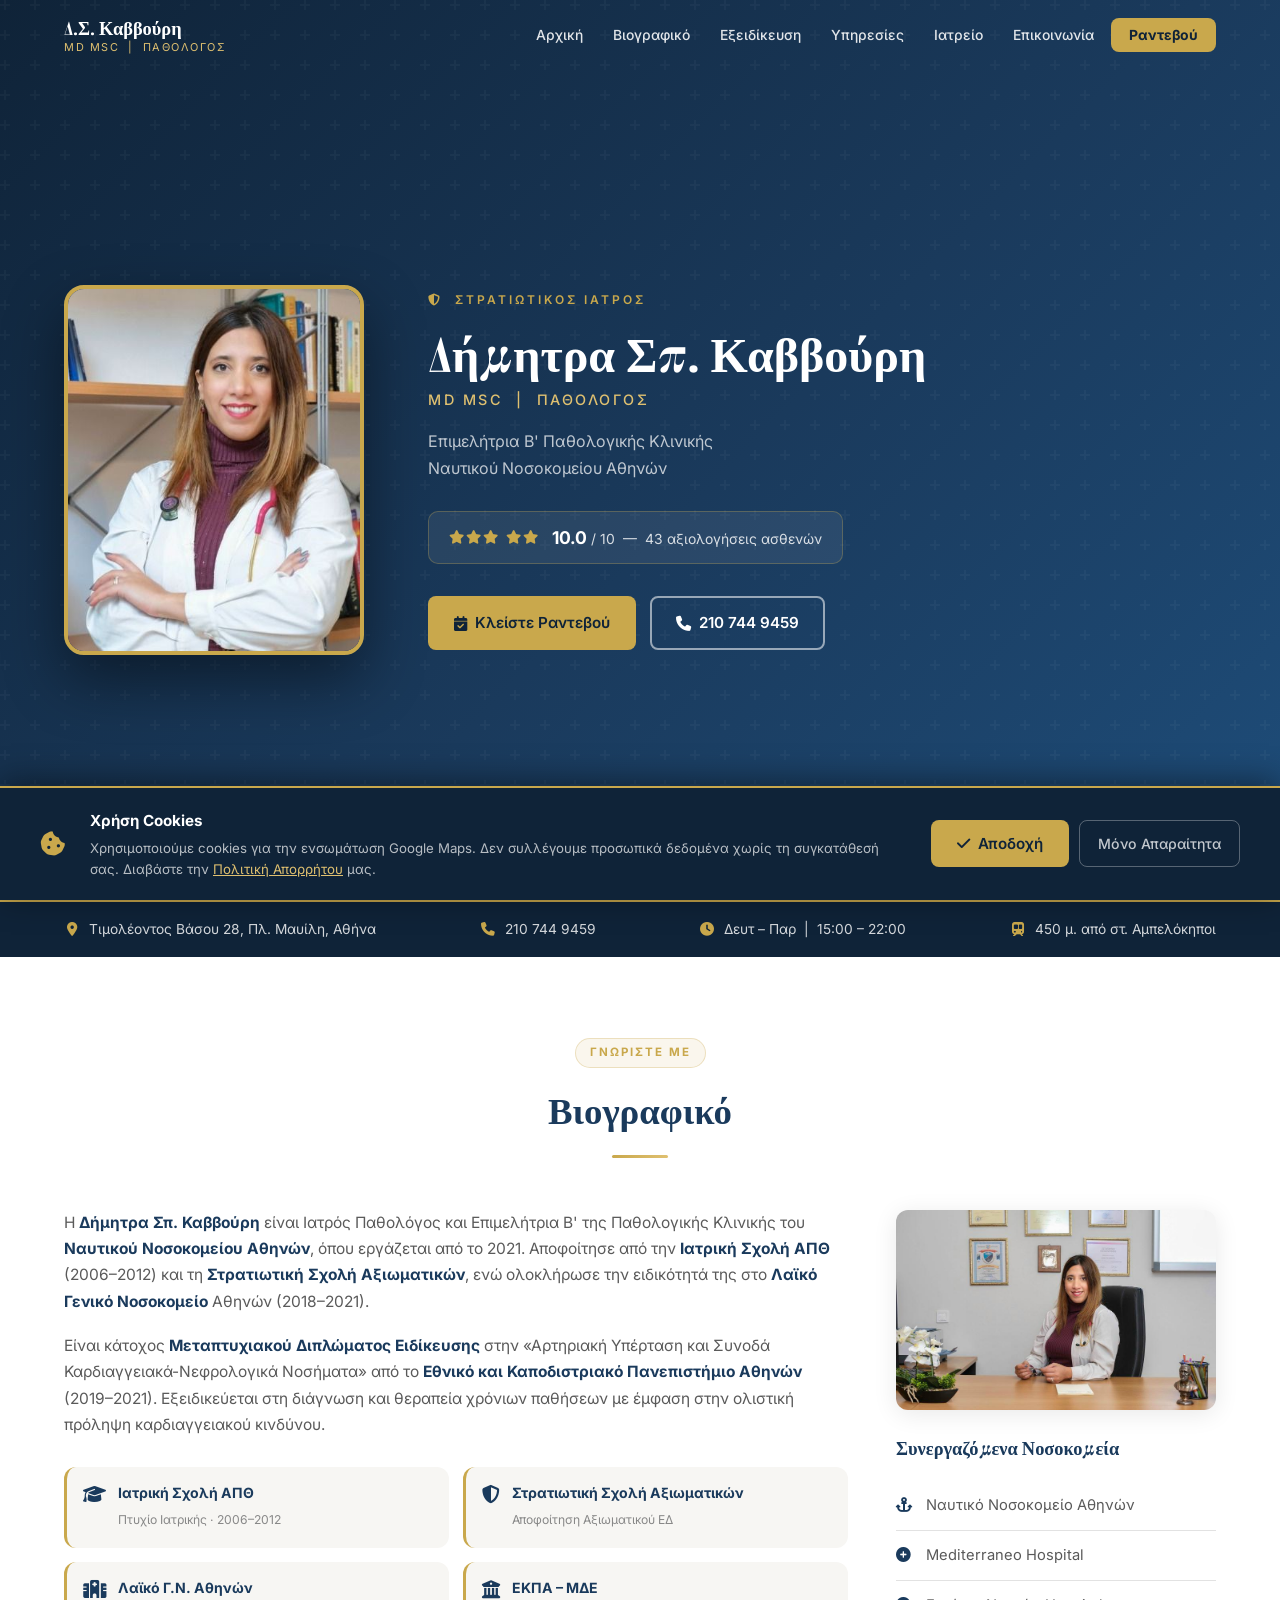
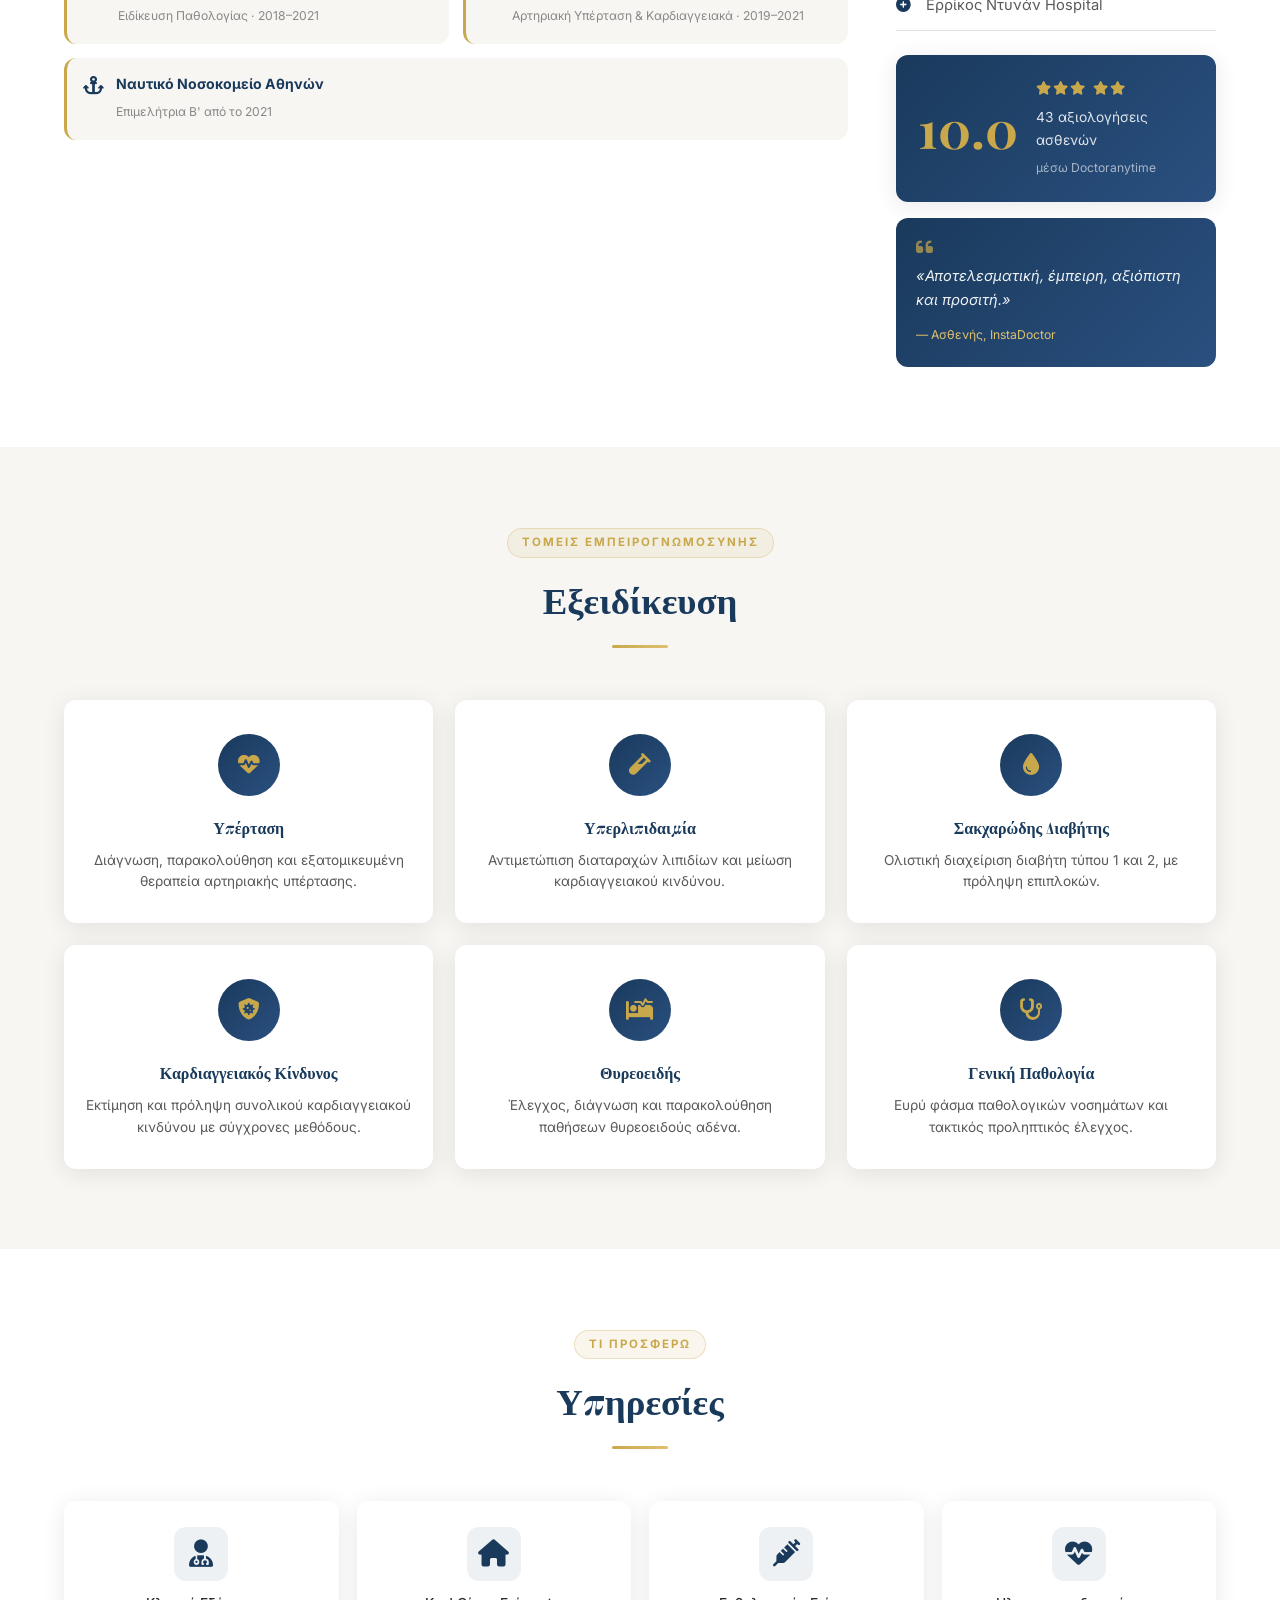
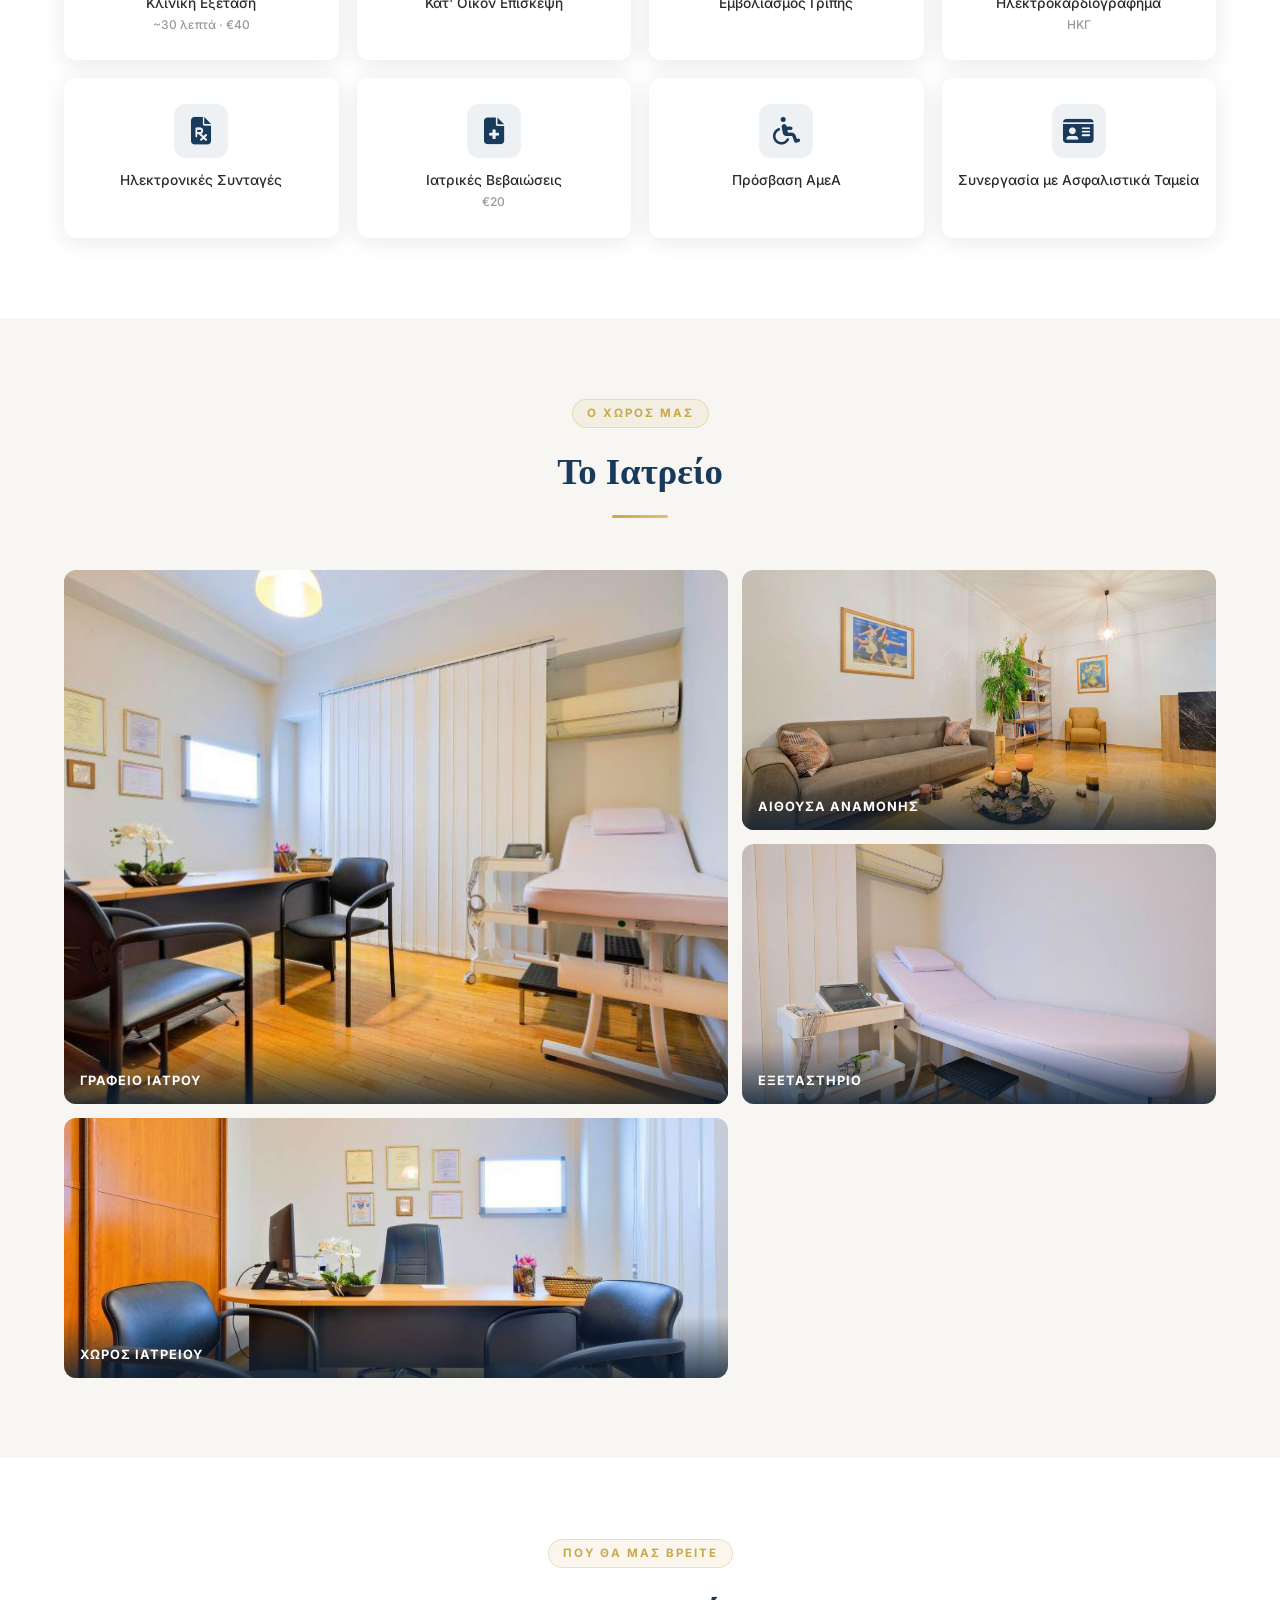
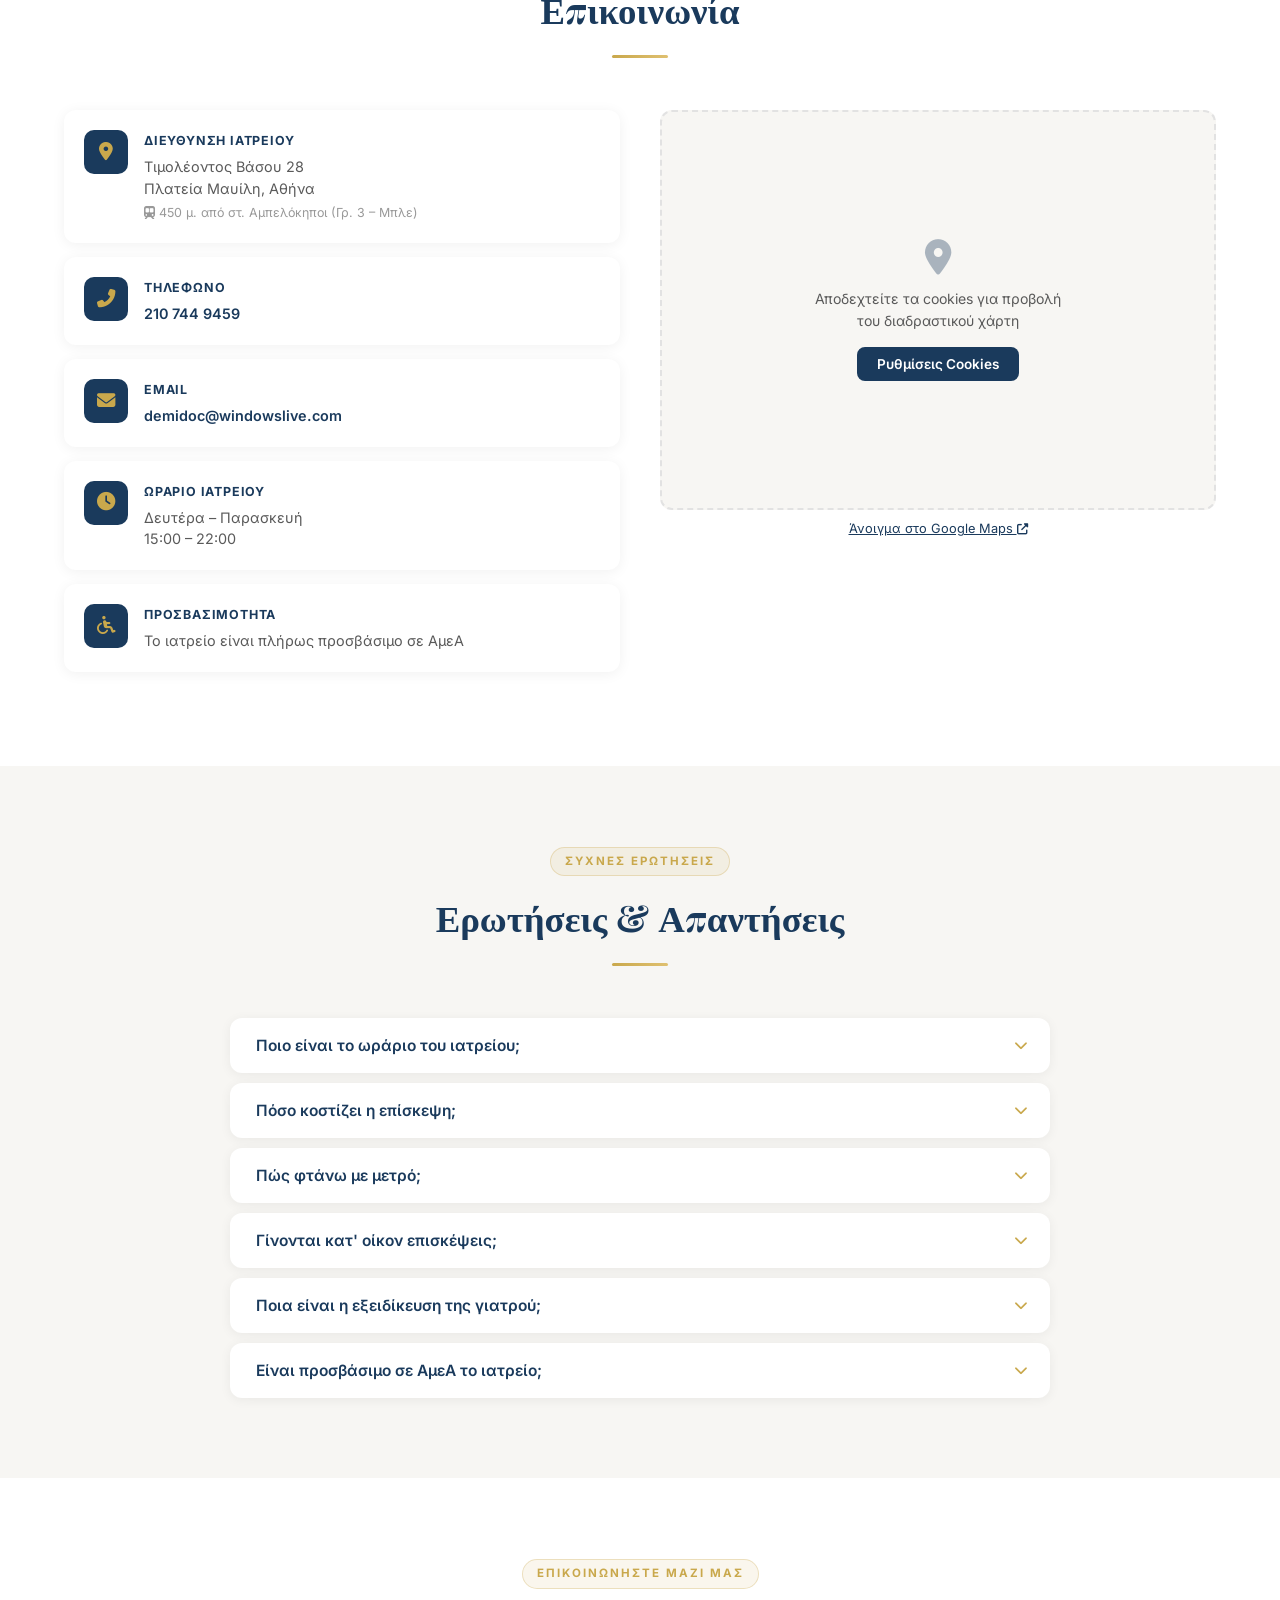
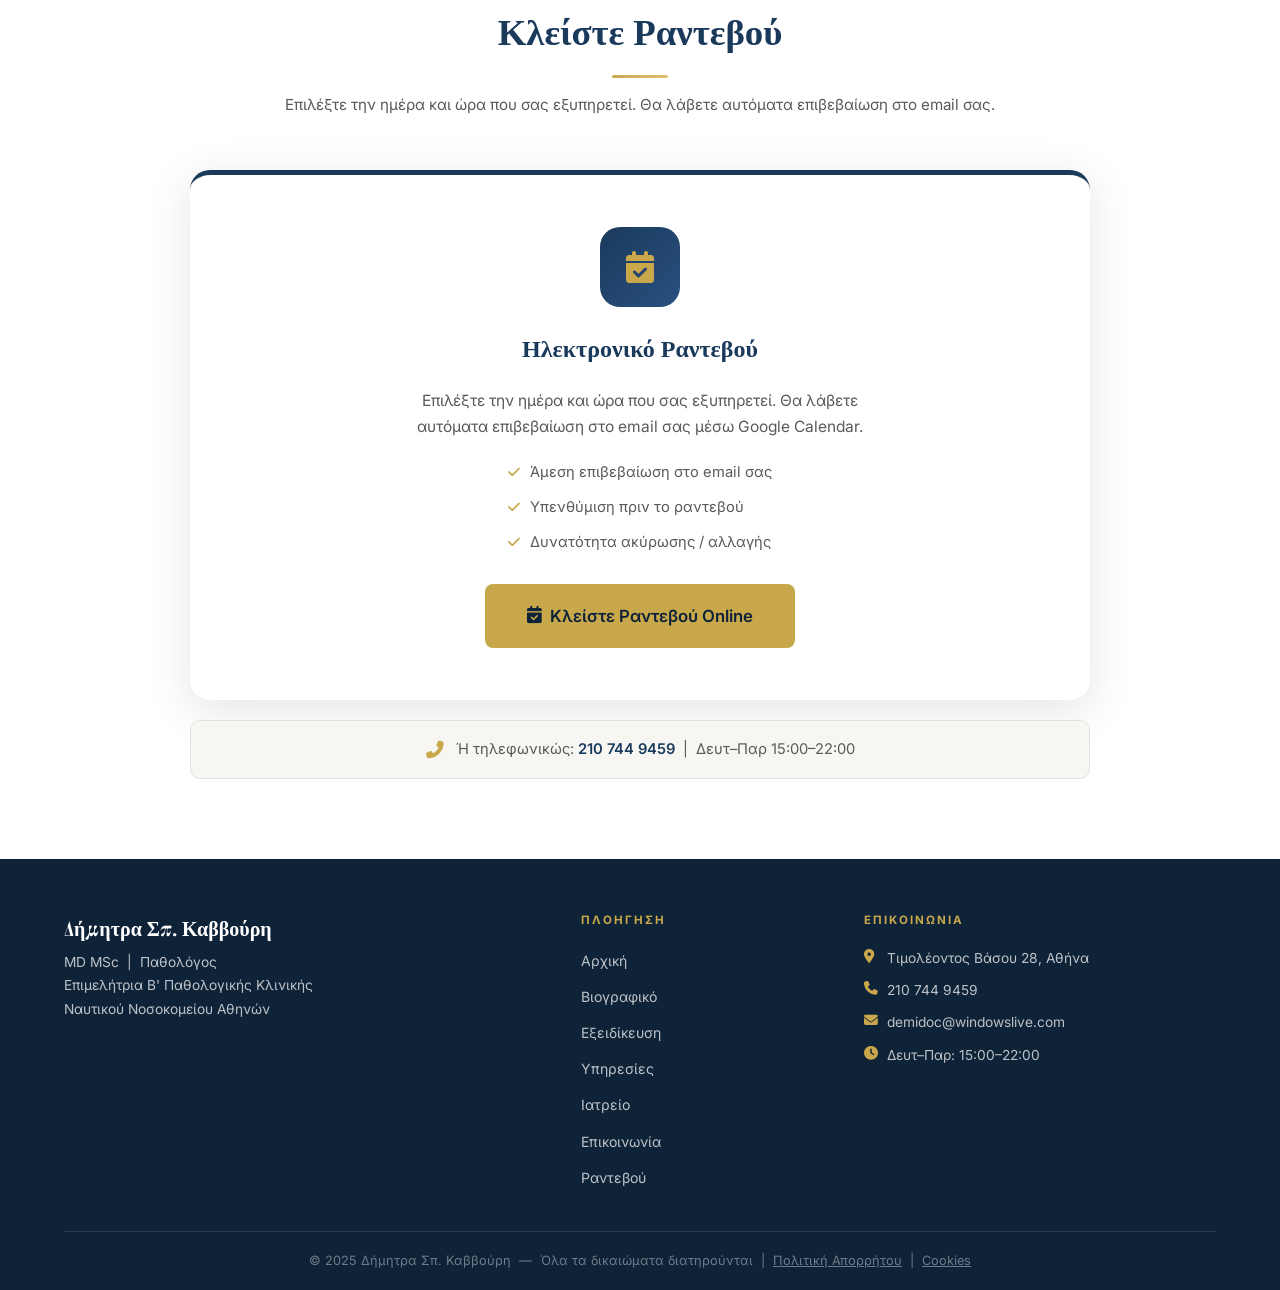
==== commit f5c2e4a9: "Add FAQ chatbot widget: floating button with navy/gold theme, 25+ Q&A topics, typing animation, quic" ====
--- a/index.html
+++ b/index.html
@@ -686,6 +686,39 @@
         </div>
     </footer>
 
+    <!-- Chatbot Widget -->
+    <div class="chat-widget" id="chatWidget">
+        <div class="chat-window" id="chatWindow" aria-live="polite" aria-hidden="true">
+            <div class="chat-header">
+                <div class="chat-avatar"><i class="fas fa-user-md"></i></div>
+                <div class="chat-header-info">
+                    <strong>Βοηθός Ιατρείου</strong>
+                    <span>Δ. Καββούρη MD MSc &nbsp;·&nbsp; Αυτόματος</span>
+                </div>
+                <button class="chat-header-close" id="chatClose" aria-label="Κλείσιμο">
+                    <i class="fas fa-times"></i>
+                </button>
+            </div>
+            <div class="chat-messages" id="chatMessages"></div>
+            <div class="chat-quick-replies" id="chatQuickReplies">
+                <button class="qr-btn" data-q="ωράριο">⏰ Ωράριο</button>
+                <button class="qr-btn" data-q="τιμές">💶 Τιμές</button>
+                <button class="qr-btn" data-q="ραντεβού">📅 Ραντεβού</button>
+                <button class="qr-btn" data-q="πώς να έρθω">🚇 Οδηγίες</button>
+            </div>
+            <div class="chat-input-row">
+                <input type="text" id="chatInput" placeholder="Γράψτε την ερώτησή σας…" autocomplete="off" aria-label="Μήνυμα">
+                <button id="chatSend" aria-label="Αποστολή"><i class="fas fa-paper-plane"></i></button>
+            </div>
+            <p class="chat-footer-note">Αυτόματος βοηθός. Επείγον: <a href="tel:+302107449459">210 744 9459</a></p>
+        </div>
+        <button class="chat-toggle" id="chatToggle" aria-label="Βοηθός ιατρείου">
+            <i class="fas fa-comments" id="chatIconOpen"></i>
+            <i class="fas fa-times" id="chatIconClose" style="display:none"></i>
+            <span class="chat-badge" id="chatBadge">1</span>
+        </button>
+    </div>
+
     <!-- GDPR Cookie Banner -->
     <div id="cookieBanner" class="cookie-banner" role="dialog" aria-modal="true" aria-labelledby="cookieTitle">
         <div class="cookie-inner">
@@ -749,6 +782,189 @@
             '.spec-card, .service-item, .contact-card, .highlight-item, .affiliation-item'
         ).forEach(el => { el.classList.add('fade-in'); observer.observe(el); });
 
+        // ── Chatbot ────────────────────────────────────────────────────
+        (function() {
+            const win      = document.getElementById('chatWindow');
+            const toggle   = document.getElementById('chatToggle');
+            const closeBtn = document.getElementById('chatClose');
+            const msgs     = document.getElementById('chatMessages');
+            const input    = document.getElementById('chatInput');
+            const sendBtn  = document.getElementById('chatSend');
+            const badge    = document.getElementById('chatBadge');
+            const iconOpen = document.getElementById('chatIconOpen');
+            const iconClose= document.getElementById('chatIconClose');
+
+            let isOpen = false, welcomed = false;
+
+            // Knowledge base — arrays of keyword fragments → response
+            const KB = [
+                { k:['γεια','hello','χαιρε','καλημερ','καλησπερ','καλωσ','χαιρετ'],
+                  r:'Γεια σας! 👋 Είμαι ο αυτόματος βοηθός του ιατρείου της **Δήμητρας Καββούρη**.\n\nΠώς μπορώ να σας εξυπηρετήσω;' },
+
+                { k:['ωραριο','ωρα','ωρες','ανοιχτ','ανοιγ','ποτε','λειτουργ','σαββατ','κυριακ'],
+                  r:'Το ιατρείο λειτουργεί:\n\n📅 **Δευτέρα έως Παρασκευή**\n🕒 **15:00 – 22:00**\n\nΔεν γίνονται επισκέψεις Σαββατοκύριακο.' },
+
+                { k:['τιμη','τιμες','τιμεσ','κοστιζ','κοστ','ποσο','χρεων','χρηματ','ευρω','πληρω','αμοιβ'],
+                  r:'**Τιμοκατάλογος:**\n\n• Κλινική εξέταση: **€40** (~30 λεπτά)\n• Ιατρική βεβαίωση: **€20**\n• ΗΚΓ & κατ\' οίκον επίσκεψη: κατόπιν επικοινωνίας\n\nΤηλ: <a href="tel:+302107449459">210 744 9459</a>' },
+
+                { k:['ραντεβου','ραντεβό','κλεισ','ορισ','προγραμ','online','ηλεκτρον','καταχωρ','bookin'],
+                  r:'Κλείστε ραντεβού:\n\n📲 <a href="#appointment">Online μέσω Google Calendar</a>\n📞 Τηλεφωνικώς: <a href="tel:+302107449459">210 744 9459</a>\n\nΩράριο: Δευτ–Παρ 15:00–22:00' },
+
+                { k:['διευθυνσ','οδοσ','που βρισκ','πλατεια','μαυιλη','βασου','τιμολ','11521'],
+                  r:'📍 **Τιμολέοντος Βάσου 28**\nΠλατεία Μαυίλη, Αθήνα 11521\n\n450 μέτρα από το Μετρό **Αμπελόκηποι** (Γρ.3 – Μπλε)' },
+
+                { k:['μετρο','σταθμ','αμπελοκηπ','γραμμη','μπλε','συγκοιν','πως να ερθ','πως φταν','ταξι','λεωφ'],
+                  r:'🚇 Πλησιέστερος σταθμός: **Αμπελόκηποι** (Γραμμή 3 – Μπλε)\n\n🚶 Απόσταση: **450 μέτρα** από το ιατρείο.\n\nΣυνιστούμε το Μετρό — εύκολο πάρκινγκ δεν υπάρχει στην περιοχή.' },
+
+                { k:['παρκιν','parking','αυτοκιν','σταθμευ'],
+                  r:'Στην περιοχή Πλ. Μαυίλη υπάρχουν θέσεις σε παρακείμενες οδούς.\n\nΣυνιστούμε να έρθετε με **Μετρό** (στ. Αμπελόκηποι, 450μ.).' },
+
+                { k:['τηλεφων','τηλ','αριθμ','καλεσ','επικοινων'],
+                  r:'📞 **<a href="tel:+302107449459">210 744 9459</a>**\n\nΩράριο κλήσεων: Δευτ–Παρ 15:00–22:00' },
+
+                { k:['email','mail','ηλεκτρ','μειλ','demidoc'],
+                  r:'📧 **<a href="mailto:demidoc@windowslive.com">demidoc@windowslive.com</a>**' },
+
+                { k:['υπερτασ','πιεσ','αρτηριακ','hypertens'],
+                  r:'Η Δήμητρα Καββούρη κατέχει **ΜΔΕ ΕΚΠΑ στην Αρτηριακή Υπέρταση** και ειδικεύεται στη διάγνωση, παρακολούθηση και εξατομικευμένη θεραπεία της υπέρτασης.' },
+
+                { k:['διαβητ','σακχαρ','ινσουλ','γλυκ','diabetes'],
+                  r:'Ειδικεύεται στη **διαχείριση σακχαρώδη διαβήτη** τύπου 1 και 2, με έμφαση στην πρόληψη επιπλοκών.' },
+
+                { k:['θυρεοειδ','tsh','υποθυρ','υπερθυρ','θυρε'],
+                  r:'Στο ιατρείο γίνεται **πλήρης έλεγχος, διάγνωση και παρακολούθηση** παθήσεων θυρεοειδούς (υποθυρεοειδισμός, υπερθυρεοειδισμός, οζίδια).' },
+
+                { k:['χοληστερ','λιπιδ','τριγλυκ','υπερλιπιδ','λιποπρ'],
+                  r:'Ειδικεύεται στην **αντιμετώπιση δυσλιπιδαιμίας** (υψηλή χοληστερόλη, τριγλυκερίδια) και πρόληψη καρδιαγγειακού κινδύνου.' },
+
+                { k:['ηκγ','καρδιογρ','ηλεκτροκαρδ','ecg','ekg'],
+                  r:'✅ Πραγματοποιείται **Ηλεκτροκαρδιογράφημα (ΗΚΓ)** στο ιατρείο.\n\nΓια τιμή επικοινωνήστε: <a href="tel:+302107449459">210 744 9459</a>' },
+
+                { k:['κατ οικον','οικον','home visit','στο σπιτ','επισκεψη σ'],
+                  r:'✅ Πραγματοποιούνται **κατ\' οίκον επισκέψεις**.\n\nΓια πληροφορίες και τιμή: <a href="tel:+302107449459">210 744 9459</a>' },
+
+                { k:['ασφαλιστ','εοπυ','ταμει','ασφαλ'],
+                  r:'Το ιατρείο **συνεργάζεται με ασφαλιστικά ταμεία**.\n\nΓια λεπτομέρειες σχετικά με το δικό σας ταμείο: <a href="tel:+302107449459">210 744 9459</a>' },
+
+                { k:['αμεα','αναπηρ','προσβασιμ','αναπηρικ'],
+                  r:'✅ Το ιατρείο είναι **πλήρως προσβάσιμο σε ΑμεΑ**.' },
+
+                { k:['βεβαιωσ','πιστοποιητ','certif','δικαιολογ'],
+                  r:'Ιατρικές βεβαιώσεις: **€20**\n\nΕκδίδονται κατόπιν εξέτασης. Ωράριο: Δευτ–Παρ 15:00–22:00.' },
+
+                { k:['εμβολ','γριπ','εμβολιασμ'],
+                  r:'✅ Πραγματοποιείται **εμβολιασμός γρίπης** στο ιατρείο.\n\nΓια ραντεβού: <a href="tel:+302107449459">210 744 9459</a>' },
+
+                { k:['συνταγ','φαρμακ','συνταγογρ'],
+                  r:'✅ Εκδίδονται **ηλεκτρονικές συνταγές** κατά τη διάρκεια της εξέτασης.' },
+
+                { k:['καρδιαγγ','καρδιολ','καρδι','προληψ'],
+                  r:'Ειδικεύεται στην **πρόληψη καρδιαγγειακού κινδύνου** — αξιολόγηση παραγόντων κινδύνου (υπέρταση, διαβήτης, λιπίδια, κάπνισμα) με σύγχρονες μεθόδους.' },
+
+                { k:['νοσοκομ','ναυτικ','ντυναν','dunant','mediterraneo','λαικ'],
+                  r:'Συνεργαζόμενα νοσοκομεία:\n\n⚓ **Ναυτικό Νοσοκομείο Αθηνών** (Επιμελήτρια Β\')\n🏥 **Mediterraneo Hospital**\n🏥 **Ερρίκος Ντυνάν Hospital**' },
+
+                { k:['σπουδ','πτυχ','μεταπτ','τιτλ','εκπαιδ','αποφοιτ','αριστοτελ','εκπα','απθ'],
+                  r:'Ακαδημαϊκό υπόβαθρο:\n\n🎓 Πτυχίο Ιατρικής, **ΑΠΘ** (2006–2012)\n🎖️ Στρατιωτική Σχολή Αξιωματικών\n🏥 Ειδικότητα, **Λαϊκό Ν.Α.** (2018–2021)\n📜 **ΜΔΕ ΕΚΠΑ** – Αρτηριακή Υπέρταση (2019–2021)' },
+
+                { k:['doctoranytime','αξιολ','βαθμολ','βαθμ','κριτ'],
+                  r:'⭐ Βαθμολογία **10.0 / 10** με **43 αξιολογήσεις** ασθενών στο Doctoranytime — η υψηλότερη δυνατή βαθμολογία!' },
+
+                { k:['ευχαριστ','thanks','ευχαριστω'],
+                  r:'Παρακαλώ! 😊 Αν έχετε άλλη ερώτηση, είμαι εδώ. Καλή υγεία!' },
+
+                { k:['αντιο','bye','γεια χαρ','αντε'],
+                  r:'Αντίο! Καλή υγεία! 👋\n\nΓια επικοινωνία: <a href="tel:+302107449459">210 744 9459</a>' }
+            ];
+
+            function norm(s) {
+                return s.toLowerCase()
+                    .normalize('NFD').replace(/[̀-ͯ]/g,'')
+                    .replace(/[^a-zα-ως\s0-9]/g,'');
+            }
+
+            function getReply(txt) {
+                const n = norm(txt);
+                for (const entry of KB)
+                    for (const kw of entry.k)
+                        if (n.includes(norm(kw))) return entry.r;
+                return 'Δεν κατάλαβα την ερώτησή σας. 🙏\n\nΕπικοινωνήστε απευθείας:\n📞 <a href="tel:+302107449459">210 744 9459</a>\n📧 <a href="mailto:demidoc@windowslive.com">demidoc@windowslive.com</a>';
+            }
+
+            function fmt(s) {
+                return s.replace(/\*\*(.+?)\*\*/g,'<strong>$1</strong>').replace(/\n/g,'<br>');
+            }
+
+            function addMsg(html, who) {
+                const d = document.createElement('div');
+                d.className = 'chat-msg ' + who;
+                const b = document.createElement('div');
+                b.className = 'chat-bubble';
+                b.innerHTML = fmt(html);
+                d.appendChild(b);
+                msgs.appendChild(d);
+                msgs.scrollTop = msgs.scrollHeight;
+            }
+
+            function botReply(text) {
+                const t = document.createElement('div');
+                t.className = 'chat-msg bot';
+                t.id = 'chatTyping';
+                t.innerHTML = '<div class="chat-typing"><span></span><span></span><span></span></div>';
+                msgs.appendChild(t);
+                msgs.scrollTop = msgs.scrollHeight;
+                const delay = 650 + Math.min(text.length * 8, 800);
+                setTimeout(() => {
+                    const el = document.getElementById('chatTyping');
+                    if (el) el.remove();
+                    addMsg(text, 'bot');
+                }, delay);
+            }
+
+            function send(txt) {
+                txt = txt.trim();
+                if (!txt) return;
+                addMsg(txt, 'user');
+                input.value = '';
+                botReply(getReply(txt));
+            }
+
+            function openChat() {
+                isOpen = true;
+                win.classList.add('open');
+                win.setAttribute('aria-hidden','false');
+                iconOpen.style.display = 'none';
+                iconClose.style.display = '';
+                badge.style.display = 'none';
+                if (!welcomed) {
+                    welcomed = true;
+                    setTimeout(() => botReply('Γεια σας! 👋 Είμαι ο αυτόματος βοηθός του ιατρείου.\n\nΡωτήστε με για **ωράριο**, **τιμές**, **ραντεβού**, **εξειδίκευση** ή οτιδήποτε άλλο!'), 300);
+                }
+                setTimeout(() => input.focus(), 350);
+            }
+
+            function closeChat() {
+                isOpen = false;
+                win.classList.remove('open');
+                win.setAttribute('aria-hidden','true');
+                iconOpen.style.display = '';
+                iconClose.style.display = 'none';
+            }
+
+            toggle.addEventListener('click', () => isOpen ? closeChat() : openChat());
+            closeBtn.addEventListener('click', closeChat);
+            sendBtn.addEventListener('click', () => send(input.value));
+            input.addEventListener('keydown', e => { if (e.key === 'Enter') send(input.value); });
+
+            document.querySelectorAll('.qr-btn').forEach(btn =>
+                btn.addEventListener('click', () => send(btn.dataset.q)));
+
+            // Show badge after 6s to draw attention
+            setTimeout(() => {
+                if (!isOpen) { badge.style.display = 'flex'; }
+            }, 6000);
+        })();
+
         // GDPR Cookie Consent
         (function() {
             const banner   = document.getElementById('cookieBanner');
--- a/style.css
+++ b/style.css
@@ -1094,3 +1094,254 @@
     .hero-photo    { width: 180px; height: 220px; }
     .gallery-grid  { grid-template-columns: 1fr; grid-template-rows: repeat(4, 220px); }
 }
+
+/* ============================================================
+   Chatbot Widget
+============================================================ */
+.chat-widget {
+    position: fixed;
+    bottom: 28px;
+    right: 24px;
+    z-index: 1000;
+    display: flex;
+    flex-direction: column;
+    align-items: flex-end;
+    gap: 14px;
+}
+
+.chat-toggle {
+    width: 58px; height: 58px;
+    background: var(--gold);
+    border: none;
+    border-radius: 50%;
+    cursor: pointer;
+    display: flex;
+    align-items: center;
+    justify-content: center;
+    box-shadow: 0 4px 22px rgba(201,168,76,0.55);
+    transition: transform var(--ease), box-shadow var(--ease), background var(--ease);
+    position: relative;
+    flex-shrink: 0;
+}
+.chat-toggle:hover {
+    transform: scale(1.1);
+    background: var(--gold-light);
+    box-shadow: 0 6px 28px rgba(201,168,76,0.65);
+}
+.chat-toggle i { color: var(--navy-dark); font-size: 1.3rem; }
+
+.chat-badge {
+    position: absolute;
+    top: -4px; right: -4px;
+    width: 20px; height: 20px;
+    background: #e53935;
+    color: white;
+    border-radius: 50%;
+    font-size: 0.68rem;
+    font-weight: 700;
+    display: none;
+    align-items: center;
+    justify-content: center;
+    border: 2px solid white;
+    animation: badgePop 0.4s cubic-bezier(0.34,1.4,0.64,1);
+}
+@keyframes badgePop {
+    from { transform: scale(0); }
+    to   { transform: scale(1); }
+}
+
+.chat-window {
+    width: 360px;
+    background: var(--white);
+    border-radius: 18px;
+    box-shadow: 0 14px 56px rgba(0,0,0,0.2);
+    display: flex;
+    flex-direction: column;
+    overflow: hidden;
+    transform-origin: bottom right;
+    transform: scale(0.85) translateY(10px);
+    opacity: 0;
+    pointer-events: none;
+    transition: transform 0.3s cubic-bezier(0.34,1.3,0.64,1), opacity 0.25s ease;
+    max-height: 540px;
+}
+.chat-window.open {
+    transform: scale(1) translateY(0);
+    opacity: 1;
+    pointer-events: all;
+}
+
+.chat-header {
+    background: linear-gradient(135deg, var(--navy-dark), var(--navy));
+    padding: 15px 18px;
+    display: flex;
+    align-items: center;
+    gap: 12px;
+    flex-shrink: 0;
+}
+.chat-avatar {
+    width: 40px; height: 40px;
+    background: var(--gold);
+    border-radius: 50%;
+    display: flex;
+    align-items: center;
+    justify-content: center;
+    flex-shrink: 0;
+}
+.chat-avatar i { color: var(--navy-dark); font-size: 1.1rem; }
+.chat-header-info { flex: 1; }
+.chat-header-info strong { display: block; color: var(--white); font-size: 0.92rem; }
+.chat-header-info span { font-size: 0.74rem; color: rgba(255,255,255,0.58); }
+.chat-header-close {
+    background: rgba(255,255,255,0.12);
+    border: none;
+    color: var(--white);
+    width: 30px; height: 30px;
+    border-radius: 50%;
+    cursor: pointer;
+    display: flex;
+    align-items: center;
+    justify-content: center;
+    font-size: 0.82rem;
+    transition: background var(--ease);
+    flex-shrink: 0;
+}
+.chat-header-close:hover { background: rgba(255,255,255,0.25); }
+
+.chat-messages {
+    flex: 1;
+    overflow-y: auto;
+    padding: 16px 14px 8px;
+    display: flex;
+    flex-direction: column;
+    gap: 9px;
+    scroll-behavior: smooth;
+    min-height: 180px;
+    max-height: 290px;
+}
+.chat-msg {
+    display: flex;
+    max-width: 86%;
+    animation: msgIn 0.22s ease;
+}
+@keyframes msgIn {
+    from { opacity: 0; transform: translateY(7px); }
+    to   { opacity: 1; transform: translateY(0); }
+}
+.chat-msg.bot  { align-self: flex-start; }
+.chat-msg.user { align-self: flex-end; }
+
+.chat-bubble {
+    padding: 9px 13px;
+    border-radius: 16px;
+    font-size: 0.865rem;
+    line-height: 1.6;
+}
+.chat-msg.bot  .chat-bubble {
+    background: var(--off-white);
+    color: var(--text);
+    border-bottom-left-radius: 4px;
+}
+.chat-msg.user .chat-bubble {
+    background: var(--navy);
+    color: var(--white);
+    border-bottom-right-radius: 4px;
+}
+.chat-msg.bot .chat-bubble a { color: var(--navy); font-weight: 600; }
+.chat-msg.bot .chat-bubble strong { color: var(--navy-dark); }
+
+.chat-typing {
+    display: flex;
+    align-items: center;
+    gap: 4px;
+    padding: 11px 15px;
+    background: var(--off-white);
+    border-radius: 16px;
+    border-bottom-left-radius: 4px;
+    width: fit-content;
+}
+.chat-typing span {
+    width: 7px; height: 7px;
+    background: #bbb;
+    border-radius: 50%;
+    animation: typeDot 1.2s infinite;
+}
+.chat-typing span:nth-child(2) { animation-delay: 0.2s; }
+.chat-typing span:nth-child(3) { animation-delay: 0.4s; }
+@keyframes typeDot {
+    0%,60%,100% { transform: translateY(0); background: #bbb; }
+    30% { transform: translateY(-5px); background: var(--navy); }
+}
+
+.chat-quick-replies {
+    padding: 8px 14px;
+    display: flex;
+    flex-wrap: wrap;
+    gap: 6px;
+    flex-shrink: 0;
+    border-top: 1px solid var(--border);
+}
+.qr-btn {
+    background: rgba(26,58,92,0.07);
+    color: var(--navy);
+    border: 1px solid rgba(26,58,92,0.2);
+    padding: 5px 11px;
+    border-radius: 20px;
+    font-size: 0.77rem;
+    font-weight: 600;
+    cursor: pointer;
+    transition: background var(--ease), color var(--ease);
+    font-family: inherit;
+    white-space: nowrap;
+}
+.qr-btn:hover { background: var(--navy); color: var(--white); }
+
+.chat-input-row {
+    display: flex;
+    align-items: center;
+    gap: 8px;
+    padding: 11px 14px;
+    border-top: 1px solid var(--border);
+    flex-shrink: 0;
+}
+#chatInput {
+    flex: 1;
+    border: 1.5px solid var(--border);
+    border-radius: 22px;
+    padding: 8px 15px;
+    font-size: 0.87rem;
+    font-family: inherit;
+    outline: none;
+    transition: border-color var(--ease);
+    background: var(--off-white);
+}
+#chatInput:focus { border-color: var(--navy); background: var(--white); }
+#chatSend {
+    width: 37px; height: 37px;
+    background: var(--navy);
+    border: none;
+    border-radius: 50%;
+    color: var(--white);
+    cursor: pointer;
+    display: flex;
+    align-items: center;
+    justify-content: center;
+    font-size: 0.88rem;
+    transition: background var(--ease), transform var(--ease);
+    flex-shrink: 0;
+}
+#chatSend:hover { background: var(--navy-light); transform: scale(1.07); }
+
+.chat-footer-note {
+    text-align: center;
+    font-size: 0.71rem;
+    color: #b0b0b0;
+    padding: 0 14px 9px;
+    flex-shrink: 0;
+}
+.chat-footer-note a { color: #999; text-decoration: underline; }
+
+@media (max-width: 480px) {
+    .chat-widget { bottom: 16px; right: 14px; }
+    .chat-window { width: calc(100vw - 28px); max-height: 70vh; }
+}
